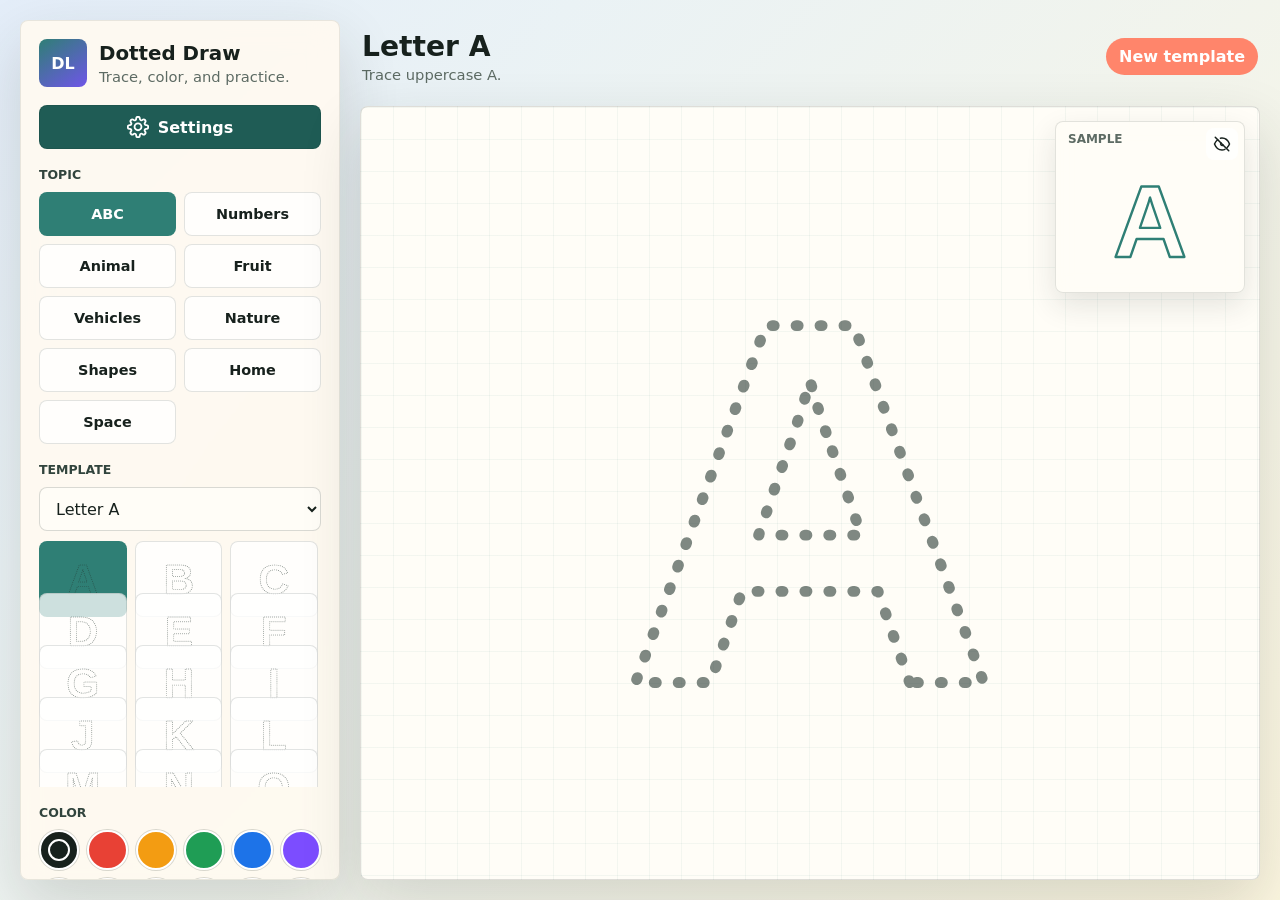
==== index.html @ 9c718592 "Build dotted drawing web app" ====
<!doctype html>
<html lang="en">
  <head>
    <meta charset="utf-8">
    <meta name="viewport" content="width=device-width, initial-scale=1, viewport-fit=cover">
    <title>Dotted Line Drawing</title>
    <link rel="stylesheet" href="styles.css">
  </head>
  <body>
    <button id="sidebarToggle" class="sidebar-toggle" type="button" aria-label="Show tools" aria-expanded="false">
      <svg viewBox="0 0 24 24" aria-hidden="true"><path d="M4 6h16M4 12h16M4 18h16"/></svg>
    </button>
    <div id="sidebarScrim" class="sidebar-scrim" aria-hidden="true"></div>

    <main class="app-shell">
      <aside class="side-panel" aria-label="Drawing controls">
        <div class="brand">
          <div class="brand-mark" aria-hidden="true">DL</div>
          <div>
            <h1>Dotted Draw</h1>
            <p>Trace, color, and practice.</p>
          </div>
        </div>

        <button id="settingsOpen" class="settings-entry" type="button">
          <svg viewBox="0 0 24 24" aria-hidden="true"><path d="M12 15.5A3.5 3.5 0 1 0 12 8a3.5 3.5 0 0 0 0 7.5Z"/><path d="M19.4 15a1.7 1.7 0 0 0 .3 1.9l.1.1a2 2 0 0 1-2.8 2.8l-.1-.1a1.7 1.7 0 0 0-1.9-.3 1.7 1.7 0 0 0-1 1.6v.2a2 2 0 0 1-4 0V21a1.7 1.7 0 0 0-1-1.6 1.7 1.7 0 0 0-1.9.3l-.1.1A2 2 0 0 1 4.2 17l.1-.1a1.7 1.7 0 0 0 .3-1.9 1.7 1.7 0 0 0-1.6-1H2.8a2 2 0 0 1 0-4H3a1.7 1.7 0 0 0 1.6-1 1.7 1.7 0 0 0-.3-1.9L4.2 7A2 2 0 0 1 7 4.2l.1.1a1.7 1.7 0 0 0 1.9.3h.1a1.7 1.7 0 0 0 .9-1.6V2.8a2 2 0 0 1 4 0V3a1.7 1.7 0 0 0 1 1.6 1.7 1.7 0 0 0 1.9-.3l.1-.1A2 2 0 0 1 19.8 7l-.1.1a1.7 1.7 0 0 0-.3 1.9v.1a1.7 1.7 0 0 0 1.6.9h.2a2 2 0 0 1 0 4H21a1.7 1.7 0 0 0-1.6 1Z"/></svg>
          <span data-i18n="settings">Settings</span>
        </button>

        <section class="control-group">
          <div class="group-label" data-i18n="topic">Topic</div>
          <div class="topic-tabs" id="topicTabs" role="tablist" aria-label="Template topics"></div>
        </section>

        <section class="control-group">
          <label class="group-label" for="templateSelect" data-i18n="template">Template</label>
          <select id="templateSelect"></select>
          <div class="template-strip" id="templateStrip" aria-label="Template previews"></div>
        </section>

        <section class="control-group">
          <div class="group-label" data-i18n="color">Color</div>
          <div class="color-grid" id="colorGrid" aria-label="Drawing colors"></div>
        </section>

        <section class="control-group">
          <label class="group-label" for="brushSize" data-i18n="brush">Brush</label>
          <div class="range-row">
            <input id="brushSize" type="range" min="3" max="34" value="12">
            <output id="brushOutput" for="brushSize">12</output>
          </div>
        </section>

        <section class="tool-grid" aria-label="Drawing actions">
          <button id="drawMode" class="tool-button active" type="button" title="Draw" aria-label="Draw">
            <svg viewBox="0 0 24 24" aria-hidden="true"><path d="m4 20 4.5-1 10-10a2.8 2.8 0 0 0-4-4l-10 10L4 20Z"/><path d="m13.5 5.5 5 5"/></svg>
          </button>
          <button id="eraseMode" class="tool-button" type="button" title="Erase" aria-label="Erase">
            <svg viewBox="0 0 24 24" aria-hidden="true"><path d="m7 21-4-4 10-10a3 3 0 0 1 4 0l4 4-10 10H7Z"/><path d="m13 7 4 4"/><path d="M14 21h7"/></svg>
          </button>
          <button id="undoButton" class="tool-button" type="button" title="Undo" aria-label="Undo">
            <svg viewBox="0 0 24 24" aria-hidden="true"><path d="M9 14 4 9l5-5"/><path d="M4 9h10a6 6 0 0 1 0 12h-3"/></svg>
          </button>
          <button id="redoButton" class="tool-button" type="button" title="Redo" aria-label="Redo">
            <svg viewBox="0 0 24 24" aria-hidden="true"><path d="m15 14 5-5-5-5"/><path d="M20 9H10a6 6 0 0 0 0 12h3"/></svg>
          </button>
          <button id="clearButton" class="tool-button" type="button" title="Clear drawing" aria-label="Clear drawing">
            <svg viewBox="0 0 24 24" aria-hidden="true"><path d="M3 6h18"/><path d="M8 6V4h8v2"/><path d="m9 11 .5 7"/><path d="m15 11-.5 7"/><path d="M6 6l1 15h10l1-15"/></svg>
          </button>
          <button id="saveButton" class="tool-button" type="button" title="Save picture" aria-label="Save picture">
            <svg viewBox="0 0 24 24" aria-hidden="true"><path d="M12 3v12"/><path d="m7 10 5 5 5-5"/><path d="M5 21h14"/></svg>
          </button>
        </section>
      </aside>

      <section class="workspace" aria-label="Drawing board">
        <div class="stage-header">
          <div>
            <h2 id="templateName">Letter A</h2>
            <p id="templateHint">Follow the dotted path with your finger or pencil.</p>
          </div>
          <div class="status-pill" id="statusPill">Ready</div>
        </div>

        <div class="drawing-card">
          <svg id="templateSvg" class="template-svg" viewBox="0 0 900 700" role="img" aria-label="Selected dotted drawing template"></svg>
          <canvas id="drawingCanvas" width="900" height="700" aria-label="Drawing surface"></canvas>
          <aside id="samplePanel" class="sample-panel" aria-label="Template sample">
            <button id="sampleToggle" class="sample-toggle" type="button" aria-label="Hide sample">
              <svg viewBox="0 0 24 24" aria-hidden="true"><path d="M3 3l18 18"/><path d="M10.6 10.6A2 2 0 0 0 13.4 13.4"/><path d="M9.9 4.2A10.7 10.7 0 0 1 12 4c5 0 8.5 4.1 10 8a14.6 14.6 0 0 1-3.1 4.8"/><path d="M6.2 6.3A14.2 14.2 0 0 0 2 12c1.5 3.9 5 8 10 8 1.4 0 2.7-.3 3.9-.9"/></svg>
            </button>
            <div class="sample-label" data-i18n="sample">Sample</div>
            <svg id="sampleSvg" viewBox="0 0 900 700" aria-hidden="true"></svg>
          </aside>
        </div>
      </section>
    </main>

    <section id="settingsPanel" class="settings-panel" aria-hidden="true" aria-label="Settings">
      <div class="settings-card" role="dialog" aria-modal="true">
        <div class="settings-head">
          <h2 data-i18n="settings">Settings</h2>
          <button id="settingsClose" class="icon-button" type="button" aria-label="Close settings">
            <svg viewBox="0 0 24 24" aria-hidden="true"><path d="M6 6l12 12M18 6 6 18"/></svg>
          </button>
        </div>

        <div class="setting-row">
          <label for="backgroundSelect" data-i18n="background">Background</label>
          <select id="backgroundSelect">
            <option value="grid">Grid</option>
            <option value="plain">Plain</option>
            <option value="paper">Paper</option>
            <option value="sky">Sky</option>
          </select>
        </div>

        <div class="setting-row">
          <label for="themeSelect" data-i18n="theme">Theme</label>
          <select id="themeSelect">
            <option value="light">Light</option>
            <option value="dark">Dark</option>
          </select>
        </div>

        <div class="setting-row">
          <label for="languageSelect" data-i18n="language">Language</label>
          <select id="languageSelect">
            <option value="en">EN</option>
            <option value="vi">VI</option>
          </select>
        </div>

        <button class="login-button" type="button" disabled>
          <svg viewBox="0 0 24 24" aria-hidden="true"><path d="M15 3h4a2 2 0 0 1 2 2v14a2 2 0 0 1-2 2h-4"/><path d="M10 17l5-5-5-5"/><path d="M15 12H3"/></svg>
          <span data-i18n="loginSoon">Login coming later</span>
        </button>
      </div>
    </section>

    <script src="app.js"></script>
  </body>
</html>
---- styles.css ----
:root {
  --ink: #17211d;
  --muted: #5d6b64;
  --panel: #fffaf0;
  --paper: #fffdf7;
  --line: #d8d2c3;
  --accent: #2f7f75;
  --accent-dark: #1f5c55;
  --sky: #e2f0ff;
  --coral: #ff856b;
  --shadow: 0 24px 60px rgba(35, 45, 39, 0.16);
  --app-bg: linear-gradient(135deg, rgba(226, 240, 255, 0.88), rgba(255, 247, 222, 0.86)), radial-gradient(circle at top left, rgba(255, 133, 107, 0.22), transparent 36%), #edf4eb;
  --card-bg: rgba(255, 250, 240, 0.92);
  --control-bg: rgba(255, 255, 255, 0.76);
}

* {
  box-sizing: border-box;
}

[data-theme="dark"] {
  --ink: #eff6f2;
  --muted: #b7c8c0;
  --panel: #17211d;
  --paper: #19231f;
  --line: #40524a;
  --accent: #55b9a8;
  --accent-dark: #2f7f75;
  --coral: #ff927d;
  --shadow: 0 24px 60px rgba(0, 0, 0, 0.32);
  --app-bg: linear-gradient(135deg, #121a17, #22312c);
  --card-bg: rgba(23, 33, 29, 0.94);
  --control-bg: rgba(255, 255, 255, 0.08);
}

html,
body {
  margin: 0;
  min-height: 100%;
  color: var(--ink);
  font-family: Inter, ui-sans-serif, system-ui, -apple-system, BlinkMacSystemFont, "Segoe UI", sans-serif;
  background: var(--app-bg);
}

button,
select,
input {
  font: inherit;
}

button {
  -webkit-tap-highlight-color: transparent;
}

svg {
  display: block;
}

button svg {
  width: 22px;
  height: 22px;
  fill: none;
  stroke: currentColor;
  stroke-width: 2;
  stroke-linecap: round;
  stroke-linejoin: round;
}

.sidebar-toggle,
.sidebar-scrim {
  display: none;
}

.app-shell {
  display: grid;
  grid-template-columns: minmax(250px, 320px) minmax(0, 1fr);
  gap: 20px;
  min-height: 100vh;
  padding: 20px;
}

.side-panel {
  display: flex;
  flex-direction: column;
  gap: 18px;
  min-height: calc(100vh - 40px);
  max-height: calc(100vh - 40px);
  overflow: auto;
  padding: 18px;
  border: 1px solid rgba(40, 50, 44, 0.1);
  border-radius: 8px;
  background: var(--card-bg);
  box-shadow: var(--shadow);
  backdrop-filter: blur(14px);
}

.settings-entry {
  display: flex;
  align-items: center;
  justify-content: center;
  gap: 9px;
  min-height: 44px;
  border: 1px solid rgba(23, 33, 29, 0.12);
  border-radius: 8px;
  color: #fff;
  background: var(--accent-dark);
  cursor: pointer;
  font-weight: 800;
}

.brand {
  display: flex;
  align-items: center;
  gap: 12px;
}

.brand-mark {
  display: grid;
  place-items: center;
  width: 48px;
  height: 48px;
  border-radius: 8px;
  color: #fff;
  font-weight: 850;
  background: linear-gradient(145deg, var(--accent), #7c4dff 120%);
}

.brand h1,
.stage-header h2 {
  margin: 0;
  letter-spacing: 0;
}

.brand h1 {
  font-size: 1.24rem;
}

.brand p,
.stage-header p {
  margin: 3px 0 0;
  color: var(--muted);
  font-size: 0.92rem;
}

.control-group {
  display: grid;
  gap: 10px;
}

.group-label {
  color: #31443d;
  font-size: 0.78rem;
  font-weight: 800;
  text-transform: uppercase;
}

[data-theme="dark"] .group-label {
  color: #dcebe5;
}

.topic-tabs,
.color-grid,
.template-strip,
.tool-grid {
  display: grid;
  gap: 8px;
}

.topic-tabs {
  grid-template-columns: repeat(auto-fit, minmax(92px, 1fr));
}

.topic-button,
.template-chip,
.tool-button {
  min-height: 44px;
  border: 1px solid rgba(23, 33, 29, 0.12);
  border-radius: 8px;
  color: var(--ink);
  background: var(--control-bg);
  cursor: pointer;
}

.topic-button {
  padding: 0 10px;
  font-size: 0.9rem;
  font-weight: 750;
}

.topic-button.active,
.template-chip.active,
.tool-button.active {
  color: #fff;
  border-color: transparent;
  background: var(--accent);
}

select {
  width: 100%;
  min-height: 44px;
  padding: 0 12px;
  border: 1px solid rgba(23, 33, 29, 0.16);
  border-radius: 8px;
  color: var(--ink);
  background: var(--paper);
}

.template-strip {
  grid-template-columns: repeat(3, minmax(0, 1fr));
  max-height: 246px;
  overflow: auto;
  padding-right: 3px;
}

.template-chip {
  display: grid;
  place-items: center;
  aspect-ratio: 1.16;
  padding: 6px;
}

.template-chip svg {
  width: 100%;
  height: 100%;
}

.color-grid {
  grid-template-columns: repeat(6, 1fr);
}

.color-swatch {
  position: relative;
  width: 100%;
  aspect-ratio: 1;
  min-height: 34px;
  border: 2px solid #fff;
  border-radius: 50%;
  box-shadow: 0 0 0 1px rgba(23, 33, 29, 0.16);
  cursor: pointer;
}

.color-swatch.active::after {
  position: absolute;
  inset: 7px;
  border: 2px solid #fff;
  border-radius: 50%;
  content: "";
}

.range-row {
  display: grid;
  grid-template-columns: 1fr 44px;
  align-items: center;
  gap: 10px;
}

input[type="range"] {
  accent-color: var(--accent);
}

output {
  display: grid;
  place-items: center;
  min-height: 36px;
  border-radius: 8px;
  color: #fff;
  font-weight: 800;
  background: var(--accent-dark);
}

.tool-grid {
  grid-template-columns: repeat(3, minmax(0, 1fr));
  margin-top: auto;
}

.tool-button {
  display: grid;
  place-items: center;
  font-weight: 850;
}

.tool-button svg {
  width: 24px;
  height: 24px;
}

.tool-button:disabled {
  opacity: 0.38;
  cursor: not-allowed;
}

.workspace {
  display: grid;
  grid-template-rows: auto minmax(0, 1fr);
  gap: 14px;
  min-width: 0;
}

.stage-header {
  display: flex;
  align-items: center;
  justify-content: space-between;
  gap: 12px;
  min-height: 72px;
  padding: 8px 2px;
}

.stage-header h2 {
  font-size: clamp(1.45rem, 2.2vw, 2.35rem);
}

.status-pill {
  flex: 0 0 auto;
  padding: 9px 13px;
  border-radius: 999px;
  color: #fff;
  font-weight: 800;
  background: var(--coral);
}

.drawing-card {
  position: relative;
  min-height: 360px;
  overflow: hidden;
  border: 1px solid rgba(23, 33, 29, 0.14);
  border-radius: 8px;
  background: var(--paper);
  background-size: 32px 32px;
  box-shadow: var(--shadow);
  touch-action: none;
}

[data-background="grid"] .drawing-card {
  background:
    linear-gradient(90deg, rgba(47, 127, 117, 0.055) 1px, transparent 1px),
    linear-gradient(rgba(47, 127, 117, 0.055) 1px, transparent 1px),
    var(--paper);
  background-size: 32px 32px;
}

[data-background="paper"] .drawing-card {
  background:
    repeating-linear-gradient(0deg, rgba(47, 127, 117, 0.08) 0 1px, transparent 1px 34px),
    var(--paper);
}

[data-background="sky"] .drawing-card {
  background: linear-gradient(180deg, #e3f3ff 0%, #fffdf7 62%, #e3f4df 100%);
}

[data-theme="dark"][data-background="sky"] .drawing-card {
  background: linear-gradient(180deg, #1c3442 0%, #18221f 65%, #1d3429 100%);
}

.template-svg,
#drawingCanvas {
  position: absolute;
  inset: 0;
  width: 100%;
  height: 100%;
}

.template-svg {
  pointer-events: none;
}

#drawingCanvas {
  cursor: crosshair;
  touch-action: none;
}

.template-line {
  fill: none;
  stroke: #28362f;
  stroke-width: 12;
  stroke-linecap: round;
  stroke-linejoin: round;
  stroke-dasharray: 2 22;
  opacity: 0.58;
}

.template-shape {
  fill: rgba(255, 213, 91, 0.12);
  stroke: #28362f;
  stroke-width: 10;
  stroke-linecap: round;
  stroke-linejoin: round;
  stroke-dasharray: 2 21;
  opacity: 0.6;
}

.guide-fill {
  fill: rgba(47, 127, 117, 0.06);
  stroke: none;
}

.template-text {
  fill: none;
  stroke: #28362f;
  stroke-width: 11;
  stroke-linecap: round;
  stroke-linejoin: round;
  stroke-dasharray: 2 22;
  opacity: 0.58;
  font-family: Arial, Helvetica, sans-serif;
  font-size: 520px;
  font-weight: 800;
}

[data-theme="dark"] .template-line,
[data-theme="dark"] .template-shape,
[data-theme="dark"] .template-text {
  stroke: #d9e8e1;
}

.sample-panel {
  position: absolute;
  top: 14px;
  right: 14px;
  z-index: 3;
  width: min(190px, 30vw);
  border: 1px solid rgba(23, 33, 29, 0.12);
  border-radius: 8px;
  background: rgba(255, 253, 247, 0.9);
  box-shadow: 0 12px 30px rgba(35, 45, 39, 0.12);
  backdrop-filter: blur(8px);
}

[data-theme="dark"] .sample-panel {
  background: rgba(23, 33, 29, 0.88);
}

.sample-panel.hidden {
  width: 44px;
  min-height: 44px;
}

.sample-panel.hidden .sample-label,
.sample-panel.hidden #sampleSvg {
  display: none;
}

.sample-toggle {
  position: absolute;
  top: 6px;
  right: 6px;
  display: grid;
  place-items: center;
  width: 32px;
  height: 32px;
  border: 0;
  border-radius: 8px;
  color: var(--ink);
  background: var(--control-bg);
  cursor: pointer;
}

.sample-toggle svg {
  width: 18px;
  height: 18px;
}

.sample-label {
  padding: 10px 42px 0 12px;
  color: var(--muted);
  font-size: 0.75rem;
  font-weight: 850;
  text-transform: uppercase;
}

#sampleSvg {
  width: 100%;
  height: auto;
  aspect-ratio: 9 / 7;
  padding: 4px;
}

.settings-panel {
  position: fixed;
  inset: 0;
  z-index: 20;
  display: none;
  place-items: center;
  padding: 20px;
  background: rgba(8, 12, 10, 0.42);
}

.settings-panel.open {
  display: grid;
}

.settings-card {
  display: grid;
  gap: 16px;
  width: min(440px, 100%);
  padding: 18px;
  border: 1px solid rgba(23, 33, 29, 0.12);
  border-radius: 8px;
  background: var(--card-bg);
  box-shadow: var(--shadow);
}

.settings-head {
  display: flex;
  align-items: center;
  justify-content: space-between;
  gap: 12px;
}

.settings-head h2 {
  margin: 0;
}

.icon-button {
  display: grid;
  place-items: center;
  width: 40px;
  height: 40px;
  border: 1px solid rgba(23, 33, 29, 0.12);
  border-radius: 8px;
  color: var(--ink);
  background: var(--control-bg);
  cursor: pointer;
}

.setting-row {
  display: grid;
  gap: 8px;
}

.setting-row label {
  color: var(--muted);
  font-size: 0.82rem;
  font-weight: 850;
  text-transform: uppercase;
}

.login-button {
  display: flex;
  align-items: center;
  justify-content: center;
  gap: 9px;
  min-height: 46px;
  border: 1px dashed rgba(23, 33, 29, 0.24);
  border-radius: 8px;
  color: var(--muted);
  background: transparent;
}

@media (max-width: 860px) {
  .sidebar-toggle {
    position: fixed;
    top: 12px;
    left: 12px;
    z-index: 15;
    display: grid;
    place-items: center;
    width: 46px;
    height: 46px;
    border: 1px solid rgba(23, 33, 29, 0.12);
    border-radius: 8px;
    color: #fff;
    background: var(--accent-dark);
    box-shadow: 0 10px 24px rgba(35, 45, 39, 0.18);
    cursor: pointer;
  }

  .sidebar-scrim {
    position: fixed;
    inset: 0;
    z-index: 11;
    background: rgba(8, 12, 10, 0.36);
  }

  .sidebar-open .sidebar-scrim {
    display: block;
  }

  .app-shell {
    grid-template-columns: 1fr;
    padding: 12px;
  }

  .side-panel {
    position: fixed;
    inset: 0 auto 0 0;
    z-index: 12;
    width: min(360px, 88vw);
    min-height: 100vh;
    max-height: 100vh;
    border-radius: 0 8px 8px 0;
    transform: translateX(-105%);
    transition: transform 180ms ease;
  }

  .sidebar-open .side-panel {
    transform: translateX(0);
  }

  .topic-tabs {
    grid-template-columns: repeat(auto-fit, minmax(96px, 1fr));
  }

  .tool-grid {
    grid-template-columns: repeat(6, minmax(0, 1fr));
  }

  .drawing-card {
    height: min(72vh, 720px);
  }

  .stage-header {
    padding-left: 58px;
  }
}

@media (max-width: 560px) {
  .app-shell {
    gap: 12px;
  }

  .side-panel {
    gap: 14px;
    padding: 14px;
  }

  .topic-tabs {
    grid-template-columns: repeat(2, minmax(0, 1fr));
  }

  .template-strip {
    grid-template-columns: repeat(2, minmax(0, 1fr));
  }

  .stage-header {
    align-items: flex-start;
    flex-direction: column;
  }

  .tool-grid {
    grid-template-columns: repeat(3, minmax(0, 1fr));
  }

  .sample-panel {
    width: 132px;
  }
}
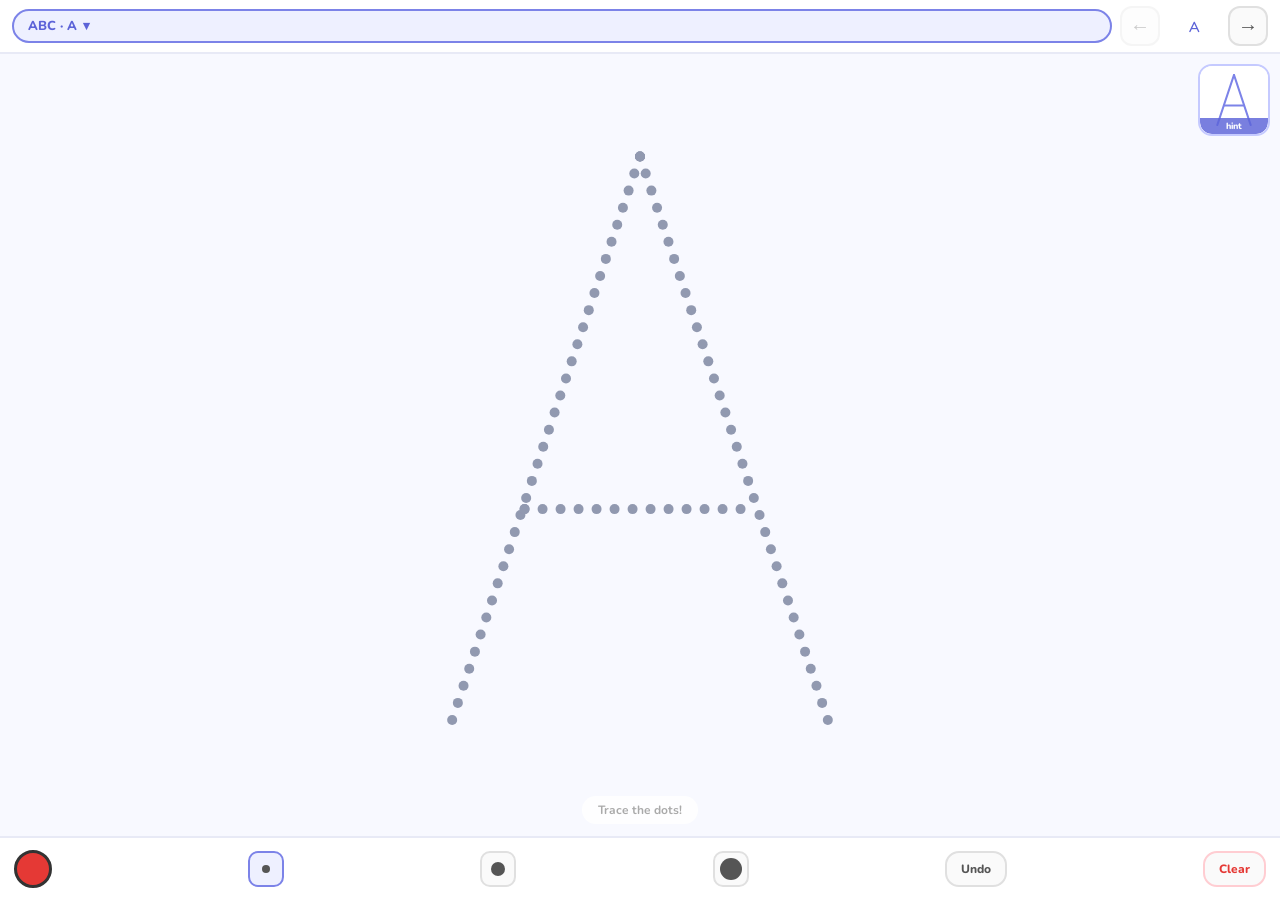
==== commit 14360ff4: "Update print statement from 'Hello' to 'Goodbye'" ====
--- a/index.html
+++ b/index.html
@@ -1,143 +1,600 @@
-<!doctype html>
+<!DOCTYPE html>
 <html lang="en">
-  <head>
-    <meta charset="utf-8">
-    <meta name="viewport" content="width=device-width, initial-scale=1, viewport-fit=cover">
-    <title>Dotted Line Drawing</title>
-    <link rel="stylesheet" href="styles.css">
-  </head>
-  <body>
-    <button id="sidebarToggle" class="sidebar-toggle" type="button" aria-label="Show tools" aria-expanded="false">
-      <svg viewBox="0 0 24 24" aria-hidden="true"><path d="M4 6h16M4 12h16M4 18h16"/></svg>
-    </button>
-    <div id="sidebarScrim" class="sidebar-scrim" aria-hidden="true"></div>
-
-    <main class="app-shell">
-      <aside class="side-panel" aria-label="Drawing controls">
-        <div class="brand">
-          <div class="brand-mark" aria-hidden="true">DL</div>
-          <div>
-            <h1>Dotted Draw</h1>
-            <p>Trace, color, and practice.</p>
-          </div>
-        </div>
-
-        <button id="settingsOpen" class="settings-entry" type="button">
-          <svg viewBox="0 0 24 24" aria-hidden="true"><path d="M12 15.5A3.5 3.5 0 1 0 12 8a3.5 3.5 0 0 0 0 7.5Z"/><path d="M19.4 15a1.7 1.7 0 0 0 .3 1.9l.1.1a2 2 0 0 1-2.8 2.8l-.1-.1a1.7 1.7 0 0 0-1.9-.3 1.7 1.7 0 0 0-1 1.6v.2a2 2 0 0 1-4 0V21a1.7 1.7 0 0 0-1-1.6 1.7 1.7 0 0 0-1.9.3l-.1.1A2 2 0 0 1 4.2 17l.1-.1a1.7 1.7 0 0 0 .3-1.9 1.7 1.7 0 0 0-1.6-1H2.8a2 2 0 0 1 0-4H3a1.7 1.7 0 0 0 1.6-1 1.7 1.7 0 0 0-.3-1.9L4.2 7A2 2 0 0 1 7 4.2l.1.1a1.7 1.7 0 0 0 1.9.3h.1a1.7 1.7 0 0 0 .9-1.6V2.8a2 2 0 0 1 4 0V3a1.7 1.7 0 0 0 1 1.6 1.7 1.7 0 0 0 1.9-.3l.1-.1A2 2 0 0 1 19.8 7l-.1.1a1.7 1.7 0 0 0-.3 1.9v.1a1.7 1.7 0 0 0 1.6.9h.2a2 2 0 0 1 0 4H21a1.7 1.7 0 0 0-1.6 1Z"/></svg>
-          <span data-i18n="settings">Settings</span>
-        </button>
-
-        <section class="control-group">
-          <div class="group-label" data-i18n="topic">Topic</div>
-          <div class="topic-tabs" id="topicTabs" role="tablist" aria-label="Template topics"></div>
-        </section>
-
-        <section class="control-group">
-          <label class="group-label" for="templateSelect" data-i18n="template">Template</label>
-          <select id="templateSelect"></select>
-          <div class="template-strip" id="templateStrip" aria-label="Template previews"></div>
-        </section>
-
-        <section class="control-group">
-          <div class="group-label" data-i18n="color">Color</div>
-          <div class="color-grid" id="colorGrid" aria-label="Drawing colors"></div>
-        </section>
-
-        <section class="control-group">
-          <label class="group-label" for="brushSize" data-i18n="brush">Brush</label>
-          <div class="range-row">
-            <input id="brushSize" type="range" min="3" max="34" value="12">
-            <output id="brushOutput" for="brushSize">12</output>
-          </div>
-        </section>
-
-        <section class="tool-grid" aria-label="Drawing actions">
-          <button id="drawMode" class="tool-button active" type="button" title="Draw" aria-label="Draw">
-            <svg viewBox="0 0 24 24" aria-hidden="true"><path d="m4 20 4.5-1 10-10a2.8 2.8 0 0 0-4-4l-10 10L4 20Z"/><path d="m13.5 5.5 5 5"/></svg>
-          </button>
-          <button id="eraseMode" class="tool-button" type="button" title="Erase" aria-label="Erase">
-            <svg viewBox="0 0 24 24" aria-hidden="true"><path d="m7 21-4-4 10-10a3 3 0 0 1 4 0l4 4-10 10H7Z"/><path d="m13 7 4 4"/><path d="M14 21h7"/></svg>
-          </button>
-          <button id="undoButton" class="tool-button" type="button" title="Undo" aria-label="Undo">
-            <svg viewBox="0 0 24 24" aria-hidden="true"><path d="M9 14 4 9l5-5"/><path d="M4 9h10a6 6 0 0 1 0 12h-3"/></svg>
-          </button>
-          <button id="redoButton" class="tool-button" type="button" title="Redo" aria-label="Redo">
-            <svg viewBox="0 0 24 24" aria-hidden="true"><path d="m15 14 5-5-5-5"/><path d="M20 9H10a6 6 0 0 0 0 12h3"/></svg>
-          </button>
-          <button id="clearButton" class="tool-button" type="button" title="Clear drawing" aria-label="Clear drawing">
-            <svg viewBox="0 0 24 24" aria-hidden="true"><path d="M3 6h18"/><path d="M8 6V4h8v2"/><path d="m9 11 .5 7"/><path d="m15 11-.5 7"/><path d="M6 6l1 15h10l1-15"/></svg>
-          </button>
-          <button id="saveButton" class="tool-button" type="button" title="Save picture" aria-label="Save picture">
-            <svg viewBox="0 0 24 24" aria-hidden="true"><path d="M12 3v12"/><path d="m7 10 5 5 5-5"/><path d="M5 21h14"/></svg>
-          </button>
-        </section>
-      </aside>
-
-      <section class="workspace" aria-label="Drawing board">
-        <div class="stage-header">
-          <div>
-            <h2 id="templateName">Letter A</h2>
-            <p id="templateHint">Follow the dotted path with your finger or pencil.</p>
-          </div>
-          <div class="status-pill" id="statusPill">Ready</div>
-        </div>
-
-        <div class="drawing-card">
-          <svg id="templateSvg" class="template-svg" viewBox="0 0 900 700" role="img" aria-label="Selected dotted drawing template"></svg>
-          <canvas id="drawingCanvas" width="900" height="700" aria-label="Drawing surface"></canvas>
-          <aside id="samplePanel" class="sample-panel" aria-label="Template sample">
-            <button id="sampleToggle" class="sample-toggle" type="button" aria-label="Hide sample">
-              <svg viewBox="0 0 24 24" aria-hidden="true"><path d="M3 3l18 18"/><path d="M10.6 10.6A2 2 0 0 0 13.4 13.4"/><path d="M9.9 4.2A10.7 10.7 0 0 1 12 4c5 0 8.5 4.1 10 8a14.6 14.6 0 0 1-3.1 4.8"/><path d="M6.2 6.3A14.2 14.2 0 0 0 2 12c1.5 3.9 5 8 10 8 1.4 0 2.7-.3 3.9-.9"/></svg>
-            </button>
-            <div class="sample-label" data-i18n="sample">Sample</div>
-            <svg id="sampleSvg" viewBox="0 0 900 700" aria-hidden="true"></svg>
-          </aside>
-        </div>
-      </section>
-    </main>
-
-    <section id="settingsPanel" class="settings-panel" aria-hidden="true" aria-label="Settings">
-      <div class="settings-card" role="dialog" aria-modal="true">
-        <div class="settings-head">
-          <h2 data-i18n="settings">Settings</h2>
-          <button id="settingsClose" class="icon-button" type="button" aria-label="Close settings">
-            <svg viewBox="0 0 24 24" aria-hidden="true"><path d="M6 6l12 12M18 6 6 18"/></svg>
-          </button>
-        </div>
-
-        <div class="setting-row">
-          <label for="backgroundSelect" data-i18n="background">Background</label>
-          <select id="backgroundSelect">
-            <option value="grid">Grid</option>
-            <option value="plain">Plain</option>
-            <option value="paper">Paper</option>
-            <option value="sky">Sky</option>
-          </select>
-        </div>
-
-        <div class="setting-row">
-          <label for="themeSelect" data-i18n="theme">Theme</label>
-          <select id="themeSelect">
-            <option value="light">Light</option>
-            <option value="dark">Dark</option>
-          </select>
-        </div>
-
-        <div class="setting-row">
-          <label for="languageSelect" data-i18n="language">Language</label>
-          <select id="languageSelect">
-            <option value="en">EN</option>
-            <option value="vi">VI</option>
-          </select>
-        </div>
-
-        <button class="login-button" type="button" disabled>
-          <svg viewBox="0 0 24 24" aria-hidden="true"><path d="M15 3h4a2 2 0 0 1 2 2v14a2 2 0 0 1-2 2h-4"/><path d="M10 17l5-5-5-5"/><path d="M15 12H3"/></svg>
-          <span data-i18n="loginSoon">Login coming later</span>
-        </button>
+<head>
+<meta charset="UTF-8">
+<meta name="viewport" content="width=device-width, initial-scale=1.0, maximum-scale=1.0, user-scalable=no">
+<meta name="apple-mobile-web-app-capable" content="yes">
+<meta name="apple-mobile-web-app-status-bar-style" content="black-translucent">
+<title>Baby Drawing</title>
+<link href="https://fonts.googleapis.com/css2?family=Fredoka+One&family=Nunito:wght@700;800&display=swap" rel="stylesheet">
+<style>
+*{margin:0;padding:0;box-sizing:border-box;-webkit-tap-highlight-color:transparent;user-select:none;-webkit-user-select:none;}
+body{background:#f0f4ff;font-family:'Nunito',sans-serif;overflow:hidden;width:100vw;height:100vh;display:flex;flex-direction:column;}
+
+/* ── TOP BAR ── */
+#topbar{
+  display:flex;align-items:center;gap:8px;
+  padding:8px 12px;background:#fff;
+  border-bottom:2px solid #e8eaf6;flex-shrink:0;
+  height:54px;
+}
+#picker-btn{
+  display:flex;align-items:center;gap:6px;
+  padding:6px 14px;border-radius:20px;
+  border:2px solid #7c83e8;background:#eef0ff;
+  font-family:'Nunito',sans-serif;font-weight:800;font-size:13px;color:#5c63d8;
+  cursor:pointer;white-space:nowrap;flex:1;min-width:0;
+  touch-action:manipulation;
+}
+#picker-btn span{overflow:hidden;text-overflow:ellipsis;white-space:nowrap;}
+.nav-btn{
+  width:40px;height:40px;border-radius:12px;
+  border:2px solid #e0e0e0;background:#fafafa;
+  font-size:20px;cursor:pointer;flex-shrink:0;
+  display:flex;align-items:center;justify-content:center;
+  touch-action:manipulation;color:#555;transition:transform 0.1s;
+}
+.nav-btn:active{transform:scale(0.9);background:#eef0ff;}
+.nav-btn:disabled{opacity:0.3;pointer-events:none;}
+#tpl-label{font-family:'Fredoka One',cursive;font-size:15px;color:#5c63d8;min-width:52px;text-align:center;flex-shrink:0;}
+
+/* ── CANVAS ── */
+#canvas-area{flex:1;position:relative;overflow:hidden;touch-action:none;}
+#template-canvas,#draw-canvas{position:absolute;top:0;left:0;}
+#template-canvas{pointer-events:none;}
+#draw-canvas{cursor:crosshair;touch-action:none;}
+
+/* ── HINT THUMBNAIL ── */
+#hint-thumb{
+  position:absolute;top:10px;right:10px;
+  width:72px;height:72px;border-radius:14px;
+  background:#fff;border:2px solid #c5caff;
+  overflow:hidden;cursor:pointer;
+  display:flex;align-items:center;justify-content:center;
+  transition:transform 0.15s;z-index:10;
+}
+#hint-thumb:active{transform:scale(0.93);}
+#hint-thumb canvas{width:100%;height:100%;}
+#hint-label{position:absolute;bottom:0;left:0;right:0;background:rgba(92,99,216,0.82);color:#fff;font-size:9px;font-weight:800;text-align:center;padding:2px 0;border-radius:0 0 12px 12px;}
+
+/* ── HINT OVERLAY ── */
+#hint-overlay{
+  position:absolute;inset:0;background:rgba(30,30,60,0.55);
+  display:flex;align-items:center;justify-content:center;
+  z-index:20;opacity:0;pointer-events:none;transition:opacity 0.2s;
+}
+#hint-overlay.open{opacity:1;pointer-events:all;}
+#hint-big{
+  width:min(80vw,80vh);height:min(80vw,80vh);
+  background:#fff;border-radius:20px;border:3px solid #c5caff;
+  display:flex;align-items:center;justify-content:center;overflow:hidden;
+  transform:scale(0.9);transition:transform 0.2s;
+}
+#hint-overlay.open #hint-big{transform:scale(1);}
+#hint-big canvas{width:100%;height:100%;}
+#hint-close{position:absolute;top:16px;right:16px;width:36px;height:36px;border-radius:50%;background:#fff;border:none;font-size:20px;cursor:pointer;display:flex;align-items:center;justify-content:center;color:#888;}
+
+/* ── TRACE HINT ── */
+#trace-hint{
+  position:absolute;bottom:12px;left:50%;transform:translateX(-50%);
+  background:rgba(255,255,255,0.92);border-radius:20px;
+  padding:6px 16px;font-size:12px;font-weight:700;color:#aaa;
+  pointer-events:none;transition:opacity 0.5s;white-space:nowrap;
+}
+
+/* ── BOTTOM BAR ── */
+#bottombar{
+  display:flex;align-items:center;justify-content:space-between;
+  padding:10px 14px;background:#fff;
+  border-top:2px solid #e8eaf6;flex-shrink:0;
+  height:64px;gap:10px;
+}
+
+/* current color dot (opens picker) */
+#color-trigger{
+  width:38px;height:38px;border-radius:50%;
+  border:3px solid #333;cursor:pointer;flex-shrink:0;
+  transition:transform 0.1s;touch-action:manipulation;
+  position:relative;
+}
+#color-trigger:active{transform:scale(0.9);}
+
+/* brush size row */
+.brush-btn{
+  width:36px;height:36px;border-radius:10px;
+  border:2px solid #e0e0e0;background:#fafafa;cursor:pointer;
+  display:flex;align-items:center;justify-content:center;
+  flex-shrink:0;transition:transform 0.1s;touch-action:manipulation;
+}
+.brush-btn:active{transform:scale(0.9);}
+.brush-btn.active{background:#eef0ff;border-color:#7c83e8;}
+
+.action-btn{
+  padding:8px 14px;border-radius:14px;
+  border:2px solid #e0e0e0;background:#fafafa;
+  font-family:'Nunito',sans-serif;font-weight:800;font-size:12px;color:#555;
+  cursor:pointer;flex-shrink:0;white-space:nowrap;
+  touch-action:manipulation;transition:transform 0.1s;
+}
+.action-btn:active{transform:scale(0.93);}
+.action-btn.danger{color:#e53935;border-color:#ffcdd2;}
+.action-btn.danger:active{background:#ffebee;}
+
+/* ── COLOR POPUP ── */
+#color-popup{
+  position:absolute;bottom:74px;left:12px;
+  background:#fff;border-radius:18px;
+  border:2px solid #e8eaf6;
+  padding:12px;z-index:30;
+  display:none;
+  box-shadow:0 4px 24px rgba(92,99,216,0.18);
+}
+#color-popup.open{display:block;}
+#color-grid{display:grid;grid-template-columns:repeat(6,36px);gap:8px;}
+.cpick{
+  width:36px;height:36px;border-radius:50%;
+  border:3px solid transparent;cursor:pointer;
+  transition:transform 0.1s;touch-action:manipulation;
+}
+.cpick:active{transform:scale(0.88);}
+.cpick.active{border-color:#333;transform:scale(1.15);}
+#popup-close-area{position:fixed;inset:0;z-index:29;display:none;}
+#popup-close-area.open{display:block;}
+
+/* ── MODAL ── */
+#overlay{position:fixed;inset:0;background:rgba(60,60,100,0.45);display:flex;align-items:center;justify-content:center;z-index:100;opacity:0;pointer-events:none;transition:opacity 0.2s;}
+#overlay.open{opacity:1;pointer-events:all;}
+#modal{background:#fff;border-radius:24px;width:min(94vw,520px);max-height:82vh;display:flex;flex-direction:column;overflow:hidden;transform:scale(0.94);transition:transform 0.2s;}
+#overlay.open #modal{transform:scale(1);}
+#modal-header{padding:14px 16px 0;display:flex;flex-direction:column;gap:8px;flex-shrink:0;}
+#modal-title{font-family:'Fredoka One',cursive;font-size:18px;color:#5c63d8;}
+#topic-tabs{display:flex;gap:6px;flex-wrap:wrap;}
+.tab-btn{padding:5px 12px;border-radius:16px;border:2px solid #e0e0e0;background:#fafafa;font-family:'Nunito',sans-serif;font-weight:800;font-size:12px;color:#777;cursor:pointer;touch-action:manipulation;}
+.tab-btn.active{background:#eef0ff;border-color:#7c83e8;color:#5c63d8;}
+#modal-grid-wrap{flex:1;overflow-y:auto;padding:12px 16px 16px;}
+#modal-grid{display:grid;grid-template-columns:repeat(auto-fill,minmax(76px,1fr));gap:10px;}
+.grid-item{aspect-ratio:1;border-radius:14px;border:2px solid #e8eaf6;background:#f8f9ff;display:flex;flex-direction:column;align-items:center;justify-content:center;gap:4px;cursor:pointer;touch-action:manipulation;transition:transform 0.1s;}
+.grid-item:active{transform:scale(0.92);}
+.grid-item.active{border-color:#7c83e8;background:#eef0ff;}
+.grid-item canvas{pointer-events:none;}
+.grid-item-label{font-size:11px;font-weight:800;color:#aaa;font-family:'Nunito',sans-serif;text-align:center;}
+</style>
+</head>
+<body>
+
+<!-- TOP BAR -->
+<div id="topbar">
+  <button id="picker-btn"><span id="picker-label">ABC · A</span> ▾</button>
+  <button class="nav-btn" id="prevBtn">←</button>
+  <span id="tpl-label">A</span>
+  <button class="nav-btn" id="nextBtn">→</button>
+</div>
+
+<!-- CANVAS -->
+<div id="canvas-area">
+  <canvas id="template-canvas"></canvas>
+  <canvas id="draw-canvas"></canvas>
+
+  <!-- hint thumbnail -->
+  <div id="hint-thumb">
+    <canvas id="hint-small-canvas" width="68" height="68"></canvas>
+    <div id="hint-label">hint</div>
+  </div>
+
+  <!-- hint overlay -->
+  <div id="hint-overlay">
+    <div id="hint-big">
+      <canvas id="hint-big-canvas" width="500" height="500"></canvas>
+    </div>
+    <button id="hint-close">×</button>
+  </div>
+
+  <div id="trace-hint">Trace the dots!</div>
+</div>
+
+<!-- COLOR POPUP -->
+<div id="popup-close-area"></div>
+<div id="color-popup">
+  <div id="color-grid"></div>
+</div>
+
+<!-- BOTTOM BAR -->
+<div id="bottombar">
+  <div id="color-trigger"></div>
+
+  <button class="brush-btn active" data-size="8"><svg width="14" height="14"><circle cx="7" cy="7" r="4" fill="#555"/></svg></button>
+  <button class="brush-btn" data-size="18"><svg width="20" height="20"><circle cx="10" cy="10" r="7" fill="#555"/></svg></button>
+  <button class="brush-btn" data-size="30"><svg width="26" height="26"><circle cx="13" cy="13" r="11" fill="#555"/></svg></button>
+
+  <button class="action-btn" id="undoBtn">Undo</button>
+  <button class="action-btn danger" id="clearBtn">Clear</button>
+</div>
+
+<!-- MODAL -->
+<div id="overlay">
+  <div id="modal">
+    <div id="modal-header">
+      <div style="display:flex;align-items:center;justify-content:space-between;">
+        <span id="modal-title">Choose a template</span>
+        <button id="modal-close" style="background:none;border:none;font-size:22px;cursor:pointer;color:#aaa;padding:0 4px;">×</button>
       </div>
-    </section>
-
-    <script src="app.js"></script>
-  </body>
+      <div id="topic-tabs"></div>
+    </div>
+    <div id="modal-grid-wrap"><div id="modal-grid"></div></div>
+  </div>
+</div>
+
+<script>
+const COLORS = [
+  '#e53935','#e91e63','#9c27b0','#673ab7',
+  '#3f51b5','#1e88e5','#039be5','#00acc1',
+  '#00897b','#43a047','#7cb342','#c0ca33',
+  '#fdd835','#fb8c00','#f4511e','#795548',
+  '#546e7a','#333333','#ffffff','#f8bbd0',
+  '#b3e5fc','#c8e6c9','#fff9c4','#ffe0b2',
+];
+
+const SKELETONS = {
+  'A':[[[50,5],[20,95]],[[50,5],[80,95]],[[32,60],[68,60]]],
+  'B':[[[25,5],[25,95]],[[25,5],[55,5],[68,15],[68,28],[55,50],[25,50]],[[25,50],[58,50],[72,62],[72,78],[58,95],[25,95]]],
+  'C':[[[75,18],[62,8],[48,5],[34,8],[22,20],[18,35],[18,65],[22,80],[34,92],[48,95],[62,92],[75,82]]],
+  'D':[[[25,5],[25,95]],[[25,5],[52,5],[68,18],[75,35],[75,65],[68,82],[52,95],[25,95]]],
+  'E':[[[25,5],[25,95]],[[25,5],[75,5]],[[25,50],[62,50]],[[25,95],[75,95]]],
+  'F':[[[25,5],[25,95]],[[25,5],[75,5]],[[25,50],[62,50]]],
+  'G':[[[75,18],[62,8],[48,5],[34,8],[22,20],[18,35],[18,65],[22,80],[34,92],[48,95],[62,92],[75,82],[75,60],[55,60]]],
+  'H':[[[25,5],[25,95]],[[75,5],[75,95]],[[25,50],[75,50]]],
+  'I':[[[40,5],[60,5]],[[50,5],[50,95]],[[40,95],[60,95]]],
+  'J':[[[35,5],[65,5]],[[55,5],[55,75],[48,88],[38,92],[28,88],[22,78]]],
+  'K':[[[25,5],[25,95]],[[75,5],[25,55]],[[40,42],[75,95]]],
+  'L':[[[25,5],[25,95]],[[25,95],[72,95]]],
+  'M':[[[20,95],[20,5],[50,50],[80,5],[80,95]]],
+  'N':[[[22,95],[22,5],[78,95],[78,5]]],
+  'O':[[[50,5],[35,8],[22,20],[18,35],[18,65],[22,80],[35,92],[50,95],[65,92],[78,80],[82,65],[82,35],[78,20],[65,8],[50,5]]],
+  'P':[[[25,5],[25,95]],[[25,5],[55,5],[70,15],[70,35],[55,50],[25,50]]],
+  'Q':[[[50,5],[35,8],[22,20],[18,35],[18,65],[22,80],[35,92],[50,95],[65,92],[78,80],[82,65],[82,35],[78,20],[65,8],[50,5]],[[58,72],[80,95]]],
+  'R':[[[25,5],[25,95]],[[25,5],[55,5],[70,15],[70,35],[55,50],[25,50]],[[45,50],[78,95]]],
+  'S':[[[75,15],[62,5],[45,5],[30,15],[30,30],[45,45],[60,55],[72,65],[72,80],[60,92],[42,95],[25,85]]],
+  'T':[[[20,5],[80,5]],[[50,5],[50,95]]],
+  'U':[[[22,5],[22,70],[28,85],[40,93],[50,95],[60,93],[72,85],[78,70],[78,5]]],
+  'V':[[[20,5],[50,95],[80,5]]],
+  'W':[[[15,5],[30,95],[50,55],[70,95],[85,5]]],
+  'X':[[[22,5],[78,95]],[[78,5],[22,95]]],
+  'Y':[[[22,5],[50,52],[78,5]],[[50,52],[50,95]]],
+  'Z':[[[22,5],[78,5],[22,95],[78,95]]],
+  '0':[[[50,5],[35,8],[22,20],[18,35],[18,65],[22,80],[35,92],[50,95],[65,92],[78,80],[82,65],[82,35],[78,20],[65,8],[50,5]],[[30,25],[70,75]]],
+  '1':[[[35,20],[50,5],[50,95]],[[35,95],[65,95]]],
+  '2':[[[22,22],[28,12],[38,5],[55,5],[68,12],[72,25],[72,38],[65,52],[22,85],[22,95],[78,95]]],
+  '3':[[[22,8],[65,8],[42,45],[58,45],[70,55],[72,70],[65,85],[52,95],[35,95],[22,85]]],
+  '4':[[[62,95],[62,5],[18,65],[82,65]]],
+  '5':[[[75,5],[25,5],[22,45],[35,38],[52,35],[68,42],[78,58],[75,75],[62,90],[45,95],[28,90],[22,78]]],
+  '6':[[[72,18],[58,8],[45,5],[30,12],[20,28],[18,50],[18,68],[22,82],[35,93],[50,95],[65,92],[75,80],[78,65],[72,52],[58,45],[35,45],[22,52],[18,68]]],
+  '7':[[[20,5],[80,5],[38,95]]],
+  '8':[[[50,50],[35,42],[25,28],[28,14],[40,5],[60,5],[72,14],[75,28],[65,42],[50,50],[32,60],[22,75],[25,88],[38,95],[62,95],[75,88],[78,75],[68,60],[50,50]]],
+  '9':[[[28,82],[42,92],[58,95],[72,88],[80,72],[82,52],[78,35],[65,22],[50,18],[35,22],[22,35],[20,50],[25,65],[38,75],[55,78],[72,72],[80,52]]],
+};
+
+const ANIMAL_PATHS = {
+  'Cat': [[[241.1,15.0],[236.6,18.6],[235.2,25.3],[227.8,24.3],[229.9,34.0],[216.6,55.1],[202.7,48.8],[198.4,40.9],[177.8,37.5],[167.2,38.6],[152.4,43.0],[156.6,47.3],[146.1,54.2],[149.5,59.4],[141.8,48.8],[125.4,28.6],[127.3,24.9],[121.6,21.1],[119.4,37.8],[119.2,47.2],[119.6,56.4],[120.9,67.4],[123.1,79.1],[124.5,90.0],[126.4,103.2],[128.8,115.6],[131.0,126.6],[134.2,140.0],[137.1,151.8],[140.0,163.2],[143.4,175.7],[146.9,187.1],[149.8,198.7],[152.8,210.0],[155.0,222.1],[155.3,234.1],[153.7,244.8],[151.4,254.9],[150.4,265.1],[151.2,276.0],[153.4,286.9],[156.5,297.0],[159.9,307.4],[163.4,316.9],[167.0,327.7],[170.3,337.1],[172.8,346.5],[174.5,353.5],[175.2,360.0],[175.1,365.2],[173.6,369.4],[171.5,372.8],[168.7,374.5],[163.8,374.4],[158.7,372.2],[155.0,368.0],[154.1,362.0],[154.1,354.5],[155.0,346.4],[154.9,337.5],[153.7,329.8],[151.9,320.3],[147.4,309.8],[143.1,302.5],[139.1,295.5],[133.9,287.0],[128.0,278.5],[122.1,270.0],[116.5,261.4],[110.5,252.8],[104.4,244.7],[98.2,236.2],[92.5,227.8],[87.5,220.0],[82.6,212.0],[77.9,203.7],[73.5,196.0],[69.5,188.2],[66.0,181.2],[62.8,173.8],[60.1,166.4],[57.7,158.8],[56.0,151.9],[55.3,144.9],[55.1,137.8],[55.8,131.2],[57.5,124.6],[59.5,117.8],[63.0,111.2],[67.3,105.4],[72.8,100.2],[79.0,95.9],[86.1,92.6],[93.9,90.2],[101.8,88.8],[110.2,88.1],[118.7,88.2]],[[119.4,37.8],[119.6,25.4],[120.1,17.9],[121.8,12.1],[123.8,8.2],[126.7,6.1],[130.5,5.3],[135.3,6.0],[139.9,8.6],[143.5,13.4],[145.5,19.2],[146.1,26.6],[145.6,34.4],[144.0,43.0]],[[118.7,88.2],[127.5,88.7],[136.5,90.1],[145.2,92.5],[153.6,96.0],[160.6,100.9],[167.4,106.6],[173.4,113.1],[178.6,120.3],[182.8,128.3],[185.6,136.7],[187.3,145.9],[188.0,155.4],[187.6,164.6],[186.0,173.2],[183.2,181.3],[179.5,189.1],[175.3,196.2],[170.6,203.0],[165.9,209.8],[160.9,216.1],[155.2,222.1]],[[303.7,165.4],[299.5,163.6],[294.5,162.6],[289.1,162.9],[284.0,163.5],[278.5,164.5],[272.9,166.7],[267.9,169.5],[263.1,172.8],[258.1,176.4],[253.6,180.8],[249.3,185.4],[245.6,190.7],[242.0,196.3],[239.2,202.3],[237.2,208.5],[235.6,215.0],[234.8,222.0],[234.7,228.5],[235.1,235.1],[236.0,241.1],[237.8,247.0],[240.4,252.8],[244.4,258.5],[248.9,263.3],[253.7,268.0],[258.8,272.6],[264.0,277.1],[269.2,281.6],[274.0,286.0],[277.9,290.6],[281.5,295.7],[284.2,300.9],[285.9,306.2],[286.5,311.6],[286.3,317.3],[285.2,323.2],[283.5,328.7],[281.2,333.6],[278.4,338.1],[274.8,342.2],[270.8,345.7],[266.1,348.8],[261.1,351.2],[255.7,353.2],[249.8,354.3],[244.2,354.5],[238.3,353.8],[232.2,351.8],[226.9,349.2],[222.3,346.0],[218.5,341.8],[215.8,337.0],[214.5,331.6],[214.2,325.7],[214.6,319.7],[215.2,313.5],[215.8,307.4]],[[215.8,307.4],[218.2,300.4],[220.7,293.1],[222.6,285.7],[224.4,277.7],[226.0,270.0],[227.7,261.4],[229.1,252.6],[229.3,244.0],[228.3,235.5],[226.1,227.0],[223.7,220.0],[220.6,213.3],[216.8,207.3],[213.1,201.0],[209.0,194.5],[204.4,188.2],[199.9,181.6],[196.0,175.3],[192.6,168.5],[189.6,161.5],[187.0,154.3],[185.0,147.1],[183.3,139.6],[181.8,131.8],[180.7,123.9],[180.0,115.9],[180.2,108.1],[181.1,100.4],[182.9,93.6],[185.3,87.2],[188.5,81.2],[192.3,75.9],[196.9,71.2],[202.1,67.5],[207.6,64.3],[213.3,61.9],[219.7,60.5],[226.3,60.2],[233.0,60.8],[239.6,62.2],[245.7,64.9],[251.1,68.2],[256.3,72.1],[260.6,76.8],[264.1,82.0],[266.8,87.6],[268.4,93.6],[269.2,99.8],[269.0,106.1],[268.1,112.5],[266.8,118.7],[264.9,124.5],[262.6,130.2],[259.8,135.8],[257.0,141.1],[254.4,146.1],[252.0,151.2],[250.1,156.5],[249.0,161.8],[248.4,167.4],[248.3,172.8],[249.2,178.3],[251.5,183.6],[254.2,188.2],[257.3,192.7],[260.7,196.8],[264.4,200.8],[268.2,204.5],[272.4,208.3],[276.7,211.6],[281.0,215.0],[285.4,218.4],[289.9,221.5],[294.1,224.8],[298.1,228.2],[301.4,231.7],[304.0,235.6],[305.8,240.2],[306.7,245.1],[306.8,250.4],[306.0,255.8],[304.4,260.9],[302.0,265.7],[298.9,270.0],[295.3,274.2],[291.3,277.8],[286.9,281.1],[282.3,284.0],[277.4,286.5],[272.4,288.6],[267.2,290.3],[261.8,291.6],[256.5,292.7],[251.1,293.5],[245.5,294.1],[240.0,294.7],[234.6,295.1],[229.2,295.3],[224.0,295.4],[218.7,295.5],[213.5,295.7],[208.7,295.7],[204.0,295.5],[199.6,295.1],[195.1,294.5],[190.8,293.4],[186.6,292.2],[182.9,290.4],[179.5,288.2],[176.2,285.5],[173.5,282.5],[171.4,278.9],[170.2,275.0],[170.0,270.9],[170.7,266.7],[172.0,262.3],[173.7,258.0],[175.8,254.1],[178.3,250.2],[180.9,246.2],[183.1,242.2],[184.9,237.9],[186.4,233.6],[187.0,229.1],[187.1,224.5],[186.7,219.8],[185.8,215.3],[184.3,211.0],[182.4,206.7],[180.1,202.4],[177.6,198.1],[175.0,193.9],[172.2,189.5],[169.2,185.2],[166.5,181.1],[163.7,176.9],[161.0,172.8],[158.3,168.7],[155.8,164.5],[153.4,160.3],[151.2,156.2],[149.1,151.8],[147.1,147.4],[145.5,143.1],[144.2,138.9],[143.4,134.6],[143.2,130.3],[143.8,126.0],[145.3,121.8],[147.2,117.9],[149.9,114.1],[153.1,110.8],[156.9,107.6],[161.3,104.8],[166.2,102.4],[171.7,100.3],[177.4,98.7],[183.4,97.3],[189.6,96.2],[196.1,95.3],[202.8,94.8],[209.6,94.4],[216.4,94.3],[223.0,94.5],[229.4,95.0],[235.5,96.0],[241.2,97.4],[246.7,99.6],[251.7,102.1],[256.2,105.4],[260.1,109.3],[263.2,113.7],[265.4,118.6],[266.8,124.0],[267.3,129.7],[266.9,135.7],[265.7,141.6],[263.7,147.2],[261.2,152.5],[258.1,157.7],[254.7,162.5],[251.0,167.4],[247.3,172.0],[243.5,176.5],[239.7,181.1],[236.3,185.7],[233.3,190.4],[230.8,195.3],[229.1,200.4],[228.3,205.6],[228.3,210.8],[229.0,216.2],[230.5,221.3],[232.9,226.2],[235.8,230.6],[239.3,234.7],[243.3,238.7],[247.6,242.5],[252.3,246.1],[257.3,249.4],[262.4,252.5],[267.5,255.3],[272.7,257.8],[277.7,260.1],[282.6,262.0],[287.1,263.9],[291.2,265.6],[295.0,267.4],[298.4,269.3],[301.5,271.5],[303.7,273.8]],[[174.5,353.5],[180.0,349.9],[185.8,347.3],[191.6,345.6],[197.8,344.8],[204.2,345.3],[210.3,347.3],[215.8,350.4],[220.2,354.3],[223.4,359.3],[225.2,365.3],[225.4,371.7],[224.0,377.9],[221.0,383.1],[216.8,387.5],[211.3,390.6],[205.2,392.0],[198.7,391.6],[192.8,389.5],[187.8,385.8],[184.0,380.8],[181.7,374.7],[181.0,368.0],[182.2,361.3],[184.8,355.5]],[[57.7,158.8],[56.2,157.3],[55.2,157.7],[55.1,159.5],[55.5,161.4],[56.9,162.2],[58.4,162.0],[59.9,160.5],[60.5,158.3],[60.1,156.4],[58.8,155.2],[57.4,155.5],[56.2,157.3]],[[167.2,38.6],[160.8,36.2],[156.3,36.8],[153.4,39.7],[152.4,43.0]],[[229.9,34.0],[235.4,35.0],[239.5,37.8],[241.4,42.2],[241.1,47.1],[238.5,52.4],[234.9,55.1]],[[62.8,173.8],[60.1,180.1],[59.2,186.4],[60.9,191.7],[64.9,194.6],[69.6,195.2],[74.8,193.5],[79.5,189.6],[82.6,184.6]]],
+  'Hedgehog': [[[252.5,53.0],[254.0,58.5],[249.1,58.1],[239.4,73.1],[235.0,76.6],[229.5,57.7],[227.6,53.6],[208.8,77.0],[202.9,78.2],[205.0,81.9],[201.6,72.5],[198.4,60.8],[193.7,58.5],[196.9,55.0],[190.1,63.6],[177.0,83.6],[174.3,79.5],[169.3,68.3],[164.9,66.7],[167.1,62.8],[156.6,89.5],[152.8,88.4],[147.2,74.9],[143.8,74.0],[145.4,82.3],[134.5,99.8],[130.9,99.2],[129.2,88.3],[125.8,88.2],[123.3,87.4],[122.4,97.6],[112.4,108.4],[108.9,107.8],[110.1,96.3],[107.4,96.7],[102.1,97.4],[97.5,108.5],[93.8,108.0],[97.5,96.7],[94.1,95.8],[89.7,96.4],[89.3,108.6],[84.5,109.7],[87.5,97.1],[84.3,97.0],[80.2,98.6],[76.0,111.1],[72.6,110.3],[74.6,99.0],[71.5,100.3],[68.8,102.8],[65.9,117.7],[63.3,117.9],[63.8,104.9],[63.2,107.5],[62.0,109.6],[57.3,124.5],[55.3,122.9],[58.0,111.1],[56.3,113.4],[55.1,116.8],[53.3,132.2],[50.4,130.3],[52.3,119.7],[51.0,122.3],[50.7,125.5],[51.6,140.5],[48.2,137.7],[48.3,128.4],[47.8,131.7],[48.4,135.8],[51.8,151.7],[48.1,149.4],[46.4,138.4],[46.4,143.1],[47.4,147.5],[51.4,161.3],[48.3,160.0],[46.2,150.4],[46.1,154.6],[47.1,158.9],[51.7,173.1],[48.6,172.6],[46.3,162.9],[46.4,167.7],[47.5,172.2],[52.3,184.8],[49.1,185.2],[47.0,175.9],[47.3,181.0],[48.7,186.3],[54.1,197.4],[50.8,198.4],[48.3,189.8],[49.0,194.8],[51.0,200.4],[57.3,210.4],[54.4,212.2],[51.3,203.1],[52.3,208.5],[54.6,214.3],[61.5,222.0],[59.1,224.5],[55.5,215.5],[56.8,220.5],[59.6,226.4],[66.8,232.9],[64.8,235.9],[60.4,227.1],[62.1,232.1],[65.2,237.5],[72.9,242.9],[71.3,246.4],[66.1,238.5],[68.0,243.0],[71.5,248.7],[79.6,253.6],[77.3,257.1],[72.6,249.6],[74.9,254.0],[78.4,259.5],[86.2,264.4],[84.7,267.5],[79.1,260.4],[81.5,264.7],[85.4,269.5],[92.9,273.4],[91.8,277.0],[86.1,270.3],[88.5,274.5],[92.2,278.6],[99.7,282.4],[99.2,285.6],[93.3,279.7],[95.7,283.5],[99.8,287.1],[107.3,290.8],[107.0,293.6],[101.0,288.4],[103.5,291.9],[107.3,295.4],[115.5,298.1],[115.2,300.4],[109.4,296.1],[111.3,299.2],[115.1,302.4],[123.5,305.1],[123.2,306.6],[117.8,303.9],[120.4,306.5],[124.0,308.7],[131.2,311.5],[130.5,311.5]],[[130.5,311.5],[133.7,314.1],[137.8,316.5],[142.1,318.8],[146.8,320.9],[151.6,322.4],[156.8,323.8],[162.5,324.6],[168.4,325.5],[174.5,326.0],[181.0,326.3],[187.6,326.1],[194.4,325.3],[200.9,324.3],[207.1,322.5],[212.9,320.5],[218.6,317.6],[224.0,314.0],[228.9,309.9],[233.7,305.3],[238.3,300.1],[242.0,294.8],[245.5,289.3],[248.4,283.3],[250.9,277.1],[253.0,270.8],[254.7,264.0],[255.6,257.0],[256.1,249.8],[256.0,242.5],[255.3,235.1],[254.0,227.6],[252.1,220.2],[249.7,213.1],[246.8,206.1],[243.3,199.3],[239.4,192.8],[235.2,186.5],[230.3,180.6],[225.1,175.0],[219.6,169.7],[213.8,164.7],[207.8,160.0],[201.5,155.7],[195.0,151.7],[188.5,148.1],[181.5,144.7],[174.6,141.8],[167.5,139.3],[160.2,137.1],[152.9,135.2],[145.7,133.8],[138.4,132.7],[131.2,131.9],[124.1,131.7],[117.4,131.8],[110.9,132.3],[104.5,133.4],[98.8,134.8],[93.3,136.8],[88.1,139.3],[83.2,142.4],[78.9,146.0],[74.8,150.1],[71.2,154.7],[68.2,159.8],[65.7,165.1],[63.8,170.7],[62.5,176.7],[61.7,183.0],[61.3,189.4],[61.5,195.9],[62.1,202.4],[63.5,208.9],[65.3,215.2],[67.8,221.5],[70.9,227.6],[74.6,233.5],[78.7,239.2],[83.5,244.4],[88.8,249.3],[94.4,253.7],[100.5,257.9],[107.0,261.7],[113.8,265.2],[120.9,268.3],[128.0,271.1],[135.2,273.6],[142.4,275.9],[149.8,277.8],[157.1,279.4],[164.4,280.7],[171.6,281.9],[178.7,282.6],[185.7,283.2],[192.4,283.5],[199.0,283.7],[205.2,283.5],[211.3,283.1],[217.0,282.3],[222.4,281.4],[227.4,280.2],[232.0,278.7],[236.1,276.8]],[[236.1,276.8],[239.5,278.4],[242.5,280.0],[244.3,282.4],[244.1,285.3],[242.1,288.2],[239.2,290.9],[236.4,293.4],[234.0,296.5],[232.5,300.0],[231.7,304.0],[231.8,308.2],[232.9,312.3],[234.5,316.0],[236.7,319.9],[239.5,323.0],[242.7,325.9],[246.3,327.9],[250.3,329.2],[254.6,329.3],[258.7,328.3],[262.1,326.1],[265.0,323.3],[267.1,319.7],[268.0,315.5],[267.5,311.2],[265.9,307.2],[263.6,303.7],[261.2,300.1],[258.8,296.2],[257.2,292.1],[256.4,287.5],[256.3,282.7],[257.2,278.1],[259.6,274.0],[263.1,270.9],[267.3,268.9],[272.1,268.5],[276.9,269.0],[281.5,270.6],[285.8,273.1],[289.7,276.4],[293.0,280.4],[295.6,284.9],[297.1,289.9],[297.5,295.1],[296.5,300.3],[294.0,305.4],[290.6,309.9],[286.3,313.7],[281.4,316.7],[276.2,318.4],[271.0,318.4],[266.0,316.9],[261.5,314.2],[257.7,310.5],[254.6,306.1]],[[130.5,311.5],[127.3,309.3],[124.0,308.7]],[[130.5,311.5],[135.2,310.0],[138.1,307.4],[139.5,303.4],[139.6,299.0],[138.1,294.4],[135.8,290.3],[133.2,286.5],[131.5,282.3],[130.8,277.8],[131.1,273.1],[132.4,268.5],[134.5,264.3],[137.8,261.0],[142.1,258.7],[147.0,257.8],[152.3,258.2],[157.2,260.1],[161.4,263.2],[164.5,267.4],[165.9,272.2],[165.7,277.3],[163.7,282.2]],[[254.6,306.1],[251.8,302.3],[249.3,298.3],[247.7,294.0],[247.1,289.5],[247.2,284.8],[248.2,280.5],[250.2,276.8],[252.8,274.0],[256.2,272.1],[259.8,271.5],[263.7,272.1],[267.3,274.1],[270.3,277.2],[272.4,281.3],[273.6,285.8],[273.7,290.5],[272.5,295.2],[270.4,299.4],[267.5,303.3],[264.1,306.5],[260.3,308.7],[256.2,309.9],[252.0,309.9],[248.0,308.8]]],
+  'Fish': [[[280,200],[260,170],[220,155],[180,160],[150,163],[125,175],[110,200],[125,225],[150,237],[180,240],[220,245],[260,230],[280,200]],[[280,200],[320,175],[310,200],[320,225],[280,200]]],
+  'Bird': [[[200,180],[185,165],[165,160],[150,170],[135,180],[130,200],[140,215],[125,212],[115,220],[120,235],[125,250],[145,250],[160,242],[170,258],[190,265],[210,260],[230,255],[245,240],[245,220],[265,215],[275,200],[268,185],[260,170],[242,168],[230,178],[220,168],[208,168],[200,180]]],
+};
+
+const FRUIT_PATHS = {
+  'Apple': [[[200,308],[175,302],[152,288],[135,268],[122,244],[115,218],[116,190],[124,164],[118,151],[120,134],[130,126],[142,124],[150,130],[158,134],[168,129],[184,126],[200,126],[216,126],[232,129],[242,134],[250,130],[258,124],[270,126],[280,134],[282,151],[272,164],[280,190],[285,218],[278,244],[265,268],[248,288],[225,302],[200,308]],[[200,126],[202,112],[210,98],[220,88]]],
+  'Banana': [[[148,286],[136,270],[128,250],[126,228],[130,206],[138,185],[150,166],[164,150],[180,136],[196,126],[214,118],[232,114],[248,115],[262,122],[272,133],[276,149],[266,142],[252,139],[236,143],[220,152],[206,167],[196,185],[190,205],[188,228],[192,254],[200,272],[196,280],[180,285],[165,283],[148,286]]],
+  'Orange': [[[200,298],[178,295],[158,285],[142,268],[130,248],[122,225],[120,200],[122,175],[130,152],[142,135],[158,122],[178,115],[200,112],[222,115],[242,122],[258,135],[270,152],[278,175],[280,200],[278,225],[270,248],[258,268],[242,285],[222,295],[200,298]],[[200,112],[200,100],[203,90],[200,82]],[[176,114],[168,100],[160,92],[152,92]]],
+  'Grapes': [[[165,163],[156,150],[156,134],[166,124],[176,114],[193,114],[200,124],[207,114],[224,114],[234,124],[244,134],[244,150],[234,163]],[[148,198],[139,185],[139,169],[149,159],[159,149],[176,149],[183,159],[217,159],[225,149],[242,149],[252,159],[262,169],[262,185],[252,198]],[[165,232],[156,219],[156,203],[166,193],[176,183],[193,183],[200,193],[207,183],[224,183],[234,193],[244,203],[244,219],[234,232]],[[183,265],[174,252],[174,236],[184,226],[194,216],[206,216],[216,226],[226,236],[226,252],[217,265]],[[200,124],[200,105],[204,90],[200,78]]],
+};
+const CAR_PATHS = {
+  'Car':   [[[90,235],[90,210],[128,210],[154,175],[246,175],[272,210],[310,210],[310,235],[90,235]],[[154,186],[246,186]],[[113,235],[101,235]],[[299,235],[287,235]]],
+  'Bus':   [[[88,258],[88,163],[99,152],[301,152],[312,163],[312,258],[88,258]],[[88,198],[312,198]],[[108,170],[180,170],[180,196],[108,196],[108,170]],[[208,170],[280,170],[280,196],[208,196],[208,170]]],
+  'Truck': [[[82,250],[82,185],[195,185],[195,158],[308,158],[308,250],[82,250]],[[195,185],[195,250]],[[100,205],[178,205],[178,246],[100,246],[100,205]],[[212,175],[290,175],[290,205],[212,205],[212,175]]],
+};
+
+const TOPICS = {
+  letters:{ label:'ABC', type:'skeleton', items:'ABCDEFGHIJKLMNOPQRSTUVWXYZ'.split('').map(c=>({name:c,key:c})) },
+  numbers:{ label:'123', type:'skeleton', items:'0123456789'.split('').map(c=>({name:c,key:c})) },
+  animals:{ label:'Animals', type:'polypath', items:Object.keys(ANIMAL_PATHS).map(k=>({name:k,key:k})) },
+  fruits: { label:'Fruits',  type:'polypath', items:Object.keys(FRUIT_PATHS).map(k=>({name:k,key:k})) },
+  cars:   { label:'Cars',    type:'polypath', items:Object.keys(CAR_PATHS).map(k=>({name:k,key:k})) },
+};
+
+const DOT_R=5, DOT_COLOR='#9199b0', DOT_SPACING=18;
+
+function samplePolyline(pts,spacing){
+  const dots=[];let carry=0;
+  for(let i=0;i<pts.length-1;i++){
+    const ax=pts[i][0],ay=pts[i][1],bx=pts[i+1][0],by=pts[i+1][1];
+    const dx=bx-ax,dy=by-ay,seg=Math.hypot(dx,dy);
+    if(seg<0.001)continue;
+    let t=(carry>0)?(spacing-carry)/seg:0;
+    if(carry===0)dots.push([ax,ay]);
+    while(t<=1){dots.push([ax+dx*t,ay+dy*t]);t+=spacing/seg;}
+    carry=seg-(t-spacing/seg)*seg;
+    if(carry>=seg)carry=0;
+  }
+  return dots;
+}
+
+function drawDots(ctx,dots,r,color){
+  ctx.fillStyle=color;
+  dots.forEach(([x,y])=>{ctx.beginPath();ctx.arc(x,y,r,0,Math.PI*2);ctx.fill();});
+}
+
+function drawLines(ctx,strokes,ox,oy,sc,color,lw){
+  ctx.strokeStyle=color;ctx.lineWidth=lw;ctx.lineCap='round';ctx.lineJoin='round';
+  strokes.forEach(stroke=>{
+    if(stroke.length<2)return;
+    ctx.beginPath();
+    stroke.forEach(([x,y],i)=>{
+      const px=ox+x*sc,py=oy+y*sc;
+      i===0?ctx.moveTo(px,py):ctx.lineTo(px,py);
+    });
+    ctx.stroke();
+  });
+}
+
+function getStrokesForItem(topic,item){
+  if(topic.type==='skeleton') return SKELETONS[item.key];
+  const map=topic.label==='Animals'?ANIMAL_PATHS:topic.label==='Fruits'?FRUIT_PATHS:CAR_PATHS;
+  return map[item.key];
+}
+
+function computeTransform(strokes,w,h,padFrac){
+  if(!strokes||!strokes.length)return{ox:0,oy:0,sc:1};
+  let minX=Infinity,minY=Infinity,maxX=-Infinity,maxY=-Infinity;
+  strokes.forEach(s=>s.forEach(([x,y])=>{
+    if(x<minX)minX=x;if(x>maxX)maxX=x;if(y<minY)minY=y;if(y>maxY)maxY=y;
+  }));
+  const pw=maxX-minX,ph=maxY-minY;
+  const pad=padFrac||0.82;
+  const sc=Math.min(w/pw,h/ph)*pad;
+  return{ox:(w-pw*sc)/2-minX*sc,oy:(h-ph*sc)/2-minY*sc,sc,minX,minY,maxX,maxY};
+}
+
+function renderSkeletonDots(ctx,key,w,h,dotR,spacing){
+  const strokes=SKELETONS[key];if(!strokes)return;
+  const scale=Math.min(w,h)*0.0082;
+  const ox=w*0.5-50*scale,oy=h*0.5-50*scale;
+  strokes.forEach(stroke=>{
+    const mapped=stroke.map(([x,y])=>[ox+x*scale,oy+y*scale]);
+    drawDots(ctx,samplePolyline(mapped,spacing),dotR,DOT_COLOR);
+  });
+}
+
+function renderPolypathDots(ctx,strokes,w,h,dotR,spacing){
+  if(!strokes)return;
+  const{ox,oy,sc}=computeTransform(strokes,w,h);
+  strokes.forEach(stroke=>{
+    const mapped=stroke.map(([x,y])=>[ox+x*sc,oy+y*sc]);
+    drawDots(ctx,samplePolyline(mapped,spacing),dotR,DOT_COLOR);
+  });
+}
+
+function renderHintLines(ctx,topic,item,w,h){
+  const strokes=getStrokesForItem(topic,item);
+  if(!strokes)return;
+  ctx.clearRect(0,0,w,h);
+  ctx.fillStyle='#fff';ctx.fillRect(0,0,w,h);
+  let ox,oy,sc;
+  if(topic.type==='skeleton'){
+    sc=Math.min(w,h)*0.0082;ox=w*0.5-50*sc;oy=h*0.5-50*sc;
+  } else {
+    const t=computeTransform(strokes,w,h,0.8);ox=t.ox;oy=t.oy;sc=t.sc;
+  }
+  const lw=Math.max(2,Math.min(w,h)*0.025);
+  drawLines(ctx,strokes,ox,oy,sc,'#7c83e8',lw);
+}
+
+// ── DOM refs
+const tCanvas=document.getElementById('template-canvas');
+const dCanvas=document.getElementById('draw-canvas');
+const tCtx=tCanvas.getContext('2d');
+const dCtx=dCanvas.getContext('2d');
+const canvasArea=document.getElementById('canvas-area');
+const traceHint=document.getElementById('trace-hint');
+const tplLabel=document.getElementById('tpl-label');
+const pickerLabel=document.getElementById('picker-label');
+const prevBtn=document.getElementById('prevBtn');
+const nextBtn=document.getElementById('nextBtn');
+const overlay=document.getElementById('overlay');
+const modalGrid=document.getElementById('modal-grid');
+const topicTabsEl=document.getElementById('topic-tabs');
+const colorTrigger=document.getElementById('color-trigger');
+const colorPopup=document.getElementById('color-popup');
+const colorGrid=document.getElementById('color-grid');
+const popupCloseArea=document.getElementById('popup-close-area');
+const hintThumb=document.getElementById('hint-thumb');
+const hintSmall=document.getElementById('hint-small-canvas');
+const hintOverlay=document.getElementById('hint-overlay');
+const hintBig=document.getElementById('hint-big-canvas');
+
+let currentTopic='letters',currentIndex=0;
+let color=COLORS[0],brushSize=8;
+let isDrawing=false,lastX=0,lastY=0;
+let history=[];
+let hintTimer;
+
+// build color popup grid
+function buildColorGrid(){
+  colorGrid.innerHTML='';
+  COLORS.forEach(c=>{
+    const btn=document.createElement('div');
+    btn.className='cpick'+(c===color?' active':'');
+    btn.style.background=c;
+    if(c==='#ffffff')btn.style.border='3px solid #ccc';
+    btn.addEventListener('click',()=>{
+      color=c;
+      colorTrigger.style.background=c;
+      document.querySelectorAll('.cpick').forEach(b=>b.classList.toggle('active',b.style.background===c||b.style.backgroundColor===c));
+      closeColorPopup();
+    });
+    colorGrid.appendChild(btn);
+  });
+}
+
+function openColorPopup(){
+  buildColorGrid();
+  colorPopup.classList.add('open');
+  popupCloseArea.classList.add('open');
+}
+function closeColorPopup(){
+  colorPopup.classList.remove('open');
+  popupCloseArea.classList.remove('open');
+}
+
+colorTrigger.addEventListener('click',()=>{
+  colorPopup.classList.contains('open')?closeColorPopup():openColorPopup();
+});
+popupCloseArea.addEventListener('click',closeColorPopup);
+
+// init color trigger
+colorTrigger.style.background=color;
+
+// hint thumb
+function updateHint(){
+  const topic=TOPICS[currentTopic];
+  const item=topic.items[currentIndex];
+  renderHintLines(hintSmall.getContext('2d'),topic,item,68,68);
+  renderHintLines(hintBig.getContext('2d'),topic,item,500,500);
+}
+
+hintThumb.addEventListener('click',()=>hintOverlay.classList.add('open'));
+document.getElementById('hint-close').addEventListener('click',()=>hintOverlay.classList.remove('open'));
+hintOverlay.addEventListener('click',e=>{if(e.target===hintOverlay)hintOverlay.classList.remove('open');});
+
+// template rendering
+function doRender(){
+  const w=tCanvas.width,h=tCanvas.height;
+  tCtx.clearRect(0,0,w,h);
+  tCtx.fillStyle='#f8f9ff';tCtx.fillRect(0,0,w,h);
+  const topic=TOPICS[currentTopic];
+  const item=topic.items[currentIndex];
+  if(topic.type==='skeleton') renderSkeletonDots(tCtx,item.key,w,h,DOT_R,DOT_SPACING);
+  else renderPolypathDots(tCtx,getStrokesForItem(topic,item),w,h,DOT_R,DOT_SPACING);
+  prevBtn.disabled=currentIndex===0;
+  nextBtn.disabled=currentIndex===topic.items.length-1;
+  tplLabel.textContent=item.name;
+  pickerLabel.textContent=topic.label+' · '+item.name;
+  updateHint();
+}
+
+function resize(){
+  const w=canvasArea.offsetWidth,h=canvasArea.offsetHeight;
+  tCanvas.width=dCanvas.width=w;tCanvas.height=dCanvas.height=h;
+  doRender();
+  if(history.length)dCtx.putImageData(history[history.length-1],0,0);
+}
+
+function showTraceHint(){
+  traceHint.style.opacity='1';
+  clearTimeout(hintTimer);
+  hintTimer=setTimeout(()=>traceHint.style.opacity='0',2500);
+}
+
+function changeTemplate(topic,index){
+  currentTopic=topic;currentIndex=index;
+  history=[];dCtx.clearRect(0,0,dCanvas.width,dCanvas.height);
+  doRender();showTraceHint();
+}
+
+// modal
+function buildModalGrid(topic){
+  document.querySelectorAll('.tab-btn').forEach(b=>b.classList.toggle('active',b.dataset.topic===topic));
+  modalGrid.innerHTML='';
+  const t=TOPICS[topic];
+  t.items.forEach((item,i)=>{
+    const cell=document.createElement('div');
+    cell.className='grid-item'+(topic===currentTopic&&i===currentIndex?' active':'');
+    const cvs=document.createElement('canvas');
+    cvs.width=cvs.height=60;
+    const ctx=cvs.getContext('2d');
+    ctx.fillStyle='#f8f9ff';ctx.fillRect(0,0,60,60);
+    if(t.type==='skeleton') renderSkeletonDots(ctx,item.key,60,60,2,7);
+    else renderPolypathDots(ctx,getStrokesForItem(t,item),60,60,2,7);
+    cell.appendChild(cvs);
+    const lbl=document.createElement('div');lbl.className='grid-item-label';lbl.textContent=item.name;
+    cell.appendChild(lbl);
+    cell.addEventListener('click',()=>{changeTemplate(topic,i);closeModal();});
+    modalGrid.appendChild(cell);
+  });
+}
+
+function openModal(){
+  topicTabsEl.innerHTML='';
+  Object.entries(TOPICS).forEach(([key,val])=>{
+    const btn=document.createElement('button');
+    btn.className='tab-btn'+(key===currentTopic?' active':'');
+    btn.textContent=val.label;btn.dataset.topic=key;
+    btn.addEventListener('click',()=>buildModalGrid(key));
+    topicTabsEl.appendChild(btn);
+  });
+  buildModalGrid(currentTopic);
+  overlay.classList.add('open');
+  const active=modalGrid.querySelector('.grid-item.active');
+  if(active)active.scrollIntoView({block:'center',behavior:'instant'});
+}
+function closeModal(){overlay.classList.remove('open');}
+
+document.getElementById('picker-btn').addEventListener('click',openModal);
+document.getElementById('modal-close').addEventListener('click',closeModal);
+overlay.addEventListener('click',e=>{if(e.target===overlay)closeModal();});
+
+prevBtn.addEventListener('click',()=>{if(currentIndex>0)changeTemplate(currentTopic,currentIndex-1);});
+nextBtn.addEventListener('click',()=>{if(currentIndex<TOPICS[currentTopic].items.length-1)changeTemplate(currentTopic,currentIndex+1);});
+
+// drawing
+function getPos(e){
+  const rect=dCanvas.getBoundingClientRect();
+  const src=e.touches?e.touches[0]:e;
+  return{x:src.clientX-rect.left,y:src.clientY-rect.top};
+}
+function saveHistory(){
+  history.push(dCtx.getImageData(0,0,dCanvas.width,dCanvas.height));
+  if(history.length>30)history.shift();
+}
+function startDraw(e){
+  e.preventDefault();saveHistory();isDrawing=true;
+  const p=getPos(e);lastX=p.x;lastY=p.y;
+  dCtx.beginPath();dCtx.arc(lastX,lastY,brushSize/2,0,Math.PI*2);
+  dCtx.fillStyle=color;dCtx.fill();
+  traceHint.style.opacity='0';
+}
+function draw(e){
+  if(!isDrawing)return;e.preventDefault();
+  const p=getPos(e);
+  dCtx.beginPath();dCtx.moveTo(lastX,lastY);dCtx.lineTo(p.x,p.y);
+  dCtx.strokeStyle=color;dCtx.lineWidth=brushSize;
+  dCtx.lineCap='round';dCtx.lineJoin='round';dCtx.stroke();
+  lastX=p.x;lastY=p.y;
+}
+function endDraw(e){if(isDrawing){e.preventDefault();isDrawing=false;}}
+
+dCanvas.addEventListener('mousedown',startDraw);
+dCanvas.addEventListener('mousemove',draw);
+dCanvas.addEventListener('mouseup',endDraw);
+dCanvas.addEventListener('mouseleave',endDraw);
+dCanvas.addEventListener('touchstart',startDraw,{passive:false});
+dCanvas.addEventListener('touchmove',draw,{passive:false});
+dCanvas.addEventListener('touchend',endDraw,{passive:false});
+
+document.querySelectorAll('.brush-btn').forEach(btn=>{
+  btn.addEventListener('click',()=>{
+    document.querySelectorAll('.brush-btn').forEach(b=>b.classList.remove('active'));
+    btn.classList.add('active');brushSize=parseInt(btn.dataset.size);
+  });
+});
+document.getElementById('undoBtn').addEventListener('click',()=>{
+  history.pop();dCtx.clearRect(0,0,dCanvas.width,dCanvas.height);
+  if(history.length)dCtx.putImageData(history[history.length-1],0,0);
+});
+document.getElementById('clearBtn').addEventListener('click',()=>{
+  saveHistory();dCtx.clearRect(0,0,dCanvas.width,dCanvas.height);showTraceHint();
+});
+document.addEventListener('contextmenu',e=>e.preventDefault());
+window.addEventListener('resize',resize);
+resize();showTraceHint();
+</script>
+</body>
 </html>
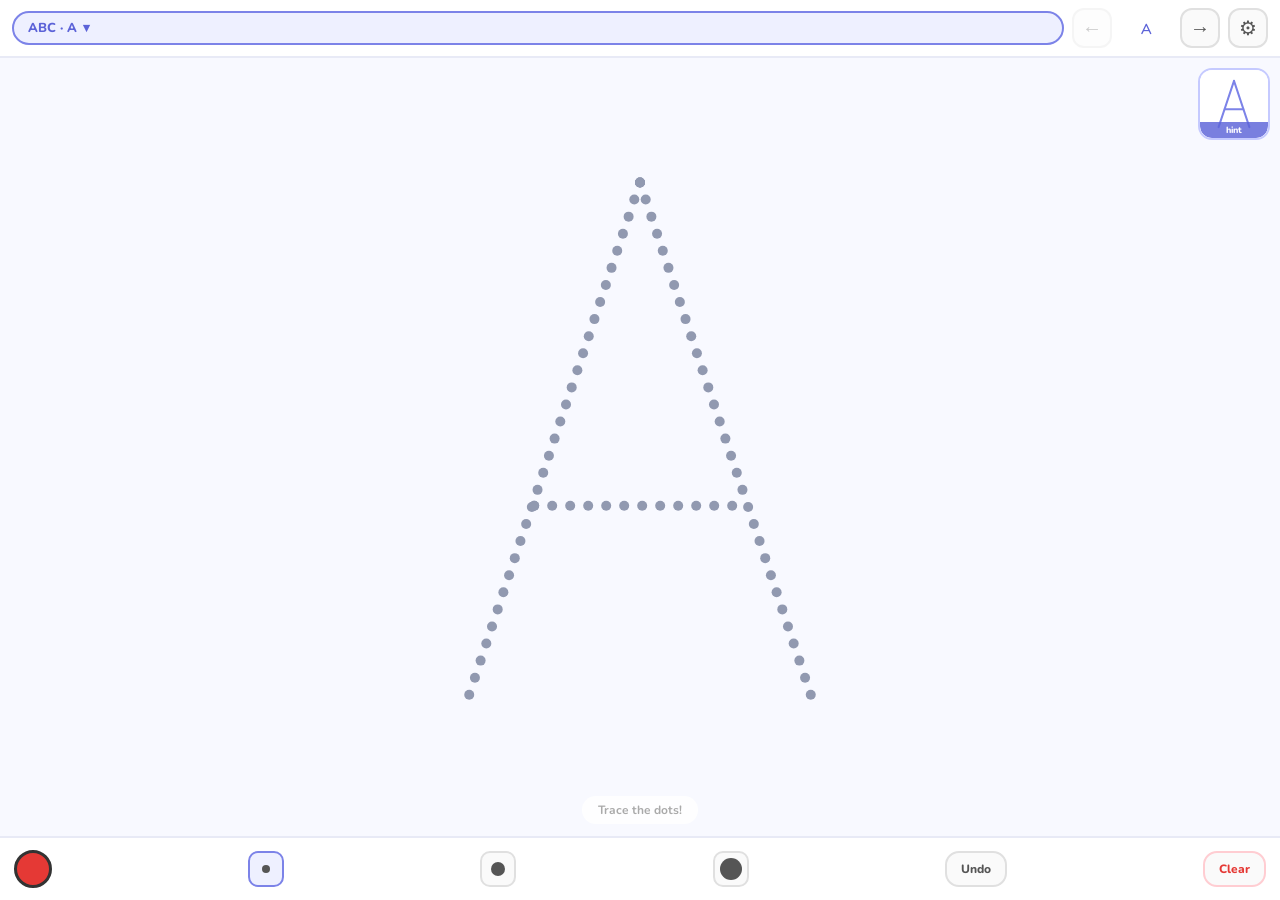
==== commit de57a0c6: "Update index.html" ====
--- a/index.html
+++ b/index.html
@@ -2,7 +2,7 @@
 <html lang="en">
 <head>
 <meta charset="UTF-8">
-<meta name="viewport" content="width=device-width, initial-scale=1.0, maximum-scale=1.0, user-scalable=no">
+<meta name="viewport" content="width=device-width, initial-scale=1.0, maximum-scale=1.0, user-scalable=no, viewport-fit=cover">
 <meta name="apple-mobile-web-app-capable" content="yes">
 <meta name="apple-mobile-web-app-status-bar-style" content="black-translucent">
 <title>Baby Drawing</title>
@@ -14,9 +14,9 @@
 /* ── TOP BAR ── */
 #topbar{
   display:flex;align-items:center;gap:8px;
-  padding:8px 12px;background:#fff;
+  padding:8px 12px;padding-top:max(8px,env(safe-area-inset-top));background:#fff;
   border-bottom:2px solid #e8eaf6;flex-shrink:0;
-  height:54px;
+  min-height:54px;
 }
 #picker-btn{
   display:flex;align-items:center;gap:6px;
@@ -85,9 +85,15 @@
 /* ── BOTTOM BAR ── */
 #bottombar{
   display:flex;align-items:center;justify-content:space-between;
-  padding:10px 14px;background:#fff;
+  padding:10px 14px;padding-bottom:max(10px,env(safe-area-inset-bottom));background:#fff;
   border-top:2px solid #e8eaf6;flex-shrink:0;
-  height:64px;gap:10px;
+  min-height:64px;gap:8px;flex-wrap:wrap;
+}
+@media(max-width:380px){
+  #bottombar{padding:8px 10px;padding-bottom:max(8px,env(safe-area-inset-bottom));gap:6px;}
+  .action-btn{padding:8px 10px;}
+  .brush-btn{width:32px;height:32px;}
+  #color-trigger{width:34px;height:34px;}
 }
 
 /* current color dot (opens picker) */
@@ -122,7 +128,7 @@
 
 /* ── COLOR POPUP ── */
 #color-popup{
-  position:absolute;bottom:74px;left:12px;
+  position:absolute;bottom:calc(74px + env(safe-area-inset-bottom));left:12px;
   background:#fff;border-radius:18px;
   border:2px solid #e8eaf6;
   padding:12px;z-index:30;
@@ -158,6 +164,31 @@
 .grid-item.active{border-color:#7c83e8;background:#eef0ff;}
 .grid-item canvas{pointer-events:none;}
 .grid-item-label{font-size:11px;font-weight:800;color:#aaa;font-family:'Nunito',sans-serif;text-align:center;}
+
+/* ── SETTINGS ── */
+#settings-overlay{position:fixed;inset:0;background:rgba(60,60,100,0.45);display:flex;align-items:center;justify-content:center;z-index:110;opacity:0;pointer-events:none;transition:opacity 0.2s;}
+#settings-overlay.open{opacity:1;pointer-events:all;}
+#settings-modal{background:#fff;border-radius:24px;width:min(92vw,380px);max-height:82vh;display:flex;flex-direction:column;overflow:hidden;transform:scale(0.94);transition:transform 0.2s;}
+#settings-overlay.open #settings-modal{transform:scale(1);}
+#settings-header{padding:16px 16px 12px;display:flex;align-items:center;justify-content:space-between;border-bottom:2px solid #e8eaf6;flex-shrink:0;}
+#settings-title{font-family:'Fredoka One',cursive;font-size:18px;color:#5c63d8;}
+#settings-body{overflow-y:auto;padding:4px 0 16px;}
+.s-section{padding:10px 16px 3px;font-size:10px;font-weight:800;color:#bbb;letter-spacing:.08em;text-transform:uppercase;}
+.s-row{display:flex;align-items:center;justify-content:space-between;padding:13px 16px;gap:12px;}
+.s-row+.s-row{border-top:1px solid #f2f3ff;}
+.s-label{font-size:14px;font-weight:800;color:#444;}
+.s-desc{font-size:11px;color:#bbb;margin-top:2px;}
+.lang-toggle{display:flex;background:#f0f2ff;border-radius:20px;padding:3px;gap:3px;}
+.lang-btn{padding:5px 14px;border-radius:16px;border:none;font-family:'Nunito',sans-serif;font-weight:800;font-size:13px;color:#999;background:transparent;cursor:pointer;transition:all 0.15s;touch-action:manipulation;}
+.lang-btn.active{background:#fff;color:#5c63d8;box-shadow:0 1px 6px rgba(92,99,216,0.18);}
+#fillSlider{width:110px;accent-color:#5c63d8;cursor:pointer;}
+#fillValue{font-size:13px;font-weight:800;color:#5c63d8;min-width:38px;text-align:right;}
+.s-btn{padding:8px 18px;border-radius:14px;border:2px solid #e8eaf6;background:#fafafa;font-family:'Nunito',sans-serif;font-weight:800;font-size:13px;color:#555;cursor:pointer;touch-action:manipulation;transition:transform 0.1s;}
+.s-btn:active{transform:scale(0.93);}
+.s-btn.accent{background:#eef0ff;border-color:#7c83e8;color:#5c63d8;}
+.plan-pill{padding:4px 12px;border-radius:20px;font-size:11px;font-weight:800;}
+.plan-pill.free{background:#f0f2ff;color:#5c63d8;}
+.plan-pill.ban{background:#fff8e1;color:#e65100;}
 </style>
 </head>
 <body>
@@ -168,6 +199,7 @@
   <button class="nav-btn" id="prevBtn">←</button>
   <span id="tpl-label">A</span>
   <button class="nav-btn" id="nextBtn">→</button>
+  <button class="nav-btn" id="settingsBtn" title="Settings">⚙</button>
 </div>
 
 <!-- CANVAS -->
@@ -206,8 +238,8 @@
   <button class="brush-btn" data-size="18"><svg width="20" height="20"><circle cx="10" cy="10" r="7" fill="#555"/></svg></button>
   <button class="brush-btn" data-size="30"><svg width="26" height="26"><circle cx="13" cy="13" r="11" fill="#555"/></svg></button>
 
-  <button class="action-btn" id="undoBtn">Undo</button>
-  <button class="action-btn danger" id="clearBtn">Clear</button>
+  <button class="action-btn" id="undoBtn" data-i18n="undo">Undo</button>
+  <button class="action-btn danger" id="clearBtn" data-i18n="clear">Clear</button>
 </div>
 
 <!-- MODAL -->
@@ -224,6 +256,65 @@
   </div>
 </div>
 
+<!-- SETTINGS -->
+<div id="settings-overlay">
+  <div id="settings-modal">
+    <div id="settings-header">
+      <span id="settings-title" data-i18n="settings">Settings</span>
+      <button id="settings-close" style="background:none;border:none;font-size:22px;cursor:pointer;color:#aaa;padding:0 4px;">×</button>
+    </div>
+    <div id="settings-body">
+
+      <div class="s-section" data-i18n="sectionGeneral">General</div>
+
+      <div class="s-row">
+        <div class="s-label" data-i18n="language">Language</div>
+        <div class="lang-toggle">
+          <button class="lang-btn active" data-lang="en">EN</button>
+          <button class="lang-btn" data-lang="vi">VI</button>
+        </div>
+      </div>
+
+      <div class="s-row">
+        <div>
+          <div class="s-label" data-i18n="templateSize">Template size</div>
+          <div class="s-desc" data-i18n="templateSizeDesc">How large the template appears</div>
+        </div>
+        <div style="display:flex;align-items:center;gap:8px;">
+          <input type="range" id="fillSlider" min="30" max="90" step="5" value="68">
+          <span id="fillValue">68%</span>
+        </div>
+      </div>
+
+      <div class="s-section" data-i18n="sectionAccount">Account</div>
+
+      <div class="s-row">
+        <div>
+          <div class="s-label" data-i18n="login">Sign in</div>
+          <div class="s-desc" data-i18n="loginDesc">Save progress across devices</div>
+        </div>
+        <button class="s-btn accent" id="loginBtn" data-i18n="login">Sign in</button>
+      </div>
+
+      <div class="s-section" data-i18n="sectionAbout">About</div>
+
+      <div class="s-row">
+        <div>
+          <div class="s-label">Baby Drawing</div>
+          <div class="s-desc">v1.0</div>
+        </div>
+        <span class="plan-pill free" id="planPill">Free</span>
+      </div>
+
+      <div class="s-row" style="border-top:1px solid #f2f3ff;">
+        <div class="s-desc" data-i18n="upgradeDesc">Unlock all templates and themes</div>
+        <button class="s-btn accent" data-i18n="upgrade">Upgrade</button>
+      </div>
+
+    </div>
+  </div>
+</div>
+
 <script>
 const COLORS = [
   '#e53935','#e91e63','#9c27b0','#673ab7',
@@ -235,69 +326,220 @@
 ];
 
 const SKELETONS = {
-  'A':[[[50,5],[20,95]],[[50,5],[80,95]],[[32,60],[68,60]]],
-  'B':[[[25,5],[25,95]],[[25,5],[55,5],[68,15],[68,28],[55,50],[25,50]],[[25,50],[58,50],[72,62],[72,78],[58,95],[25,95]]],
-  'C':[[[75,18],[62,8],[48,5],[34,8],[22,20],[18,35],[18,65],[22,80],[34,92],[48,95],[62,92],[75,82]]],
-  'D':[[[25,5],[25,95]],[[25,5],[52,5],[68,18],[75,35],[75,65],[68,82],[52,95],[25,95]]],
-  'E':[[[25,5],[25,95]],[[25,5],[75,5]],[[25,50],[62,50]],[[25,95],[75,95]]],
-  'F':[[[25,5],[25,95]],[[25,5],[75,5]],[[25,50],[62,50]]],
-  'G':[[[75,18],[62,8],[48,5],[34,8],[22,20],[18,35],[18,65],[22,80],[34,92],[48,95],[62,92],[75,82],[75,60],[55,60]]],
-  'H':[[[25,5],[25,95]],[[75,5],[75,95]],[[25,50],[75,50]]],
-  'I':[[[40,5],[60,5]],[[50,5],[50,95]],[[40,95],[60,95]]],
-  'J':[[[35,5],[65,5]],[[55,5],[55,75],[48,88],[38,92],[28,88],[22,78]]],
-  'K':[[[25,5],[25,95]],[[75,5],[25,55]],[[40,42],[75,95]]],
-  'L':[[[25,5],[25,95]],[[25,95],[72,95]]],
-  'M':[[[20,95],[20,5],[50,50],[80,5],[80,95]]],
-  'N':[[[22,95],[22,5],[78,95],[78,5]]],
-  'O':[[[50,5],[35,8],[22,20],[18,35],[18,65],[22,80],[35,92],[50,95],[65,92],[78,80],[82,65],[82,35],[78,20],[65,8],[50,5]]],
-  'P':[[[25,5],[25,95]],[[25,5],[55,5],[70,15],[70,35],[55,50],[25,50]]],
-  'Q':[[[50,5],[35,8],[22,20],[18,35],[18,65],[22,80],[35,92],[50,95],[65,92],[78,80],[82,65],[82,35],[78,20],[65,8],[50,5]],[[58,72],[80,95]]],
-  'R':[[[25,5],[25,95]],[[25,5],[55,5],[70,15],[70,35],[55,50],[25,50]],[[45,50],[78,95]]],
-  'S':[[[75,15],[62,5],[45,5],[30,15],[30,30],[45,45],[60,55],[72,65],[72,80],[60,92],[42,95],[25,85]]],
-  'T':[[[20,5],[80,5]],[[50,5],[50,95]]],
-  'U':[[[22,5],[22,70],[28,85],[40,93],[50,95],[60,93],[72,85],[78,70],[78,5]]],
-  'V':[[[20,5],[50,95],[80,5]]],
-  'W':[[[15,5],[30,95],[50,55],[70,95],[85,5]]],
-  'X':[[[22,5],[78,95]],[[78,5],[22,95]]],
-  'Y':[[[22,5],[50,52],[78,5]],[[50,52],[50,95]]],
-  'Z':[[[22,5],[78,5],[22,95],[78,95]]],
-  '0':[[[50,5],[35,8],[22,20],[18,35],[18,65],[22,80],[35,92],[50,95],[65,92],[78,80],[82,65],[82,35],[78,20],[65,8],[50,5]],[[30,25],[70,75]]],
-  '1':[[[35,20],[50,5],[50,95]],[[35,95],[65,95]]],
-  '2':[[[22,22],[28,12],[38,5],[55,5],[68,12],[72,25],[72,38],[65,52],[22,85],[22,95],[78,95]]],
-  '3':[[[22,8],[65,8],[42,45],[58,45],[70,55],[72,70],[65,85],[52,95],[35,95],[22,85]]],
-  '4':[[[62,95],[62,5],[18,65],[82,65]]],
-  '5':[[[75,5],[25,5],[22,45],[35,38],[52,35],[68,42],[78,58],[75,75],[62,90],[45,95],[28,90],[22,78]]],
-  '6':[[[72,18],[58,8],[45,5],[30,12],[20,28],[18,50],[18,68],[22,82],[35,93],[50,95],[65,92],[75,80],[78,65],[72,52],[58,45],[35,45],[22,52],[18,68]]],
-  '7':[[[20,5],[80,5],[38,95]]],
-  '8':[[[50,50],[35,42],[25,28],[28,14],[40,5],[60,5],[72,14],[75,28],[65,42],[50,50],[32,60],[22,75],[25,88],[38,95],[62,95],[75,88],[78,75],[68,60],[50,50]]],
-  '9':[[[28,82],[42,92],[58,95],[72,88],[80,72],[82,52],[78,35],[65,22],[50,18],[35,22],[22,35],[20,50],[25,65],[38,75],[55,78],[72,72],[80,52]]],
+"0": [
+    "M12 20a4 4 0 0 0 4 -4v-8a4 4 0 1 0 -8 0v8a4 4 0 0 0 4 4"
+  ],
+"1": [
+    "M13 20v-16l-5 5"
+  ],
+"2": [
+    "M8 8a4 4 0 1 1 8 0c0 1.098 -.564 2.025 -1.159 2.815l-6.841 9.185h8"
+  ],
+  "3": [
+    "M12 12a4 4 0 1 0 -4 -4",
+    "M8 16a4 4 0 1 0 4 -4"
+  ],
+  "4": [
+    "M15 20v-15l-8 11h10"
+  ],
+  "5": [
+    "M8 20h4a4 4 0 1 0 0 -8h-4v-8h8"
+  ],
+  "6": [
+    "M8 16a4 4 0 1 0 8 0v-1a4 4 0 1 0 -8 0",
+    "M16 8a4 4 0 1 0 -8 0v8"
+  ],
+  "7": [
+    "M8 4h8l-4 16"
+  ],
+  "8": [
+    "M8 8a4 4 0 1 0 8 0a4 4 0 1 0 -8 0",
+    "M8 16a4 4 0 1 0 8 0a4 4 0 1 0 -8 0"
+  ],
+  "9": [
+    "M16 8a4 4 0 1 0 -8 0v1a4 4 0 1 0 8 0",
+    "M8 16a4 4 0 1 0 8 0v-8"
+  ],
+  "A":[[[50,5],[20,95]],[[50,5],[80,95]],[[32,60],[68,60]]],
+  "B":[[[25,5],[25,95]],[[25,5],[55,5],[68,15],[68,28],[55,50],[25,50]],[[25,50],[58,50],[72,62],[72,78],[58,95],[25,95]]],
+  "C":[[[75,18],[62,8],[48,5],[34,8],[22,20],[18,35],[18,65],[22,80],[34,92],[48,95],[62,92],[75,82]]],
+  "D":[[[25,5],[25,95]],[[25,5],[52,5],[68,18],[75,35],[75,65],[68,82],[52,95],[25,95]]],
+  "E":[[[25,5],[25,95]],[[25,5],[75,5]],[[25,50],[62,50]],[[25,95],[75,95]]],
+  "F":[[[25,5],[25,95]],[[25,5],[75,5]],[[25,50],[62,50]]],
+  "G":[[[75,18],[62,8],[48,5],[34,8],[22,20],[18,35],[18,65],[22,80],[34,92],[48,95],[62,92],[75,82],[75,60],[55,60]]],
+  "H":[[[25,5],[25,95]],[[75,5],[75,95]],[[25,50],[75,50]]],
+  "I":[[[40,5],[60,5]],[[50,5],[50,95]],[[40,95],[60,95]]],
+  "J":[[[35,5],[65,5]],[[55,5],[55,75],[48,88],[38,92],[28,88],[22,78]]],
+  "K":[[[25,5],[25,95]],[[75,5],[25,55]],[[40,42],[75,95]]],
+  "L":[[[25,5],[25,95]],[[25,95],[72,95]]],
+  "M":[[[20,95],[20,5],[50,50],[80,5],[80,95]]],
+  "N":[[[22,95],[22,5],[78,95],[78,5]]],
+  "O":[[[50,5],[35,8],[22,20],[18,35],[18,65],[22,80],[35,92],[50,95],[65,92],[78,80],[82,65],[82,35],[78,20],[65,8],[50,5]]],
+  "P":[[[25,5],[25,95]],[[25,5],[55,5],[70,15],[70,35],[55,50],[25,50]]],
+  "Q":[[[50,5],[35,8],[22,20],[18,35],[18,65],[22,80],[35,92],[50,95],[65,92],[78,80],[82,65],[82,35],[78,20],[65,8],[50,5]],[[58,72],[80,95]]],
+  "R":[[[25,5],[25,95]],[[25,5],[55,5],[70,15],[70,35],[55,50],[25,50]],[[45,50],[78,95]]],
+  "S":[[[75,15],[62,5],[45,5],[30,15],[30,30],[45,45],[60,55],[72,65],[72,80],[60,92],[42,95],[25,85]]],
+  "T":[[[20,5],[80,5]],[[50,5],[50,95]]],
+  "U":[[[22,5],[22,70],[28,85],[40,93],[50,95],[60,93],[72,85],[78,70],[78,5]]],
+  "V":[[[20,5],[50,95],[80,5]]],
+  "W":[[[15,5],[30,95],[50,55],[70,95],[85,5]]],
+  "X":[[[22,5],[78,95]],[[78,5],[22,95]]],
+  "Y":[[[22,5],[50,52],[78,5]],[[50,52],[50,95]]],
+  "Z":[[[22,5],[78,5],[22,95],[78,95]]]
 };
 
 const ANIMAL_PATHS = {
-  'Cat': [[[241.1,15.0],[236.6,18.6],[235.2,25.3],[227.8,24.3],[229.9,34.0],[216.6,55.1],[202.7,48.8],[198.4,40.9],[177.8,37.5],[167.2,38.6],[152.4,43.0],[156.6,47.3],[146.1,54.2],[149.5,59.4],[141.8,48.8],[125.4,28.6],[127.3,24.9],[121.6,21.1],[119.4,37.8],[119.2,47.2],[119.6,56.4],[120.9,67.4],[123.1,79.1],[124.5,90.0],[126.4,103.2],[128.8,115.6],[131.0,126.6],[134.2,140.0],[137.1,151.8],[140.0,163.2],[143.4,175.7],[146.9,187.1],[149.8,198.7],[152.8,210.0],[155.0,222.1],[155.3,234.1],[153.7,244.8],[151.4,254.9],[150.4,265.1],[151.2,276.0],[153.4,286.9],[156.5,297.0],[159.9,307.4],[163.4,316.9],[167.0,327.7],[170.3,337.1],[172.8,346.5],[174.5,353.5],[175.2,360.0],[175.1,365.2],[173.6,369.4],[171.5,372.8],[168.7,374.5],[163.8,374.4],[158.7,372.2],[155.0,368.0],[154.1,362.0],[154.1,354.5],[155.0,346.4],[154.9,337.5],[153.7,329.8],[151.9,320.3],[147.4,309.8],[143.1,302.5],[139.1,295.5],[133.9,287.0],[128.0,278.5],[122.1,270.0],[116.5,261.4],[110.5,252.8],[104.4,244.7],[98.2,236.2],[92.5,227.8],[87.5,220.0],[82.6,212.0],[77.9,203.7],[73.5,196.0],[69.5,188.2],[66.0,181.2],[62.8,173.8],[60.1,166.4],[57.7,158.8],[56.0,151.9],[55.3,144.9],[55.1,137.8],[55.8,131.2],[57.5,124.6],[59.5,117.8],[63.0,111.2],[67.3,105.4],[72.8,100.2],[79.0,95.9],[86.1,92.6],[93.9,90.2],[101.8,88.8],[110.2,88.1],[118.7,88.2]],[[119.4,37.8],[119.6,25.4],[120.1,17.9],[121.8,12.1],[123.8,8.2],[126.7,6.1],[130.5,5.3],[135.3,6.0],[139.9,8.6],[143.5,13.4],[145.5,19.2],[146.1,26.6],[145.6,34.4],[144.0,43.0]],[[118.7,88.2],[127.5,88.7],[136.5,90.1],[145.2,92.5],[153.6,96.0],[160.6,100.9],[167.4,106.6],[173.4,113.1],[178.6,120.3],[182.8,128.3],[185.6,136.7],[187.3,145.9],[188.0,155.4],[187.6,164.6],[186.0,173.2],[183.2,181.3],[179.5,189.1],[175.3,196.2],[170.6,203.0],[165.9,209.8],[160.9,216.1],[155.2,222.1]],[[303.7,165.4],[299.5,163.6],[294.5,162.6],[289.1,162.9],[284.0,163.5],[278.5,164.5],[272.9,166.7],[267.9,169.5],[263.1,172.8],[258.1,176.4],[253.6,180.8],[249.3,185.4],[245.6,190.7],[242.0,196.3],[239.2,202.3],[237.2,208.5],[235.6,215.0],[234.8,222.0],[234.7,228.5],[235.1,235.1],[236.0,241.1],[237.8,247.0],[240.4,252.8],[244.4,258.5],[248.9,263.3],[253.7,268.0],[258.8,272.6],[264.0,277.1],[269.2,281.6],[274.0,286.0],[277.9,290.6],[281.5,295.7],[284.2,300.9],[285.9,306.2],[286.5,311.6],[286.3,317.3],[285.2,323.2],[283.5,328.7],[281.2,333.6],[278.4,338.1],[274.8,342.2],[270.8,345.7],[266.1,348.8],[261.1,351.2],[255.7,353.2],[249.8,354.3],[244.2,354.5],[238.3,353.8],[232.2,351.8],[226.9,349.2],[222.3,346.0],[218.5,341.8],[215.8,337.0],[214.5,331.6],[214.2,325.7],[214.6,319.7],[215.2,313.5],[215.8,307.4]],[[215.8,307.4],[218.2,300.4],[220.7,293.1],[222.6,285.7],[224.4,277.7],[226.0,270.0],[227.7,261.4],[229.1,252.6],[229.3,244.0],[228.3,235.5],[226.1,227.0],[223.7,220.0],[220.6,213.3],[216.8,207.3],[213.1,201.0],[209.0,194.5],[204.4,188.2],[199.9,181.6],[196.0,175.3],[192.6,168.5],[189.6,161.5],[187.0,154.3],[185.0,147.1],[183.3,139.6],[181.8,131.8],[180.7,123.9],[180.0,115.9],[180.2,108.1],[181.1,100.4],[182.9,93.6],[185.3,87.2],[188.5,81.2],[192.3,75.9],[196.9,71.2],[202.1,67.5],[207.6,64.3],[213.3,61.9],[219.7,60.5],[226.3,60.2],[233.0,60.8],[239.6,62.2],[245.7,64.9],[251.1,68.2],[256.3,72.1],[260.6,76.8],[264.1,82.0],[266.8,87.6],[268.4,93.6],[269.2,99.8],[269.0,106.1],[268.1,112.5],[266.8,118.7],[264.9,124.5],[262.6,130.2],[259.8,135.8],[257.0,141.1],[254.4,146.1],[252.0,151.2],[250.1,156.5],[249.0,161.8],[248.4,167.4],[248.3,172.8],[249.2,178.3],[251.5,183.6],[254.2,188.2],[257.3,192.7],[260.7,196.8],[264.4,200.8],[268.2,204.5],[272.4,208.3],[276.7,211.6],[281.0,215.0],[285.4,218.4],[289.9,221.5],[294.1,224.8],[298.1,228.2],[301.4,231.7],[304.0,235.6],[305.8,240.2],[306.7,245.1],[306.8,250.4],[306.0,255.8],[304.4,260.9],[302.0,265.7],[298.9,270.0],[295.3,274.2],[291.3,277.8],[286.9,281.1],[282.3,284.0],[277.4,286.5],[272.4,288.6],[267.2,290.3],[261.8,291.6],[256.5,292.7],[251.1,293.5],[245.5,294.1],[240.0,294.7],[234.6,295.1],[229.2,295.3],[224.0,295.4],[218.7,295.5],[213.5,295.7],[208.7,295.7],[204.0,295.5],[199.6,295.1],[195.1,294.5],[190.8,293.4],[186.6,292.2],[182.9,290.4],[179.5,288.2],[176.2,285.5],[173.5,282.5],[171.4,278.9],[170.2,275.0],[170.0,270.9],[170.7,266.7],[172.0,262.3],[173.7,258.0],[175.8,254.1],[178.3,250.2],[180.9,246.2],[183.1,242.2],[184.9,237.9],[186.4,233.6],[187.0,229.1],[187.1,224.5],[186.7,219.8],[185.8,215.3],[184.3,211.0],[182.4,206.7],[180.1,202.4],[177.6,198.1],[175.0,193.9],[172.2,189.5],[169.2,185.2],[166.5,181.1],[163.7,176.9],[161.0,172.8],[158.3,168.7],[155.8,164.5],[153.4,160.3],[151.2,156.2],[149.1,151.8],[147.1,147.4],[145.5,143.1],[144.2,138.9],[143.4,134.6],[143.2,130.3],[143.8,126.0],[145.3,121.8],[147.2,117.9],[149.9,114.1],[153.1,110.8],[156.9,107.6],[161.3,104.8],[166.2,102.4],[171.7,100.3],[177.4,98.7],[183.4,97.3],[189.6,96.2],[196.1,95.3],[202.8,94.8],[209.6,94.4],[216.4,94.3],[223.0,94.5],[229.4,95.0],[235.5,96.0],[241.2,97.4],[246.7,99.6],[251.7,102.1],[256.2,105.4],[260.1,109.3],[263.2,113.7],[265.4,118.6],[266.8,124.0],[267.3,129.7],[266.9,135.7],[265.7,141.6],[263.7,147.2],[261.2,152.5],[258.1,157.7],[254.7,162.5],[251.0,167.4],[247.3,172.0],[243.5,176.5],[239.7,181.1],[236.3,185.7],[233.3,190.4],[230.8,195.3],[229.1,200.4],[228.3,205.6],[228.3,210.8],[229.0,216.2],[230.5,221.3],[232.9,226.2],[235.8,230.6],[239.3,234.7],[243.3,238.7],[247.6,242.5],[252.3,246.1],[257.3,249.4],[262.4,252.5],[267.5,255.3],[272.7,257.8],[277.7,260.1],[282.6,262.0],[287.1,263.9],[291.2,265.6],[295.0,267.4],[298.4,269.3],[301.5,271.5],[303.7,273.8]],[[174.5,353.5],[180.0,349.9],[185.8,347.3],[191.6,345.6],[197.8,344.8],[204.2,345.3],[210.3,347.3],[215.8,350.4],[220.2,354.3],[223.4,359.3],[225.2,365.3],[225.4,371.7],[224.0,377.9],[221.0,383.1],[216.8,387.5],[211.3,390.6],[205.2,392.0],[198.7,391.6],[192.8,389.5],[187.8,385.8],[184.0,380.8],[181.7,374.7],[181.0,368.0],[182.2,361.3],[184.8,355.5]],[[57.7,158.8],[56.2,157.3],[55.2,157.7],[55.1,159.5],[55.5,161.4],[56.9,162.2],[58.4,162.0],[59.9,160.5],[60.5,158.3],[60.1,156.4],[58.8,155.2],[57.4,155.5],[56.2,157.3]],[[167.2,38.6],[160.8,36.2],[156.3,36.8],[153.4,39.7],[152.4,43.0]],[[229.9,34.0],[235.4,35.0],[239.5,37.8],[241.4,42.2],[241.1,47.1],[238.5,52.4],[234.9,55.1]],[[62.8,173.8],[60.1,180.1],[59.2,186.4],[60.9,191.7],[64.9,194.6],[69.6,195.2],[74.8,193.5],[79.5,189.6],[82.6,184.6]]],
-  'Hedgehog': [[[252.5,53.0],[254.0,58.5],[249.1,58.1],[239.4,73.1],[235.0,76.6],[229.5,57.7],[227.6,53.6],[208.8,77.0],[202.9,78.2],[205.0,81.9],[201.6,72.5],[198.4,60.8],[193.7,58.5],[196.9,55.0],[190.1,63.6],[177.0,83.6],[174.3,79.5],[169.3,68.3],[164.9,66.7],[167.1,62.8],[156.6,89.5],[152.8,88.4],[147.2,74.9],[143.8,74.0],[145.4,82.3],[134.5,99.8],[130.9,99.2],[129.2,88.3],[125.8,88.2],[123.3,87.4],[122.4,97.6],[112.4,108.4],[108.9,107.8],[110.1,96.3],[107.4,96.7],[102.1,97.4],[97.5,108.5],[93.8,108.0],[97.5,96.7],[94.1,95.8],[89.7,96.4],[89.3,108.6],[84.5,109.7],[87.5,97.1],[84.3,97.0],[80.2,98.6],[76.0,111.1],[72.6,110.3],[74.6,99.0],[71.5,100.3],[68.8,102.8],[65.9,117.7],[63.3,117.9],[63.8,104.9],[63.2,107.5],[62.0,109.6],[57.3,124.5],[55.3,122.9],[58.0,111.1],[56.3,113.4],[55.1,116.8],[53.3,132.2],[50.4,130.3],[52.3,119.7],[51.0,122.3],[50.7,125.5],[51.6,140.5],[48.2,137.7],[48.3,128.4],[47.8,131.7],[48.4,135.8],[51.8,151.7],[48.1,149.4],[46.4,138.4],[46.4,143.1],[47.4,147.5],[51.4,161.3],[48.3,160.0],[46.2,150.4],[46.1,154.6],[47.1,158.9],[51.7,173.1],[48.6,172.6],[46.3,162.9],[46.4,167.7],[47.5,172.2],[52.3,184.8],[49.1,185.2],[47.0,175.9],[47.3,181.0],[48.7,186.3],[54.1,197.4],[50.8,198.4],[48.3,189.8],[49.0,194.8],[51.0,200.4],[57.3,210.4],[54.4,212.2],[51.3,203.1],[52.3,208.5],[54.6,214.3],[61.5,222.0],[59.1,224.5],[55.5,215.5],[56.8,220.5],[59.6,226.4],[66.8,232.9],[64.8,235.9],[60.4,227.1],[62.1,232.1],[65.2,237.5],[72.9,242.9],[71.3,246.4],[66.1,238.5],[68.0,243.0],[71.5,248.7],[79.6,253.6],[77.3,257.1],[72.6,249.6],[74.9,254.0],[78.4,259.5],[86.2,264.4],[84.7,267.5],[79.1,260.4],[81.5,264.7],[85.4,269.5],[92.9,273.4],[91.8,277.0],[86.1,270.3],[88.5,274.5],[92.2,278.6],[99.7,282.4],[99.2,285.6],[93.3,279.7],[95.7,283.5],[99.8,287.1],[107.3,290.8],[107.0,293.6],[101.0,288.4],[103.5,291.9],[107.3,295.4],[115.5,298.1],[115.2,300.4],[109.4,296.1],[111.3,299.2],[115.1,302.4],[123.5,305.1],[123.2,306.6],[117.8,303.9],[120.4,306.5],[124.0,308.7],[131.2,311.5],[130.5,311.5]],[[130.5,311.5],[133.7,314.1],[137.8,316.5],[142.1,318.8],[146.8,320.9],[151.6,322.4],[156.8,323.8],[162.5,324.6],[168.4,325.5],[174.5,326.0],[181.0,326.3],[187.6,326.1],[194.4,325.3],[200.9,324.3],[207.1,322.5],[212.9,320.5],[218.6,317.6],[224.0,314.0],[228.9,309.9],[233.7,305.3],[238.3,300.1],[242.0,294.8],[245.5,289.3],[248.4,283.3],[250.9,277.1],[253.0,270.8],[254.7,264.0],[255.6,257.0],[256.1,249.8],[256.0,242.5],[255.3,235.1],[254.0,227.6],[252.1,220.2],[249.7,213.1],[246.8,206.1],[243.3,199.3],[239.4,192.8],[235.2,186.5],[230.3,180.6],[225.1,175.0],[219.6,169.7],[213.8,164.7],[207.8,160.0],[201.5,155.7],[195.0,151.7],[188.5,148.1],[181.5,144.7],[174.6,141.8],[167.5,139.3],[160.2,137.1],[152.9,135.2],[145.7,133.8],[138.4,132.7],[131.2,131.9],[124.1,131.7],[117.4,131.8],[110.9,132.3],[104.5,133.4],[98.8,134.8],[93.3,136.8],[88.1,139.3],[83.2,142.4],[78.9,146.0],[74.8,150.1],[71.2,154.7],[68.2,159.8],[65.7,165.1],[63.8,170.7],[62.5,176.7],[61.7,183.0],[61.3,189.4],[61.5,195.9],[62.1,202.4],[63.5,208.9],[65.3,215.2],[67.8,221.5],[70.9,227.6],[74.6,233.5],[78.7,239.2],[83.5,244.4],[88.8,249.3],[94.4,253.7],[100.5,257.9],[107.0,261.7],[113.8,265.2],[120.9,268.3],[128.0,271.1],[135.2,273.6],[142.4,275.9],[149.8,277.8],[157.1,279.4],[164.4,280.7],[171.6,281.9],[178.7,282.6],[185.7,283.2],[192.4,283.5],[199.0,283.7],[205.2,283.5],[211.3,283.1],[217.0,282.3],[222.4,281.4],[227.4,280.2],[232.0,278.7],[236.1,276.8]],[[236.1,276.8],[239.5,278.4],[242.5,280.0],[244.3,282.4],[244.1,285.3],[242.1,288.2],[239.2,290.9],[236.4,293.4],[234.0,296.5],[232.5,300.0],[231.7,304.0],[231.8,308.2],[232.9,312.3],[234.5,316.0],[236.7,319.9],[239.5,323.0],[242.7,325.9],[246.3,327.9],[250.3,329.2],[254.6,329.3],[258.7,328.3],[262.1,326.1],[265.0,323.3],[267.1,319.7],[268.0,315.5],[267.5,311.2],[265.9,307.2],[263.6,303.7],[261.2,300.1],[258.8,296.2],[257.2,292.1],[256.4,287.5],[256.3,282.7],[257.2,278.1],[259.6,274.0],[263.1,270.9],[267.3,268.9],[272.1,268.5],[276.9,269.0],[281.5,270.6],[285.8,273.1],[289.7,276.4],[293.0,280.4],[295.6,284.9],[297.1,289.9],[297.5,295.1],[296.5,300.3],[294.0,305.4],[290.6,309.9],[286.3,313.7],[281.4,316.7],[276.2,318.4],[271.0,318.4],[266.0,316.9],[261.5,314.2],[257.7,310.5],[254.6,306.1]],[[130.5,311.5],[127.3,309.3],[124.0,308.7]],[[130.5,311.5],[135.2,310.0],[138.1,307.4],[139.5,303.4],[139.6,299.0],[138.1,294.4],[135.8,290.3],[133.2,286.5],[131.5,282.3],[130.8,277.8],[131.1,273.1],[132.4,268.5],[134.5,264.3],[137.8,261.0],[142.1,258.7],[147.0,257.8],[152.3,258.2],[157.2,260.1],[161.4,263.2],[164.5,267.4],[165.9,272.2],[165.7,277.3],[163.7,282.2]],[[254.6,306.1],[251.8,302.3],[249.3,298.3],[247.7,294.0],[247.1,289.5],[247.2,284.8],[248.2,280.5],[250.2,276.8],[252.8,274.0],[256.2,272.1],[259.8,271.5],[263.7,272.1],[267.3,274.1],[270.3,277.2],[272.4,281.3],[273.6,285.8],[273.7,290.5],[272.5,295.2],[270.4,299.4],[267.5,303.3],[264.1,306.5],[260.3,308.7],[256.2,309.9],[252.0,309.9],[248.0,308.8]]],
-  'Fish': [[[280,200],[260,170],[220,155],[180,160],[150,163],[125,175],[110,200],[125,225],[150,237],[180,240],[220,245],[260,230],[280,200]],[[280,200],[320,175],[310,200],[320,225],[280,200]]],
-  'Bird': [[[200,180],[185,165],[165,160],[150,170],[135,180],[130,200],[140,215],[125,212],[115,220],[120,235],[125,250],[145,250],[160,242],[170,258],[190,265],[210,260],[230,255],[245,240],[245,220],[265,215],[275,200],[268,185],[260,170],[242,168],[230,178],[220,168],[208,168],[200,180]]],
+  "Cat": [
+    "M12 5c.67 0 1.35.09 2 .26 1.78-2 5.03-2.84 6.42-2.26 1.4.58-.42 7-.42 7 .57 1.07 1 2.24 1 3.44C21 17.9 16.97 21 12 21s-9-3-9-7.56c0-1.25.5-2.4 1-3.44 0 0-1.89-6.42-.5-7 1.39-.58 4.72.23 6.5 2.23A9.04 9.04 0 0 1 12 5Z",
+    "M8 14v.5",
+    "M16 14v.5",
+    "M11.25 16.25h1.5L12 17l-.75-.75Z"
+  ],
+  "Dog": [
+    "M11 5h2",
+    "M19 12c-.667 5.333 -2.333 8 -5 8h-4c-2.667 0 -4.333 -2.667 -5 -8",
+    "M11 16c0 .667 .333 1 1 1s1 -.333 1 -1h-2",
+    "M12 18v2",
+    "M10 11v.01",
+    "M14 11v.01",
+    "M5 4l6 .97l-6.238 6.688a1.021 1.021 0 0 1 -1.41 .111a.953 .953 0 0 1 -.327 -.954l1.975 -6.815",
+    "M19 4l-6 .97l6.238 6.688c.358 .408 .989 .458 1.41 .111a.953 .953 0 0 0 .327 -.954l-1.975 -6.815"
+  ],
+
+  "Fish": [
+    "M16.69 7.44a6.973 6.973 0 0 0 -1.69 4.56c0 1.747 .64 3.345 1.699 4.571",
+    "M2 9.504c7.715 8.647 14.75 10.265 20 2.498c-5.25 -7.761 -12.285 -6.142 -20 2.504",
+    "M18 11v.01",
+    "M11.5 10.5c-.667 1 -.667 2 0 3"
+  ],
+  "Bird": [
+    "M12 20v-2",
+    "M15 8.01v.01",
+    "M3 17l8 -8v-1a4 4 0 1 1 8 0h2l-2 2v1a7 7 0 0 1 -13.215 3.223"
+  ],
+
+  "Pig": [
+    "M15 11v.01",
+    "M16 3l0 3.803a6.019 6.019 0 0 1 2.658 3.197h1.341a1 1 0 0 1 1 1v2a1 1 0 0 1 -1 1h-1.342a6.008 6.008 0 0 1 -1.658 2.473v2.027a1.5 1.5 0 0 1 -3 0v-.583a6.04 6.04 0 0 1 -1 .083h-4a6.04 6.04 0 0 1 -1 -.083v.583a1.5 1.5 0 0 1 -3 0v-2l0 -.027a6 6 0 0 1 4 -10.473h2.5l4.5 -3"
+  ],
+
+  "Spider": [
+    "M5 4v2l5 5",
+    "M2.5 9.5l1.5 1.5h6",
+    "M4 19v-2l6 -6",
+    "M19 4v2l-5 5",
+    "M21.5 9.5l-1.5 1.5h-6",
+    "M20 19v-2l-6 -6",
+    "M8 15a4 4 0 1 0 8 0a4 4 0 1 0 -8 0",
+    "M10 9a2 2 0 1 0 4 0a2 2 0 1 0 -4 0"
+  ],
+
+  "Butterfly": [
+    "M12 18.176a3 3 0 1 1 -4.953 -2.449l-.025 .023a4.502 4.502 0 0 1 1.483 -8.75c1.414 0 2.675 .652 3.5 1.671a4.5 4.5 0 1 1 4.983 7.079a3 3 0 1 1 -4.983 2.25l-.005 .176",
+    "M12 19v-10",
+    "M9 3l3 2l3 -2"
+  ],
+
+  "Bug": [
+    "M9 9v-1a3 3 0 0 1 6 0v1",
+    "M8 9h8a6 6 0 0 1 1 3v3a5 5 0 0 1 -10 0v-3a6 6 0 0 1 1 -3",
+    "M3 13l4 0",
+    "M17 13l4 0",
+    "M12 20l0 -6",
+    "M4 19l3.35 -2",
+    "M20 19l-3.35 -2",
+    "M4 7l3.75 2.4",
+    "M20 7l-3.75 2.4"
+  ],
+
+
 };
 
 const FRUIT_PATHS = {
-  'Apple': [[[200,308],[175,302],[152,288],[135,268],[122,244],[115,218],[116,190],[124,164],[118,151],[120,134],[130,126],[142,124],[150,130],[158,134],[168,129],[184,126],[200,126],[216,126],[232,129],[242,134],[250,130],[258,124],[270,126],[280,134],[282,151],[272,164],[280,190],[285,218],[278,244],[265,268],[248,288],[225,302],[200,308]],[[200,126],[202,112],[210,98],[220,88]]],
-  'Banana': [[[148,286],[136,270],[128,250],[126,228],[130,206],[138,185],[150,166],[164,150],[180,136],[196,126],[214,118],[232,114],[248,115],[262,122],[272,133],[276,149],[266,142],[252,139],[236,143],[220,152],[206,167],[196,185],[190,205],[188,228],[192,254],[200,272],[196,280],[180,285],[165,283],[148,286]]],
-  'Orange': [[[200,298],[178,295],[158,285],[142,268],[130,248],[122,225],[120,200],[122,175],[130,152],[142,135],[158,122],[178,115],[200,112],[222,115],[242,122],[258,135],[270,152],[278,175],[280,200],[278,225],[270,248],[258,268],[242,285],[222,295],[200,298]],[[200,112],[200,100],[203,90],[200,82]],[[176,114],[168,100],[160,92],[152,92]]],
-  'Grapes': [[[165,163],[156,150],[156,134],[166,124],[176,114],[193,114],[200,124],[207,114],[224,114],[234,124],[244,134],[244,150],[234,163]],[[148,198],[139,185],[139,169],[149,159],[159,149],[176,149],[183,159],[217,159],[225,149],[242,149],[252,159],[262,169],[262,185],[252,198]],[[165,232],[156,219],[156,203],[166,193],[176,183],[193,183],[200,193],[207,183],[224,183],[234,193],[244,203],[244,219],[234,232]],[[183,265],[174,252],[174,236],[184,226],[194,216],[206,216],[216,226],[226,236],[226,252],[217,265]],[[200,124],[200,105],[204,90],[200,78]]],
+  "Apple": [
+    "M4 11.319c0 3.102 .444 5.319 2.222 7.978c1.351 1.797 3.156 2.247 5.08 .988c.426 -.268 .97 -.268 1.397 0c1.923 1.26 3.728 .809 5.079 -.988c1.778 -2.66 2.222 -4.876 2.222 -7.977c0 -2.661 -1.99 -5.32 -4.444 -5.32c-1.267 0 -2.41 .693 -3.22 1.44a.5 .5 0 0 1 -.672 0c-.809 -.746 -1.953 -1.44 -3.22 -1.44c-2.454 0 -4.444 2.66 -4.444 5.319",
+    "M7 12c0 -1.47 .454 -2.34 1.5 -3",
+    "M12 7c0 -1.2 .867 -4 3 -4"
+  ],
+  "Banana": [
+    "M20 6v-2a1 1 0 0 0 -1 -1h-2a1 1 0 0 0 -1 1v2a9.09 9.09 0 0 1 -4 8.08c-2 1.31 -5 1.57 -7 1.59a2 2 0 0 0 -2 2a2 2 0 0 0 1.16 1.81c2.69 1.2 9.46 3.44 14.35 -1.66c4.49 -4.74 1.49 -11.82 1.49 -11.82"
+  ],
+  "Lemon": [
+    "M18 4a2 2 0 0 1 1.185 3.611c1.55 2.94 .873 6.917 -1.892 9.682c-2.765 2.765 -6.743 3.442 -9.682 1.892a2 2 0 1 1 -2.796 -2.796c-1.55 -2.94 -.873 -6.917 1.892 -9.682c2.765 -2.765 6.743 -3.442 9.682 -1.892a2 2 0 0 1 1.611 -.815"
+  ],
+  "Grape": [
+    "M13 3a14.5 14.5 0 0 0 -1 6",
+    "M12 8.9s-2.77 .52 -4.1 -.8s-.8 -4 -.8 -4s2.57 -.53 3.88 .8s1.02 4 1.02 4",
+    "M14 19a2 2 0 1 0 -4 0a2 2 0 0 0 4 0",
+    "M14 17a2 2 0 1 1 0 -4a2 2 0 0 1 0 4",
+    "M10 17a2 2 0 1 1 0 -4a2 2 0 0 1 0 4",
+    "M12 13a2 2 0 1 1 0 -4a2 2 0 0 1 0 4",
+    "M16 13a2 2 0 1 1 0 -4a2 2 0 0 1 0 4",
+    "M8 13a2 2 0 1 1 0 -4a2 2 0 0 1 0 4"
+  ]
+
 };
+
 const CAR_PATHS = {
-  'Car':   [[[90,235],[90,210],[128,210],[154,175],[246,175],[272,210],[310,210],[310,235],[90,235]],[[154,186],[246,186]],[[113,235],[101,235]],[[299,235],[287,235]]],
-  'Bus':   [[[88,258],[88,163],[99,152],[301,152],[312,163],[312,258],[88,258]],[[88,198],[312,198]],[[108,170],[180,170],[180,196],[108,196],[108,170]],[[208,170],[280,170],[280,196],[208,196],[208,170]]],
-  'Truck': [[[82,250],[82,185],[195,185],[195,158],[308,158],[308,250],[82,250]],[[195,185],[195,250]],[[100,205],[178,205],[178,246],[100,246],[100,205]],[[212,175],[290,175],[290,205],[212,205],[212,175]]],
+  "Car": [
+    "M5 17a2 2 0 1 0 4 0a2 2 0 1 0 -4 0",
+    "M15 17a2 2 0 1 0 4 0a2 2 0 1 0 -4 0",
+    "M5 17h-2v-6l2 -5h9l4 5h1a2 2 0 0 1 2 2v4h-2m-4 0h-6m-6 -6h15m-6 0v-5"
+  ],
+
+  "Bus": [
+    "M4 17a2 2 0 1 0 4 0a2 2 0 1 0 -4 0",
+    "M16 17a2 2 0 1 0 4 0a2 2 0 1 0 -4 0",
+    "M4 17h-2v-11a1 1 0 0 1 1 -1h14a5 7 0 0 1 5 7v5h-2m-4 0h-8",
+    "M16 5l1.5 7l4.5 0",
+    "M2 10l15 0",
+    "M7 5l0 5",
+    "M12 5l0 5"
+  ],
+
+  "Truck": [
+    "M5 17a2 2 0 1 0 4 0a2 2 0 1 0 -4 0",
+    "M15 17a2 2 0 1 0 4 0a2 2 0 1 0 -4 0",
+    "M5 17h-2v-11a1 1 0 0 1 1 -1h9v12m-4 0h6m4 0h2v-6h-8m0 -5h5l3 5"
+  ],
+
+
 };
 
+const VEHICLE_PATHS = {
+  "Plane": [
+    "M16 10h4a2 2 0 0 1 0 4h-4l-4 7h-3l2 -7h-4l-2 2h-3l2 -4l-2 -4h3l2 2h4l-2 -7h3l4 7"
+  ],
+
+  "Sailboat": [
+    "M2 20a2.4 2.4 0 0 0 2 1a2.4 2.4 0 0 0 2 -1a2.4 2.4 0 0 1 2 -1a2.4 2.4 0 0 1 2 1a2.4 2.4 0 0 0 2 1a2.4 2.4 0 0 0 2 -1a2.4 2.4 0 0 1 2 -1a2.4 2.4 0 0 1 2 1a2.4 2.4 0 0 0 2 1a2.4 2.4 0 0 0 2 -1",
+    "M4 18l-1 -3h18l-1 3",
+    "M11 12h7l-7 -9v9",
+    "M8 7l-2 5"
+  ]
+};
+
+const SHAPE_PATHS = {
+  "Triangle":["M10.363 3.591l-8.106 13.534a1.914 1.914 0 0 0 1.636 2.871h16.214a1.914 1.914 0 0 0 1.636 -2.87l-8.106 -13.536a1.914 1.914 0 0 0 -3.274 0"],
+  "Rectangle":["M3 7a2 2 0 0 1 2 -2h14a2 2 0 0 1 2 2v10a2 2 0 0 1 -2 2h-14a2 2 0 0 1 -2 -2v-10"],
+  "Circle":["M3 12a9 9 0 1 0 18 0a9 9 0 1 0 -18 0"],
+  "Pentagon":["M13.163 2.168l8.021 5.828c.694 .504 .984 1.397 .719 2.212l-3.064 9.43a1.978 1.978 0 0 1 -1.881 1.367h-9.916a1.978 1.978 0 0 1 -1.881 -1.367l-3.064 -9.43a1.978 1.978 0 0 1 .719 -2.212l8.021 -5.828a1.978 1.978 0 0 1 2.326 0"],
+  "Hexagon":["M19.875 6.27a2.225 2.225 0 0 1 1.125 1.948v7.284c0 .809 -.443 1.555 -1.158 1.948l-6.75 4.27a2.269 2.269 0 0 1 -2.184 0l-6.75 -4.27a2.225 2.225 0 0 1 -1.158 -1.948v-7.285c0 -.809 .443 -1.554 1.158 -1.947l6.75 -3.98a2.33 2.33 0 0 1 2.25 0l6.75 3.98h-.033"],
+  "Square":["M3 5a2 2 0 0 1 2 -2h14a2 2 0 0 1 2 2v14a2 2 0 0 1 -2 2h-14a2 2 0 0 1 -2 -2v-14"],
+  "Square down":["M8 12l4 4l4 -4","M12 8v8","M3 5a2 2 0 0 1 2 -2h14a2 2 0 0 1 2 2v14a2 2 0 0 1 -2 2h-14a2 2 0 0 1 -2 -2v-14"],
+  "Square up":["M16 12l-4 -4l-4 4","M12 16v-8","M3 5a2 2 0 0 1 2 -2h14a2 2 0 0 1 2 2v14a2 2 0 0 1 -2 2h-14a2 2 0 0 1 -2 -2v-14"],
+  "Square left":["M12 8l-4 4l4 4","M16 12h-8","M3 5a2 2 0 0 1 2 -2h14a2 2 0 0 1 2 2v14a2 2 0 0 1 -2 2h-14a2 2 0 0 1 -2 -2v-14"],
+  "Square right":["M12 16l4 -4l-4 -4","M8 12h8","M3 5a2 2 0 0 1 2 -2h14a2 2 0 0 1 2 2v14a2 2 0 0 1 -2 2h-14a2 2 0 0 1 -2 -2v-14"],
+};
+
 const TOPICS = {
-  letters:{ label:'ABC', type:'skeleton', items:'ABCDEFGHIJKLMNOPQRSTUVWXYZ'.split('').map(c=>({name:c,key:c})) },
-  numbers:{ label:'123', type:'skeleton', items:'0123456789'.split('').map(c=>({name:c,key:c})) },
-  animals:{ label:'Animals', type:'polypath', items:Object.keys(ANIMAL_PATHS).map(k=>({name:k,key:k})) },
-  fruits: { label:'Fruits',  type:'polypath', items:Object.keys(FRUIT_PATHS).map(k=>({name:k,key:k})) },
-  cars:   { label:'Cars',    type:'polypath', items:Object.keys(CAR_PATHS).map(k=>({name:k,key:k})) },
+  letters:{label:'ABC',type:'skeleton',items:'ABCDEFGHIJKLMNOPQRSTUVWXYZ'.split('').map(c=>({name:c,key:c}))},
+  numbers:{label:'123',type:'skeleton',items:'0123456789'.split('').map(c=>({name:c,key:c}))},
+  shapes:{label:'Shapes',type:'polypath',items:Object.keys(SHAPE_PATHS).map(k=>({name:k,key:k}))},
+  animals:{label:'Animals',type:'polypath',items:Object.keys(ANIMAL_PATHS).map(k=>({name:k,key:k}))},
+  fruits:{label:'Fruits',type:'polypath',items:Object.keys(FRUIT_PATHS).map(k=>({name:k,key:k}))},
+  cars:{label:'Cars',type:'polypath',items:Object.keys(CAR_PATHS).map(k=>({name:k,key:k}))},
+  vehicles:{label:'Vehicles',type:'polypath',items:Object.keys(VEHICLE_PATHS).map(k=>({name:k,key:k}))},
 };
 
 const DOT_R=5, DOT_COLOR='#9199b0', DOT_SPACING=18;
@@ -335,10 +577,40 @@
   });
 }
 
+const _pathCache={};
+
+function normalizePaths(key, strokes) {
+  if (!strokes || !strokes.length) return strokes;
+  if (typeof strokes[0] !== 'string') return strokes;
+  if (_pathCache[key]) return _pathCache[key];
+
+  const result = strokes.map(d => {
+    const p = document.createElementNS('http://www.w3.org/2000/svg', 'path');
+    p.setAttribute('d', d);
+    const len = p.getTotalLength();
+    const pts = [];
+
+    // Minimum 2 dots for any path, step based on length
+    const step = Math.min(2, len / 2); // was hardcoded 2
+    for (let t = 0; t <= len; t += step) {
+      const pt = p.getPointAtLength(t);
+      pts.push([pt.x, pt.y]);
+    }
+    return pts;
+  });
+
+  return (_pathCache[key] = result);
+}
+
 function getStrokesForItem(topic,item){
-  if(topic.type==='skeleton') return SKELETONS[item.key];
-  const map=topic.label==='Animals'?ANIMAL_PATHS:topic.label==='Fruits'?FRUIT_PATHS:CAR_PATHS;
-  return map[item.key];
+  if(topic.type==='skeleton') return normalizePaths(item.key, SKELETONS[item.key]);
+  const map = topic.label==='Animals' ? ANIMAL_PATHS
+          : topic.label==='Fruits'   ? FRUIT_PATHS
+          : topic.label==='Cars'     ? CAR_PATHS
+          : topic.label==='Vehicles' ? VEHICLE_PATHS
+          : topic.label==='Shapes'   ? SHAPE_PATHS
+          : SHAPE_PATHS;
+  return normalizePaths(item.key,map[item.key]);
 }
 
 function computeTransform(strokes,w,h,padFrac){
@@ -348,22 +620,13 @@
     if(x<minX)minX=x;if(x>maxX)maxX=x;if(y<minY)minY=y;if(y>maxY)maxY=y;
   }));
   const pw=maxX-minX,ph=maxY-minY;
-  const pad=padFrac||0.82;
+  const pad=padFrac!==undefined?padFrac:TEMPLATE_FILL;
   const sc=Math.min(w/pw,h/ph)*pad;
   return{ox:(w-pw*sc)/2-minX*sc,oy:(h-ph*sc)/2-minY*sc,sc,minX,minY,maxX,maxY};
 }
 
 function renderSkeletonDots(ctx,key,w,h,dotR,spacing){
-  const strokes=SKELETONS[key];if(!strokes)return;
-  const scale=Math.min(w,h)*0.0082;
-  const ox=w*0.5-50*scale,oy=h*0.5-50*scale;
-  strokes.forEach(stroke=>{
-    const mapped=stroke.map(([x,y])=>[ox+x*scale,oy+y*scale]);
-    drawDots(ctx,samplePolyline(mapped,spacing),dotR,DOT_COLOR);
-  });
-}
-
-function renderPolypathDots(ctx,strokes,w,h,dotR,spacing){
+  const strokes=normalizePaths(key,SKELETONS[key]);
   if(!strokes)return;
   const{ox,oy,sc}=computeTransform(strokes,w,h);
   strokes.forEach(stroke=>{
@@ -372,17 +635,41 @@
   });
 }
 
+// In renderPolypathDots, change spacing based on total path length
+function renderPolypathDots(ctx, strokes, w, h, dotR, spacing) {
+  if (!strokes) return;
+  const { ox, oy, sc } = computeTransform(strokes, w, h);
+  strokes.forEach(stroke => {
+    const mapped = stroke.map(([x, y]) => [ox + x * sc, oy + y * sc]);
+    const totalLen = mapped.reduce((acc, p, i) =>
+      i === 0 ? 0 : acc + Math.hypot(p[0]-mapped[i-1][0], p[1]-mapped[i-1][1]), 0);
+    // enforce minimum 8 dots per stroke
+    const adjSpacing = Math.min(spacing, totalLen / 8);
+    drawDots(ctx, samplePolyline(mapped, adjSpacing), dotR, DOT_COLOR);
+  });
+}
+
+<!--function renderPolypathDots(ctx, strokes, w, h, dotR, spacing) {-->
+<!--  if (!strokes) return;-->
+<!--  const { ox, oy, sc } = computeTransform(strokes, w, h);-->
+<!--  strokes.forEach(stroke => {-->
+<!--    const mapped = stroke.map(([x, y]) => [ox + x * sc, oy + y * sc]);-->
+<!--    // For very short strokes (eyes, nose), force at least 2 dots-->
+<!--    const strokLen = mapped.reduce((acc, p, i) => {-->
+<!--      if (i === 0) return 0;-->
+<!--      return acc + Math.hypot(p[0]-mapped[i-1][0], p[1]-mapped[i-1][1]);-->
+<!--    }, 0);-->
+<!--    const adjSpacing = strokLen < spacing * 2 ? strokLen / 2 : spacing;-->
+<!--    drawDots(ctx, samplePolyline(mapped, adjSpacing), dotR, DOT_COLOR);-->
+<!--  });-->
+<!--}-->
+
 function renderHintLines(ctx,topic,item,w,h){
   const strokes=getStrokesForItem(topic,item);
   if(!strokes)return;
   ctx.clearRect(0,0,w,h);
   ctx.fillStyle='#fff';ctx.fillRect(0,0,w,h);
-  let ox,oy,sc;
-  if(topic.type==='skeleton'){
-    sc=Math.min(w,h)*0.0082;ox=w*0.5-50*sc;oy=h*0.5-50*sc;
-  } else {
-    const t=computeTransform(strokes,w,h,0.8);ox=t.ox;oy=t.oy;sc=t.sc;
-  }
+  const{ox,oy,sc}=computeTransform(strokes,w,h);
   const lw=Math.max(2,Math.min(w,h)*0.025);
   drawLines(ctx,strokes,ox,oy,sc,'#7c83e8',lw);
 }
@@ -410,6 +697,43 @@
 const hintOverlay=document.getElementById('hint-overlay');
 const hintBig=document.getElementById('hint-big-canvas');
 
+// ── i18n
+const I18N={
+  en:{
+    undo:'Undo',clear:'Clear',hint:'hint',trace:'Trace the dots!',
+    chooseTemplate:'Choose a template',settings:'Settings',
+    language:'Language',templateSize:'Template size',
+    templateSizeDesc:'How large the template appears',
+    login:'Sign in',loginDesc:'Save progress across devices',
+    upgrade:'Upgrade',upgradeDesc:'Unlock all templates and themes',
+    sectionGeneral:'General',sectionAccount:'Account',sectionAbout:'About',
+  },
+  vi:{
+    undo:'Hoàn tác',clear:'Xóa',hint:'gợi ý',trace:'Tô theo chấm!',
+    chooseTemplate:'Chọn mẫu',settings:'Cài đặt',
+    language:'Ngôn ngữ',templateSize:'Kích thước mẫu',
+    templateSizeDesc:'Mẫu hiển thị lớn cỡ nào',
+    login:'Đăng nhập',loginDesc:'Lưu tiến trình trên nhiều thiết bị',
+    upgrade:'Nâng cấp',upgradeDesc:'Mở khóa tất cả mẫu và giao diện',
+    sectionGeneral:'Chung',sectionAccount:'Tài khoản',sectionAbout:'Giới thiệu',
+  }
+};
+let lang='en';
+function t(k){return(I18N[lang]||I18N.en)[k]||k;}
+function applyLang(){
+  document.querySelectorAll('[data-i18n]').forEach(el=>{
+    const k=el.getAttribute('data-i18n');
+    if(el.tagName==='INPUT'||el.tagName==='BUTTON')el.textContent=t(k);
+    else el.textContent=t(k);
+  });
+  document.getElementById('hint-label').textContent=t('hint');
+  document.getElementById('trace-hint').textContent=t('trace');
+  document.getElementById('modal-title').textContent=t('chooseTemplate');
+  document.getElementById('settings-title').textContent=t('settings');
+}
+
+let TEMPLATE_FILL=0.68;
+
 let currentTopic='letters',currentIndex=0;
 let color=COLORS[0],brushSize=8;
 let isDrawing=false,lastX=0,lastY=0;
@@ -544,6 +868,32 @@
 prevBtn.addEventListener('click',()=>{if(currentIndex>0)changeTemplate(currentTopic,currentIndex-1);});
 nextBtn.addEventListener('click',()=>{if(currentIndex<TOPICS[currentTopic].items.length-1)changeTemplate(currentTopic,currentIndex+1);});
 
+// ── Settings
+const settingsOverlay=document.getElementById('settings-overlay');
+function openSettings(){settingsOverlay.classList.add('open');}
+function closeSettings(){settingsOverlay.classList.remove('open');}
+document.getElementById('settingsBtn').addEventListener('click',openSettings);
+document.getElementById('settings-close').addEventListener('click',closeSettings);
+settingsOverlay.addEventListener('click',e=>{if(e.target===settingsOverlay)closeSettings();});
+
+// language toggle
+document.querySelectorAll('.lang-btn').forEach(btn=>{
+  btn.addEventListener('click',()=>{
+    lang=btn.dataset.lang;
+    document.querySelectorAll('.lang-btn').forEach(b=>b.classList.toggle('active',b===btn));
+    applyLang();
+  });
+});
+
+// template fill slider
+const fillSlider=document.getElementById('fillSlider');
+const fillValueEl=document.getElementById('fillValue');
+fillSlider.addEventListener('input',()=>{
+  TEMPLATE_FILL=fillSlider.value/100;
+  fillValueEl.textContent=fillSlider.value+'%';
+  doRender();
+});
+
 // drawing
 function getPos(e){
   const rect=dCanvas.getBoundingClientRect();
@@ -586,8 +936,9 @@
   });
 });
 document.getElementById('undoBtn').addEventListener('click',()=>{
-  history.pop();dCtx.clearRect(0,0,dCanvas.width,dCanvas.height);
-  if(history.length)dCtx.putImageData(history[history.length-1],0,0);
+  const snap=history.pop();
+  dCtx.clearRect(0,0,dCanvas.width,dCanvas.height);
+  if(snap)dCtx.putImageData(snap,0,0);
 });
 document.getElementById('clearBtn').addEventListener('click',()=>{
   saveHistory();dCtx.clearRect(0,0,dCanvas.width,dCanvas.height);showTraceHint();
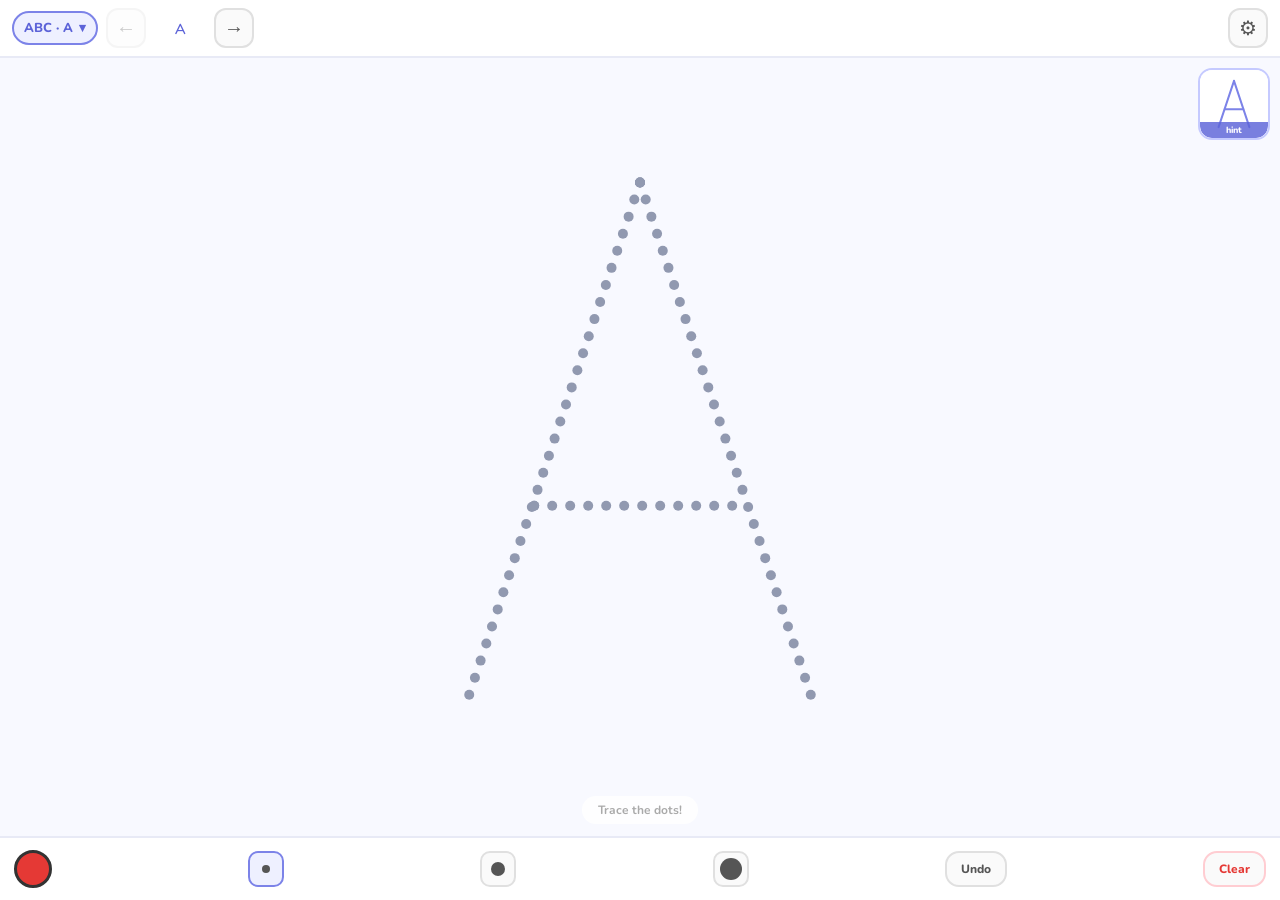
==== commit dd616abd: "fix repsponsive issue" ====
--- a/index.html
+++ b/index.html
@@ -9,7 +9,8 @@
 <link href="https://fonts.googleapis.com/css2?family=Fredoka+One&family=Nunito:wght@700;800&display=swap" rel="stylesheet">
 <style>
 *{margin:0;padding:0;box-sizing:border-box;-webkit-tap-highlight-color:transparent;user-select:none;-webkit-user-select:none;}
-body{background:#f0f4ff;font-family:'Nunito',sans-serif;overflow:hidden;width:100vw;height:100vh;display:flex;flex-direction:column;}
+html{width:100%;height:100%;height:100dvh;overflow:hidden;}
+body{background:#f0f4ff;font-family:'Nunito',sans-serif;overflow:hidden;width:100vw;height:100%;min-height:100dvh;display:flex;flex-direction:column;}
 
 /* ── TOP BAR ── */
 #topbar{
@@ -20,10 +21,10 @@
 }
 #picker-btn{
   display:flex;align-items:center;gap:6px;
-  padding:6px 14px;border-radius:20px;
+  padding:6px 10px;border-radius:20px;
   border:2px solid #7c83e8;background:#eef0ff;
   font-family:'Nunito',sans-serif;font-weight:800;font-size:13px;color:#5c63d8;
-  cursor:pointer;white-space:nowrap;flex:1;min-width:0;
+  cursor:pointer;white-space:nowrap;flex:0 1 auto;min-width:0;max-width:min(34vw,150px);
   touch-action:manipulation;
 }
 #picker-btn span{overflow:hidden;text-overflow:ellipsis;white-space:nowrap;}
@@ -37,9 +38,10 @@
 .nav-btn:active{transform:scale(0.9);background:#eef0ff;}
 .nav-btn:disabled{opacity:0.3;pointer-events:none;}
 #tpl-label{font-family:'Fredoka One',cursive;font-size:15px;color:#5c63d8;min-width:52px;text-align:center;flex-shrink:0;}
+#settingsBtn{margin-left:auto;}
 
 /* ── CANVAS ── */
-#canvas-area{flex:1;position:relative;overflow:hidden;touch-action:none;}
+#canvas-area{flex:1 1 auto;min-height:0;position:relative;overflow:hidden;touch-action:none;}
 #template-canvas,#draw-canvas{position:absolute;top:0;left:0;}
 #template-canvas{pointer-events:none;}
 #draw-canvas{cursor:crosshair;touch-action:none;}
@@ -87,13 +89,21 @@
   display:flex;align-items:center;justify-content:space-between;
   padding:10px 14px;padding-bottom:max(10px,env(safe-area-inset-bottom));background:#fff;
   border-top:2px solid #e8eaf6;flex-shrink:0;
-  min-height:64px;gap:8px;flex-wrap:wrap;
+  min-height:64px;gap:8px;flex-wrap:nowrap;
+}
+@supports(height:100svh){
+  html{height:100svh;}
+  body{min-height:100svh;}
 }
 @media(max-width:380px){
   #bottombar{padding:8px 10px;padding-bottom:max(8px,env(safe-area-inset-bottom));gap:6px;}
   .action-btn{padding:8px 10px;}
   .brush-btn{width:32px;height:32px;}
   #color-trigger{width:34px;height:34px;}
+}
+@media(max-width:520px){
+  #topbar{gap:6px;padding-left:8px;padding-right:8px;}
+  #picker-btn{max-width:104px;padding-left:8px;padding-right:8px;}
 }
 
 /* current color dot (opens picker) */
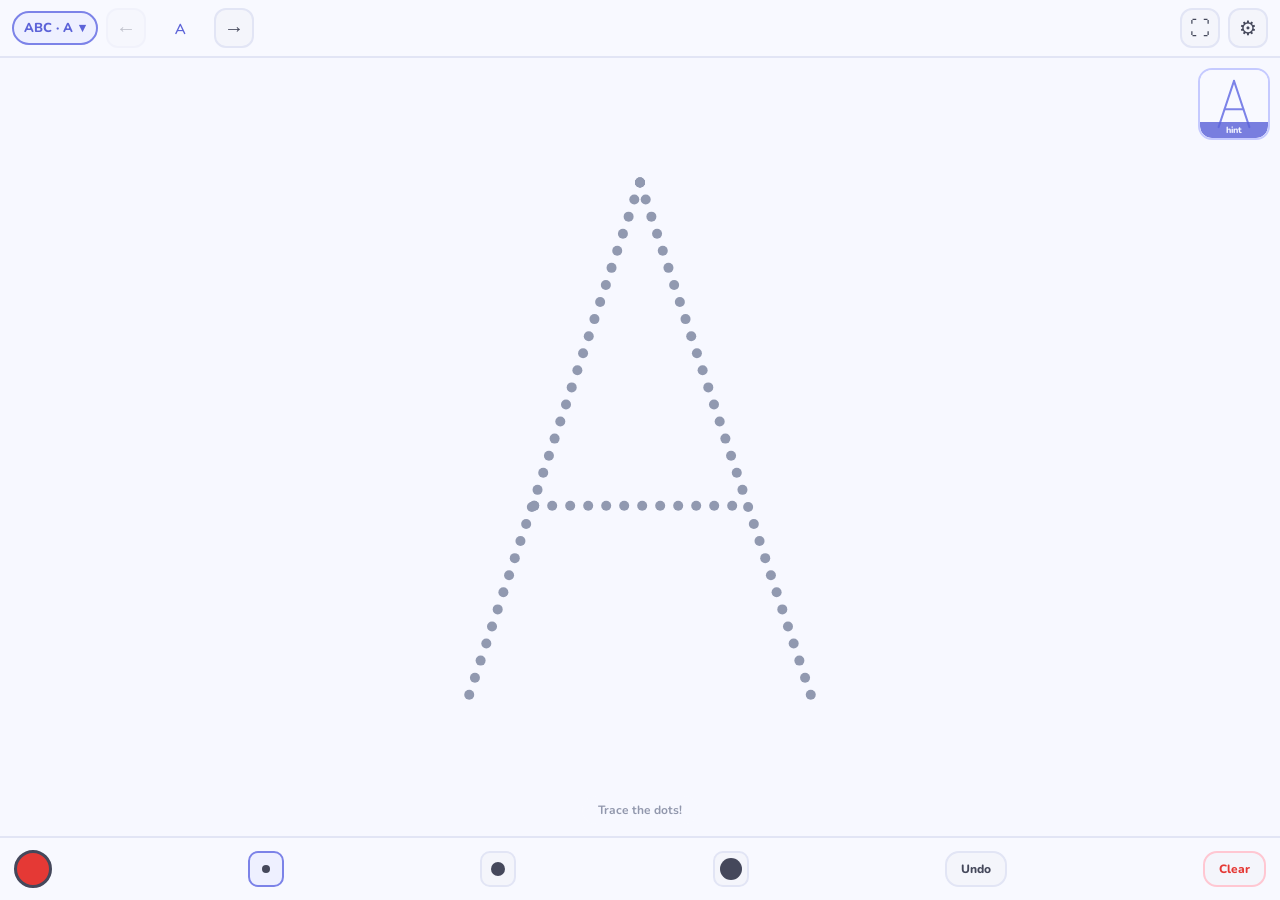
==== commit 4423d0fd: "fix repsponsive issue" ====
--- a/index.html
+++ b/index.html
@@ -8,37 +8,80 @@
 <title>Baby Drawing</title>
 <link href="https://fonts.googleapis.com/css2?family=Fredoka+One&family=Nunito:wght@700;800&display=swap" rel="stylesheet">
 <style>
+:root{
+  color-scheme:light;
+  --page-bg:#eef2ff;
+  --panel-bg:#f8f9ff;
+  --soft-bg:#eef0ff;
+  --button-bg:#f4f5fb;
+  --canvas-bg:#f7f8ff;
+  --border:#e2e5f5;
+  --border-strong:#c5caff;
+  --accent:#5c63d8;
+  --accent-strong:#7c83e8;
+  --text:#45485b;
+  --muted:#9298ad;
+  --overlay:rgba(42,45,75,0.48);
+  --hint-overlay:rgba(30,30,60,0.55);
+  --toast-bg:rgba(248,249,255,0.92);
+  --danger:#e53935;
+  --danger-bg:#ffe9ee;
+  --danger-border:#ffc7d2;
+  --shadow:0 4px 24px rgba(92,99,216,0.18);
+}
+:root[data-theme="dark"]{
+  color-scheme:dark;
+  --page-bg:#171924;
+  --panel-bg:#222534;
+  --soft-bg:#2c3150;
+  --button-bg:#282b3a;
+  --canvas-bg:#1d2030;
+  --border:#34384d;
+  --border-strong:#5960a8;
+  --accent:#a8adff;
+  --accent-strong:#878dff;
+  --text:#e3e6f4;
+  --muted:#9aa1bd;
+  --overlay:rgba(8,10,18,0.62);
+  --hint-overlay:rgba(8,10,18,0.68);
+  --toast-bg:rgba(34,37,52,0.92);
+  --danger:#ff7b7b;
+  --danger-bg:#40242c;
+  --danger-border:#6a3543;
+  --shadow:0 4px 24px rgba(0,0,0,0.28);
+}
 *{margin:0;padding:0;box-sizing:border-box;-webkit-tap-highlight-color:transparent;user-select:none;-webkit-user-select:none;}
 html{width:100%;height:100%;height:100dvh;overflow:hidden;}
-body{background:#f0f4ff;font-family:'Nunito',sans-serif;overflow:hidden;width:100vw;height:100%;min-height:100dvh;display:flex;flex-direction:column;}
+body{background:var(--page-bg);font-family:'Nunito',sans-serif;overflow:hidden;width:100vw;height:100%;min-height:100dvh;display:flex;flex-direction:column;color:var(--text);}
 
 /* ── TOP BAR ── */
 #topbar{
   display:flex;align-items:center;gap:8px;
-  padding:8px 12px;padding-top:max(8px,env(safe-area-inset-top));background:#fff;
-  border-bottom:2px solid #e8eaf6;flex-shrink:0;
+  padding:8px 12px;padding-top:max(8px,env(safe-area-inset-top));background:var(--panel-bg);
+  border-bottom:2px solid var(--border);flex-shrink:0;
   min-height:54px;
 }
 #picker-btn{
   display:flex;align-items:center;gap:6px;
   padding:6px 10px;border-radius:20px;
-  border:2px solid #7c83e8;background:#eef0ff;
-  font-family:'Nunito',sans-serif;font-weight:800;font-size:13px;color:#5c63d8;
+  border:2px solid var(--accent-strong);background:var(--soft-bg);
+  font-family:'Nunito',sans-serif;font-weight:800;font-size:13px;color:var(--accent);
   cursor:pointer;white-space:nowrap;flex:0 1 auto;min-width:0;max-width:min(34vw,150px);
   touch-action:manipulation;
 }
 #picker-btn span{overflow:hidden;text-overflow:ellipsis;white-space:nowrap;}
 .nav-btn{
   width:40px;height:40px;border-radius:12px;
-  border:2px solid #e0e0e0;background:#fafafa;
+  border:2px solid var(--border);background:var(--button-bg);
   font-size:20px;cursor:pointer;flex-shrink:0;
   display:flex;align-items:center;justify-content:center;
-  touch-action:manipulation;color:#555;transition:transform 0.1s;
-}
-.nav-btn:active{transform:scale(0.9);background:#eef0ff;}
+  touch-action:manipulation;color:var(--text);transition:transform 0.1s;
+}
+.nav-btn:active{transform:scale(0.9);background:var(--soft-bg);}
 .nav-btn:disabled{opacity:0.3;pointer-events:none;}
-#tpl-label{font-family:'Fredoka One',cursive;font-size:15px;color:#5c63d8;min-width:52px;text-align:center;flex-shrink:0;}
-#settingsBtn{margin-left:auto;}
+#tpl-label{font-family:'Fredoka One',cursive;font-size:15px;color:var(--accent);min-width:52px;text-align:center;flex-shrink:0;}
+#fullscreenBtn{margin-left:auto;}
+#settingsBtn{margin-left:0;}
 
 /* ── CANVAS ── */
 #canvas-area{flex:1 1 auto;min-height:0;position:relative;overflow:hidden;touch-action:none;}
@@ -50,45 +93,45 @@
 #hint-thumb{
   position:absolute;top:10px;right:10px;
   width:72px;height:72px;border-radius:14px;
-  background:#fff;border:2px solid #c5caff;
+  background:var(--panel-bg);border:2px solid var(--border-strong);
   overflow:hidden;cursor:pointer;
   display:flex;align-items:center;justify-content:center;
   transition:transform 0.15s;z-index:10;
 }
 #hint-thumb:active{transform:scale(0.93);}
 #hint-thumb canvas{width:100%;height:100%;}
-#hint-label{position:absolute;bottom:0;left:0;right:0;background:rgba(92,99,216,0.82);color:#fff;font-size:9px;font-weight:800;text-align:center;padding:2px 0;border-radius:0 0 12px 12px;}
+#hint-label{position:absolute;bottom:0;left:0;right:0;background:rgba(92,99,216,0.82);color:#f4f6ff;font-size:9px;font-weight:800;text-align:center;padding:2px 0;border-radius:0 0 12px 12px;}
 
 /* ── HINT OVERLAY ── */
 #hint-overlay{
-  position:absolute;inset:0;background:rgba(30,30,60,0.55);
+  position:absolute;inset:0;background:var(--hint-overlay);
   display:flex;align-items:center;justify-content:center;
   z-index:20;opacity:0;pointer-events:none;transition:opacity 0.2s;
 }
 #hint-overlay.open{opacity:1;pointer-events:all;}
 #hint-big{
   width:min(80vw,80vh);height:min(80vw,80vh);
-  background:#fff;border-radius:20px;border:3px solid #c5caff;
+  background:var(--panel-bg);border-radius:20px;border:3px solid var(--border-strong);
   display:flex;align-items:center;justify-content:center;overflow:hidden;
   transform:scale(0.9);transition:transform 0.2s;
 }
 #hint-overlay.open #hint-big{transform:scale(1);}
 #hint-big canvas{width:100%;height:100%;}
-#hint-close{position:absolute;top:16px;right:16px;width:36px;height:36px;border-radius:50%;background:#fff;border:none;font-size:20px;cursor:pointer;display:flex;align-items:center;justify-content:center;color:#888;}
+#hint-close{position:absolute;top:16px;right:16px;width:36px;height:36px;border-radius:50%;background:var(--panel-bg);border:none;font-size:20px;cursor:pointer;display:flex;align-items:center;justify-content:center;color:var(--muted);}
 
 /* ── TRACE HINT ── */
 #trace-hint{
   position:absolute;bottom:12px;left:50%;transform:translateX(-50%);
-  background:rgba(255,255,255,0.92);border-radius:20px;
-  padding:6px 16px;font-size:12px;font-weight:700;color:#aaa;
+  background:var(--toast-bg);border-radius:20px;
+  padding:6px 16px;font-size:12px;font-weight:700;color:var(--muted);
   pointer-events:none;transition:opacity 0.5s;white-space:nowrap;
 }
 
 /* ── BOTTOM BAR ── */
 #bottombar{
   display:flex;align-items:center;justify-content:space-between;
-  padding:10px 14px;padding-bottom:max(10px,env(safe-area-inset-bottom));background:#fff;
-  border-top:2px solid #e8eaf6;flex-shrink:0;
+  padding:10px 14px;padding-bottom:max(10px,env(safe-area-inset-bottom));background:var(--panel-bg);
+  border-top:2px solid var(--border);flex-shrink:0;
   min-height:64px;gap:8px;flex-wrap:nowrap;
 }
 @supports(height:100svh){
@@ -109,7 +152,7 @@
 /* current color dot (opens picker) */
 #color-trigger{
   width:38px;height:38px;border-radius:50%;
-  border:3px solid #333;cursor:pointer;flex-shrink:0;
+  border:3px solid var(--text);cursor:pointer;flex-shrink:0;
   transition:transform 0.1s;touch-action:manipulation;
   position:relative;
 }
@@ -118,32 +161,33 @@
 /* brush size row */
 .brush-btn{
   width:36px;height:36px;border-radius:10px;
-  border:2px solid #e0e0e0;background:#fafafa;cursor:pointer;
+  border:2px solid var(--border);background:var(--button-bg);cursor:pointer;
   display:flex;align-items:center;justify-content:center;
   flex-shrink:0;transition:transform 0.1s;touch-action:manipulation;
 }
 .brush-btn:active{transform:scale(0.9);}
-.brush-btn.active{background:#eef0ff;border-color:#7c83e8;}
+.brush-btn.active{background:var(--soft-bg);border-color:var(--accent-strong);}
+.brush-btn circle{fill:var(--text);}
 
 .action-btn{
   padding:8px 14px;border-radius:14px;
-  border:2px solid #e0e0e0;background:#fafafa;
-  font-family:'Nunito',sans-serif;font-weight:800;font-size:12px;color:#555;
+  border:2px solid var(--border);background:var(--button-bg);
+  font-family:'Nunito',sans-serif;font-weight:800;font-size:12px;color:var(--text);
   cursor:pointer;flex-shrink:0;white-space:nowrap;
   touch-action:manipulation;transition:transform 0.1s;
 }
 .action-btn:active{transform:scale(0.93);}
-.action-btn.danger{color:#e53935;border-color:#ffcdd2;}
-.action-btn.danger:active{background:#ffebee;}
+.action-btn.danger{color:var(--danger);border-color:var(--danger-border);}
+.action-btn.danger:active{background:var(--danger-bg);}
 
 /* ── COLOR POPUP ── */
 #color-popup{
   position:absolute;bottom:calc(74px + env(safe-area-inset-bottom));left:12px;
-  background:#fff;border-radius:18px;
-  border:2px solid #e8eaf6;
+  background:var(--panel-bg);border-radius:18px;
+  border:2px solid var(--border);
   padding:12px;z-index:30;
   display:none;
-  box-shadow:0 4px 24px rgba(92,99,216,0.18);
+  box-shadow:var(--shadow);
 }
 #color-popup.open{display:block;}
 #color-grid{display:grid;grid-template-columns:repeat(6,36px);gap:8px;}
@@ -153,51 +197,51 @@
   transition:transform 0.1s;touch-action:manipulation;
 }
 .cpick:active{transform:scale(0.88);}
-.cpick.active{border-color:#333;transform:scale(1.15);}
+.cpick.active{border-color:var(--text);transform:scale(1.15);}
 #popup-close-area{position:fixed;inset:0;z-index:29;display:none;}
 #popup-close-area.open{display:block;}
 
 /* ── MODAL ── */
-#overlay{position:fixed;inset:0;background:rgba(60,60,100,0.45);display:flex;align-items:center;justify-content:center;z-index:100;opacity:0;pointer-events:none;transition:opacity 0.2s;}
+#overlay{position:fixed;inset:0;background:var(--overlay);display:flex;align-items:center;justify-content:center;z-index:100;opacity:0;pointer-events:none;transition:opacity 0.2s;}
 #overlay.open{opacity:1;pointer-events:all;}
-#modal{background:#fff;border-radius:24px;width:min(94vw,520px);max-height:82vh;display:flex;flex-direction:column;overflow:hidden;transform:scale(0.94);transition:transform 0.2s;}
+#modal{background:var(--panel-bg);border-radius:24px;width:min(94vw,520px);max-height:82vh;display:flex;flex-direction:column;overflow:hidden;transform:scale(0.94);transition:transform 0.2s;}
 #overlay.open #modal{transform:scale(1);}
 #modal-header{padding:14px 16px 0;display:flex;flex-direction:column;gap:8px;flex-shrink:0;}
-#modal-title{font-family:'Fredoka One',cursive;font-size:18px;color:#5c63d8;}
+#modal-title{font-family:'Fredoka One',cursive;font-size:18px;color:var(--accent);}
 #topic-tabs{display:flex;gap:6px;flex-wrap:wrap;}
-.tab-btn{padding:5px 12px;border-radius:16px;border:2px solid #e0e0e0;background:#fafafa;font-family:'Nunito',sans-serif;font-weight:800;font-size:12px;color:#777;cursor:pointer;touch-action:manipulation;}
-.tab-btn.active{background:#eef0ff;border-color:#7c83e8;color:#5c63d8;}
+.tab-btn{padding:5px 12px;border-radius:16px;border:2px solid var(--border);background:var(--button-bg);font-family:'Nunito',sans-serif;font-weight:800;font-size:12px;color:var(--muted);cursor:pointer;touch-action:manipulation;}
+.tab-btn.active{background:var(--soft-bg);border-color:var(--accent-strong);color:var(--accent);}
 #modal-grid-wrap{flex:1;overflow-y:auto;padding:12px 16px 16px;}
 #modal-grid{display:grid;grid-template-columns:repeat(auto-fill,minmax(76px,1fr));gap:10px;}
-.grid-item{aspect-ratio:1;border-radius:14px;border:2px solid #e8eaf6;background:#f8f9ff;display:flex;flex-direction:column;align-items:center;justify-content:center;gap:4px;cursor:pointer;touch-action:manipulation;transition:transform 0.1s;}
+.grid-item{aspect-ratio:1;border-radius:14px;border:2px solid var(--border);background:var(--canvas-bg);display:flex;flex-direction:column;align-items:center;justify-content:center;gap:4px;cursor:pointer;touch-action:manipulation;transition:transform 0.1s;}
 .grid-item:active{transform:scale(0.92);}
-.grid-item.active{border-color:#7c83e8;background:#eef0ff;}
+.grid-item.active{border-color:var(--accent-strong);background:var(--soft-bg);}
 .grid-item canvas{pointer-events:none;}
-.grid-item-label{font-size:11px;font-weight:800;color:#aaa;font-family:'Nunito',sans-serif;text-align:center;}
+.grid-item-label{font-size:11px;font-weight:800;color:var(--muted);font-family:'Nunito',sans-serif;text-align:center;}
 
 /* ── SETTINGS ── */
-#settings-overlay{position:fixed;inset:0;background:rgba(60,60,100,0.45);display:flex;align-items:center;justify-content:center;z-index:110;opacity:0;pointer-events:none;transition:opacity 0.2s;}
+#settings-overlay{position:fixed;inset:0;background:var(--overlay);display:flex;align-items:center;justify-content:center;z-index:110;opacity:0;pointer-events:none;transition:opacity 0.2s;}
 #settings-overlay.open{opacity:1;pointer-events:all;}
-#settings-modal{background:#fff;border-radius:24px;width:min(92vw,380px);max-height:82vh;display:flex;flex-direction:column;overflow:hidden;transform:scale(0.94);transition:transform 0.2s;}
+#settings-modal{background:var(--panel-bg);border-radius:24px;width:min(92vw,380px);max-height:82vh;display:flex;flex-direction:column;overflow:hidden;transform:scale(0.94);transition:transform 0.2s;}
 #settings-overlay.open #settings-modal{transform:scale(1);}
-#settings-header{padding:16px 16px 12px;display:flex;align-items:center;justify-content:space-between;border-bottom:2px solid #e8eaf6;flex-shrink:0;}
-#settings-title{font-family:'Fredoka One',cursive;font-size:18px;color:#5c63d8;}
+#settings-header{padding:16px 16px 12px;display:flex;align-items:center;justify-content:space-between;border-bottom:2px solid var(--border);flex-shrink:0;}
+#settings-title{font-family:'Fredoka One',cursive;font-size:18px;color:var(--accent);}
 #settings-body{overflow-y:auto;padding:4px 0 16px;}
-.s-section{padding:10px 16px 3px;font-size:10px;font-weight:800;color:#bbb;letter-spacing:.08em;text-transform:uppercase;}
+.s-section{padding:10px 16px 3px;font-size:10px;font-weight:800;color:var(--muted);letter-spacing:.08em;text-transform:uppercase;}
 .s-row{display:flex;align-items:center;justify-content:space-between;padding:13px 16px;gap:12px;}
-.s-row+.s-row{border-top:1px solid #f2f3ff;}
-.s-label{font-size:14px;font-weight:800;color:#444;}
-.s-desc{font-size:11px;color:#bbb;margin-top:2px;}
-.lang-toggle{display:flex;background:#f0f2ff;border-radius:20px;padding:3px;gap:3px;}
-.lang-btn{padding:5px 14px;border-radius:16px;border:none;font-family:'Nunito',sans-serif;font-weight:800;font-size:13px;color:#999;background:transparent;cursor:pointer;transition:all 0.15s;touch-action:manipulation;}
-.lang-btn.active{background:#fff;color:#5c63d8;box-shadow:0 1px 6px rgba(92,99,216,0.18);}
-#fillSlider{width:110px;accent-color:#5c63d8;cursor:pointer;}
-#fillValue{font-size:13px;font-weight:800;color:#5c63d8;min-width:38px;text-align:right;}
-.s-btn{padding:8px 18px;border-radius:14px;border:2px solid #e8eaf6;background:#fafafa;font-family:'Nunito',sans-serif;font-weight:800;font-size:13px;color:#555;cursor:pointer;touch-action:manipulation;transition:transform 0.1s;}
+.s-row+.s-row{border-top:1px solid var(--border);}
+.s-label{font-size:14px;font-weight:800;color:var(--text);}
+.s-desc{font-size:11px;color:var(--muted);margin-top:2px;}
+.seg-toggle{display:flex;background:var(--soft-bg);border-radius:20px;padding:3px;gap:3px;}
+.seg-btn,.lang-btn{padding:5px 14px;border-radius:16px;border:none;font-family:'Nunito',sans-serif;font-weight:800;font-size:13px;color:var(--muted);background:transparent;cursor:pointer;transition:all 0.15s;touch-action:manipulation;}
+.seg-btn.active,.lang-btn.active{background:var(--panel-bg);color:var(--accent);box-shadow:0 1px 6px rgba(92,99,216,0.18);}
+#fillSlider{width:110px;accent-color:var(--accent);cursor:pointer;}
+#fillValue{font-size:13px;font-weight:800;color:var(--accent);min-width:38px;text-align:right;}
+.s-btn{padding:8px 18px;border-radius:14px;border:2px solid var(--border);background:var(--button-bg);font-family:'Nunito',sans-serif;font-weight:800;font-size:13px;color:var(--text);cursor:pointer;touch-action:manipulation;transition:transform 0.1s;}
 .s-btn:active{transform:scale(0.93);}
-.s-btn.accent{background:#eef0ff;border-color:#7c83e8;color:#5c63d8;}
+.s-btn.accent{background:var(--soft-bg);border-color:var(--accent-strong);color:var(--accent);}
 .plan-pill{padding:4px 12px;border-radius:20px;font-size:11px;font-weight:800;}
-.plan-pill.free{background:#f0f2ff;color:#5c63d8;}
+.plan-pill.free{background:var(--soft-bg);color:var(--accent);}
 .plan-pill.ban{background:#fff8e1;color:#e65100;}
 </style>
 </head>
@@ -209,6 +253,7 @@
   <button class="nav-btn" id="prevBtn">←</button>
   <span id="tpl-label">A</span>
   <button class="nav-btn" id="nextBtn">→</button>
+  <button class="nav-btn" id="fullscreenBtn" title="Full screen">⛶</button>
   <button class="nav-btn" id="settingsBtn" title="Settings">⚙</button>
 </div>
 
@@ -279,9 +324,17 @@
 
       <div class="s-row">
         <div class="s-label" data-i18n="language">Language</div>
-        <div class="lang-toggle">
+        <div class="seg-toggle">
           <button class="lang-btn active" data-lang="en">EN</button>
           <button class="lang-btn" data-lang="vi">VI</button>
+        </div>
+      </div>
+
+      <div class="s-row">
+        <div class="s-label" data-i18n="theme">Theme</div>
+        <div class="seg-toggle">
+          <button class="seg-btn theme-btn active" data-theme="light" data-i18n="light">Light</button>
+          <button class="seg-btn theme-btn" data-theme="dark" data-i18n="dark">Dark</button>
         </div>
       </div>
 
@@ -331,7 +384,7 @@
   '#3f51b5','#1e88e5','#039be5','#00acc1',
   '#00897b','#43a047','#7cb342','#c0ca33',
   '#fdd835','#fb8c00','#f4511e','#795548',
-  '#546e7a','#333333','#ffffff','#f8bbd0',
+  '#546e7a','#333333','#263238','#f8bbd0',
   '#b3e5fc','#c8e6c9','#fff9c4','#ffe0b2',
 ];
 
@@ -553,6 +606,11 @@
 };
 
 const DOT_R=5, DOT_COLOR='#9199b0', DOT_SPACING=18;
+const root=document.documentElement;
+
+function cssVar(name){
+  return getComputedStyle(root).getPropertyValue(name).trim();
+}
 
 function samplePolyline(pts,spacing){
   const dots=[];let carry=0;
@@ -678,10 +736,10 @@
   const strokes=getStrokesForItem(topic,item);
   if(!strokes)return;
   ctx.clearRect(0,0,w,h);
-  ctx.fillStyle='#fff';ctx.fillRect(0,0,w,h);
+  ctx.fillStyle=cssVar('--panel-bg')||'#f8f9ff';ctx.fillRect(0,0,w,h);
   const{ox,oy,sc}=computeTransform(strokes,w,h);
   const lw=Math.max(2,Math.min(w,h)*0.025);
-  drawLines(ctx,strokes,ox,oy,sc,'#7c83e8',lw);
+  drawLines(ctx,strokes,ox,oy,sc,cssVar('--accent-strong')||'#7c83e8',lw);
 }
 
 // ── DOM refs
@@ -706,13 +764,14 @@
 const hintSmall=document.getElementById('hint-small-canvas');
 const hintOverlay=document.getElementById('hint-overlay');
 const hintBig=document.getElementById('hint-big-canvas');
+const fullscreenBtn=document.getElementById('fullscreenBtn');
 
 // ── i18n
 const I18N={
   en:{
     undo:'Undo',clear:'Clear',hint:'hint',trace:'Trace the dots!',
     chooseTemplate:'Choose a template',settings:'Settings',
-    language:'Language',templateSize:'Template size',
+    language:'Language',theme:'Theme',light:'Light',dark:'Dark',templateSize:'Template size',
     templateSizeDesc:'How large the template appears',
     login:'Sign in',loginDesc:'Save progress across devices',
     upgrade:'Upgrade',upgradeDesc:'Unlock all templates and themes',
@@ -729,7 +788,8 @@
   }
 };
 let lang='en';
-function t(k){return(I18N[lang]||I18N.en)[k]||k;}
+let theme=localStorage.getItem('babyDrawingTheme')||'light';
+function t(k){return(I18N[lang]||I18N.en)[k]||I18N.en[k]||k;}
 function applyLang(){
   document.querySelectorAll('[data-i18n]').forEach(el=>{
     const k=el.getAttribute('data-i18n');
@@ -741,6 +801,14 @@
   document.getElementById('modal-title').textContent=t('chooseTemplate');
   document.getElementById('settings-title').textContent=t('settings');
 }
+function applyTheme(nextTheme){
+  theme=nextTheme==='dark'?'dark':'light';
+  root.dataset.theme=theme;
+  localStorage.setItem('babyDrawingTheme',theme);
+  document.querySelectorAll('.theme-btn').forEach(b=>b.classList.toggle('active',b.dataset.theme===theme));
+  if(tCanvas.width)doRender();
+  if(overlay.classList.contains('open'))buildModalGrid(currentTopic);
+}
 
 let TEMPLATE_FILL=0.68;
 
@@ -757,7 +825,6 @@
     const btn=document.createElement('div');
     btn.className='cpick'+(c===color?' active':'');
     btn.style.background=c;
-    if(c==='#ffffff')btn.style.border='3px solid #ccc';
     btn.addEventListener('click',()=>{
       color=c;
       colorTrigger.style.background=c;
@@ -802,7 +869,7 @@
 function doRender(){
   const w=tCanvas.width,h=tCanvas.height;
   tCtx.clearRect(0,0,w,h);
-  tCtx.fillStyle='#f8f9ff';tCtx.fillRect(0,0,w,h);
+  tCtx.fillStyle=cssVar('--canvas-bg')||'#f8f9ff';tCtx.fillRect(0,0,w,h);
   const topic=TOPICS[currentTopic];
   const item=topic.items[currentIndex];
   if(topic.type==='skeleton') renderSkeletonDots(tCtx,item.key,w,h,DOT_R,DOT_SPACING);
@@ -844,7 +911,7 @@
     const cvs=document.createElement('canvas');
     cvs.width=cvs.height=60;
     const ctx=cvs.getContext('2d');
-    ctx.fillStyle='#f8f9ff';ctx.fillRect(0,0,60,60);
+    ctx.fillStyle=cssVar('--canvas-bg')||'#f8f9ff';ctx.fillRect(0,0,60,60);
     if(t.type==='skeleton') renderSkeletonDots(ctx,item.key,60,60,2,7);
     else renderPolypathDots(ctx,getStrokesForItem(t,item),60,60,2,7);
     cell.appendChild(cvs);
@@ -886,6 +953,20 @@
 document.getElementById('settings-close').addEventListener('click',closeSettings);
 settingsOverlay.addEventListener('click',e=>{if(e.target===settingsOverlay)closeSettings();});
 
+function updateFullscreenButton(){
+  fullscreenBtn.textContent=document.fullscreenElement?'×':'⛶';
+  fullscreenBtn.title=document.fullscreenElement?'Exit full screen':'Full screen';
+}
+fullscreenBtn.addEventListener('click',async()=>{
+  try{
+    if(document.fullscreenElement)await document.exitFullscreen();
+    else await document.documentElement.requestFullscreen();
+  }catch(err){
+    console.warn('Fullscreen unavailable',err);
+  }
+});
+document.addEventListener('fullscreenchange',updateFullscreenButton);
+
 // language toggle
 document.querySelectorAll('.lang-btn').forEach(btn=>{
   btn.addEventListener('click',()=>{
@@ -893,6 +974,9 @@
     document.querySelectorAll('.lang-btn').forEach(b=>b.classList.toggle('active',b===btn));
     applyLang();
   });
+});
+document.querySelectorAll('.theme-btn').forEach(btn=>{
+  btn.addEventListener('click',()=>applyTheme(btn.dataset.theme));
 });
 
 // template fill slider
@@ -955,6 +1039,7 @@
 });
 document.addEventListener('contextmenu',e=>e.preventDefault());
 window.addEventListener('resize',resize);
+applyTheme(theme);
 resize();showTraceHint();
 </script>
 </body>
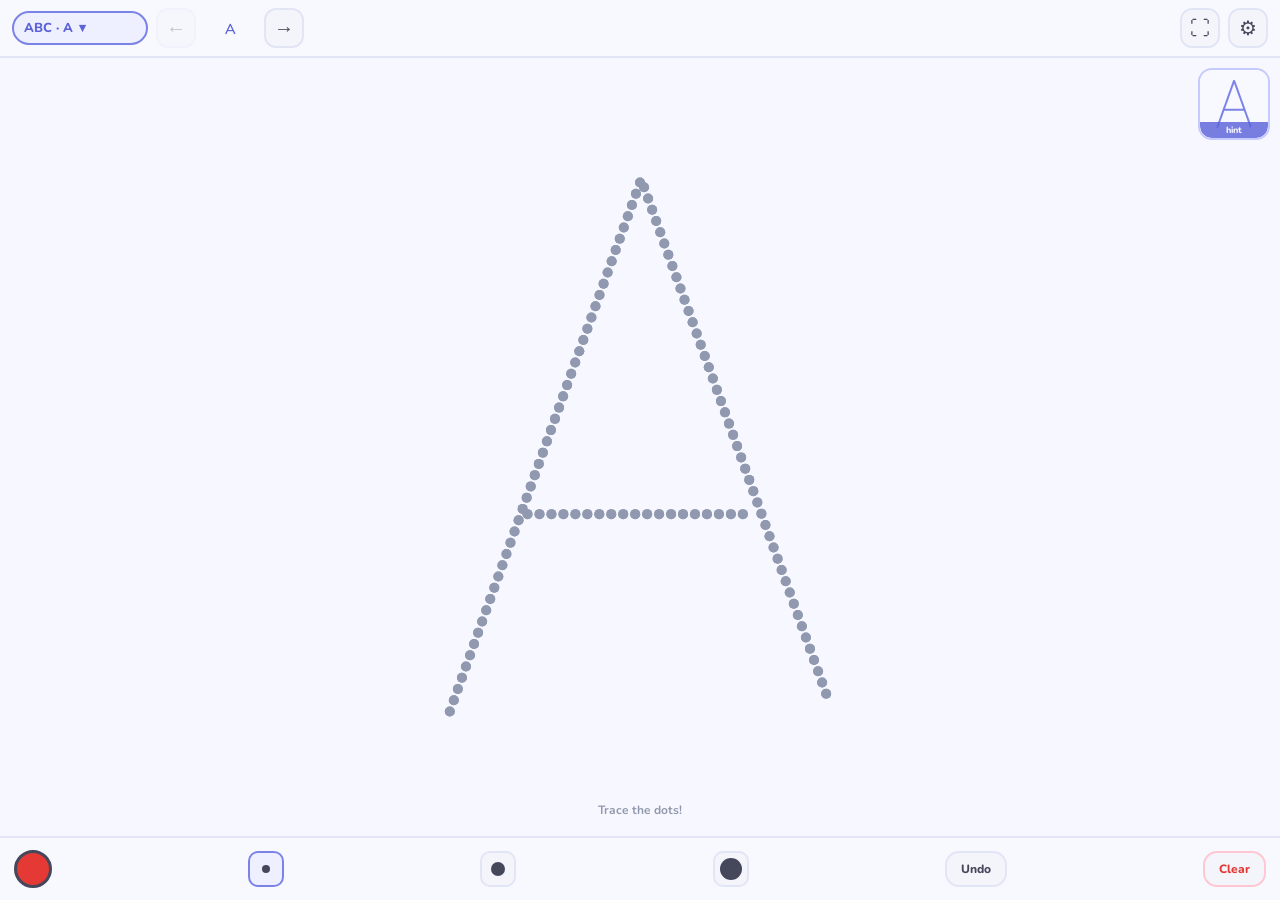
==== commit 979ab4a6: "fix repsponsive issue" ====
--- a/index.html
+++ b/index.html
@@ -66,7 +66,7 @@
   padding:6px 10px;border-radius:20px;
   border:2px solid var(--accent-strong);background:var(--soft-bg);
   font-family:'Nunito',sans-serif;font-weight:800;font-size:13px;color:var(--accent);
-  cursor:pointer;white-space:nowrap;flex:0 1 auto;min-width:0;max-width:min(34vw,150px);
+  cursor:pointer;white-space:nowrap;flex:0 0 auto;min-width:136px;max-width:min(46vw,230px);
   touch-action:manipulation;
 }
 #picker-btn span{overflow:hidden;text-overflow:ellipsis;white-space:nowrap;}
@@ -146,7 +146,16 @@
 }
 @media(max-width:520px){
   #topbar{gap:6px;padding-left:8px;padding-right:8px;}
-  #picker-btn{max-width:104px;padding-left:8px;padding-right:8px;}
+  #picker-btn{min-width:118px;max-width:150px;padding-left:8px;padding-right:8px;}
+}
+@media(min-width:700px){
+  body.fullscreen-active #topbar{
+    padding-left:max(72px,env(safe-area-inset-left));
+  }
+  body.fullscreen-active #picker-btn{
+    min-width:172px;
+    max-width:min(52vw,280px);
+  }
 }
 
 /* current color dot (opens picker) */
@@ -423,32 +432,32 @@
     "M16 8a4 4 0 1 0 -8 0v1a4 4 0 1 0 8 0",
     "M8 16a4 4 0 1 0 8 0v-8"
   ],
-  "A":[[[50,5],[20,95]],[[50,5],[80,95]],[[32,60],[68,60]]],
-  "B":[[[25,5],[25,95]],[[25,5],[55,5],[68,15],[68,28],[55,50],[25,50]],[[25,50],[58,50],[72,62],[72,78],[58,95],[25,95]]],
-  "C":[[[75,18],[62,8],[48,5],[34,8],[22,20],[18,35],[18,65],[22,80],[34,92],[48,95],[62,92],[75,82]]],
-  "D":[[[25,5],[25,95]],[[25,5],[52,5],[68,18],[75,35],[75,65],[68,82],[52,95],[25,95]]],
-  "E":[[[25,5],[25,95]],[[25,5],[75,5]],[[25,50],[62,50]],[[25,95],[75,95]]],
-  "F":[[[25,5],[25,95]],[[25,5],[75,5]],[[25,50],[62,50]]],
-  "G":[[[75,18],[62,8],[48,5],[34,8],[22,20],[18,35],[18,65],[22,80],[34,92],[48,95],[62,92],[75,82],[75,60],[55,60]]],
-  "H":[[[25,5],[25,95]],[[75,5],[75,95]],[[25,50],[75,50]]],
-  "I":[[[40,5],[60,5]],[[50,5],[50,95]],[[40,95],[60,95]]],
-  "J":[[[35,5],[65,5]],[[55,5],[55,75],[48,88],[38,92],[28,88],[22,78]]],
-  "K":[[[25,5],[25,95]],[[75,5],[25,55]],[[40,42],[75,95]]],
-  "L":[[[25,5],[25,95]],[[25,95],[72,95]]],
-  "M":[[[20,95],[20,5],[50,50],[80,5],[80,95]]],
-  "N":[[[22,95],[22,5],[78,95],[78,5]]],
-  "O":[[[50,5],[35,8],[22,20],[18,35],[18,65],[22,80],[35,92],[50,95],[65,92],[78,80],[82,65],[82,35],[78,20],[65,8],[50,5]]],
-  "P":[[[25,5],[25,95]],[[25,5],[55,5],[70,15],[70,35],[55,50],[25,50]]],
-  "Q":[[[50,5],[35,8],[22,20],[18,35],[18,65],[22,80],[35,92],[50,95],[65,92],[78,80],[82,65],[82,35],[78,20],[65,8],[50,5]],[[58,72],[80,95]]],
-  "R":[[[25,5],[25,95]],[[25,5],[55,5],[70,15],[70,35],[55,50],[25,50]],[[45,50],[78,95]]],
-  "S":[[[75,15],[62,5],[45,5],[30,15],[30,30],[45,45],[60,55],[72,65],[72,80],[60,92],[42,95],[25,85]]],
-  "T":[[[20,5],[80,5]],[[50,5],[50,95]]],
-  "U":[[[22,5],[22,70],[28,85],[40,93],[50,95],[60,93],[72,85],[78,70],[78,5]]],
-  "V":[[[20,5],[50,95],[80,5]]],
-  "W":[[[15,5],[30,95],[50,55],[70,95],[85,5]]],
-  "X":[[[22,5],[78,95]],[[78,5],[22,95]]],
-  "Y":[[[22,5],[50,52],[78,5]],[[50,52],[50,95]]],
-  "Z":[[[22,5],[78,5],[22,95],[78,95]]]
+  "A":["M18 95L50 6L82 95","M31 62H69"],
+  "B":["M24 6V95","M24 6H53C68 6 76 15 76 29C76 42 67 51 53 51H24","M24 51H57C73 51 82 60 82 73C82 88 71 95 55 95H24"],
+  "C":["M80 22C72 12 60 7 47 8C27 10 15 27 15 51C15 76 30 93 51 94C64 94 74 89 82 79"],
+  "D":["M24 6V95","M24 6H49C72 6 85 24 85 50C85 77 71 95 49 95H24"],
+  "E":["M76 6H24V95H78","M24 50H66"],
+  "F":["M24 95V6H78","M24 50H66"],
+  "G":["M81 23C73 13 61 8 48 8C28 9 15 27 15 51C15 75 30 93 52 94C66 94 77 87 83 76V58H58"],
+  "H":["M23 6V95","M77 6V95","M23 50H77"],
+  "I":["M36 6H64","M50 6V95","M36 95H64"],
+  "J":["M34 6H70","M58 6V70C58 87 48 96 34 96C24 96 17 90 14 80"],
+  "K":["M24 6V95","M78 6L24 56","M43 39L80 95"],
+  "L":["M24 6V95H76"],
+  "M":["M16 95V8L50 57L84 8V95"],
+  "N":["M22 95V6L78 95V6"],
+  "O":["M50 8C70 8 84 26 84 51C84 76 70 94 50 94C30 94 16 76 16 51C16 26 30 8 50 8Z"],
+  "P":["M24 95V6","M24 6H55C72 6 82 17 82 32C82 48 71 58 54 58H24"],
+  "Q":["M50 8C70 8 84 26 84 51C84 76 70 94 50 94C30 94 16 76 16 51C16 26 30 8 50 8Z","M61 72L82 95"],
+  "R":["M24 95V6","M24 6H55C72 6 82 17 82 32C82 48 71 58 54 58H24","M50 58L82 95"],
+  "S":["M78 20C69 11 56 7 43 9C27 11 18 22 18 35C18 50 31 56 49 61C66 66 78 72 78 83C78 94 65 99 49 96C36 94 26 89 18 80"],
+  "T":["M18 6H82","M50 6V95"],
+  "U":["M20 6V66C20 85 32 95 50 95C68 95 80 85 80 66V6"],
+  "V":["M18 6L50 95L82 6"],
+  "W":["M12 6L30 95L50 43L70 95L88 6"],
+  "X":["M20 6L80 95","M80 6L20 95"],
+  "Y":["M18 6L50 52L82 6","M50 52V95"],
+  "Z":["M20 6H80L20 95H82"]
 };
 
 const ANIMAL_PATHS = {
@@ -514,7 +523,14 @@
     "M4 7l3.75 2.4",
     "M20 7l-3.75 2.4"
   ],
-
+  "bat": [
+    "M17 16c.74 -2.286 2.778 -3.762 5 -3c-.173 -2.595 .13 -5.314 -2 -7.5c-1.708 2.648 -3.358 2.557 -5 2.5v-4l-3 2l-3 -2v4c-1.642 .057 -3.292 .148 -5 -2.5c-2.13 2.186 -1.827 4.905 -2 7.5c2.222 -.762 4.26 .714 5 3c2.593 0 3.889 .952 5 4c1.111 -3.048 2.407 -4 5 -4",
+    "M9 8a3 3 0 0 0 6 0"
+  ],
+"horse": [
+    "M7 10l-.85 8.507a1.357 1.357 0 0 0 1.35 1.493h.146a2 2 0 0 0 1.857 -1.257l.994 -2.486a2 2 0 0 1 1.857 -1.257h1.292a2 2 0 0 1 1.857 1.257l.994 2.486a2 2 0 0 0 1.857 1.257h.146a1.37 1.37 0 0 0 1.364 -1.494l-.864 -9.506h-8c0 -3 -3 -5 -6 -5l-3 6l2 2l3 -2",
+    "M22 14v-2a3 3 0 0 0 -3 -3"
+  ]
 
 };
 
@@ -543,6 +559,95 @@
 
 };
 
+const FOOD_PATHS = {
+  "burger": [
+    "M4 15h16a4 4 0 0 1 -4 4h-8a4 4 0 0 1 -4 -4",
+    "M12 4c3.783 0 6.953 2.133 7.786 5h-15.572c.833 -2.867 4.003 -5 7.786 -5",
+    "M5 12h14"
+  ],
+"coffee": [
+    "M3 14c.83 .642 2.077 1.017 3.5 1c1.423 .017 2.67 -.358 3.5 -1c.83 -.642 2.077 -1.017 3.5 -1c1.423 -.017 2.67 .358 3.5 1",
+    "M8 3a2.4 2.4 0 0 0 -1 2a2.4 2.4 0 0 0 1 2",
+    "M12 3a2.4 2.4 0 0 0 -1 2a2.4 2.4 0 0 0 1 2",
+    "M3 10h14v5a6 6 0 0 1 -6 6h-2a6 6 0 0 1 -6 -6v-5",
+    "M16.746 16.726a3 3 0 1 0 .252 -5.555"
+  ],
+"cake": [
+    "M3 20h18v-8a3 3 0 0 0 -3 -3h-12a3 3 0 0 0 -3 3v8",
+    "M3 14.803c.312 .135 .654 .204 1 .197a2.4 2.4 0 0 0 2 -1a2.4 2.4 0 0 1 2 -1a2.4 2.4 0 0 1 2 1a2.4 2.4 0 0 0 2 1a2.4 2.4 0 0 0 2 -1a2.4 2.4 0 0 1 2 -1a2.4 2.4 0 0 1 2 1a2.4 2.4 0 0 0 2 1c.35 .007 .692 -.062 1 -.197",
+    "M12 4l1.465 1.638a2 2 0 1 1 -3.015 .099l1.55 -1.737"
+  ],
+"meat": [
+    "M13.62 8.382l1.966 -1.967a2 2 0 1 1 3.414 -1.415a2 2 0 1 1 -1.413 3.414l-1.82 1.821",
+    "M5.904 18.596c2.733 2.734 5.9 4 7.07 2.829c1.172 -1.172 -.094 -4.338 -2.828 -7.071c-2.733 -2.734 -5.9 -4 -7.07 -2.829c-1.172 1.172 .094 4.338 2.828 7.071",
+    "M7.5 16l1 1",
+    "M12.975 21.425c3.905 -3.906 4.855 -9.288 2.121 -12.021c-2.733 -2.734 -8.115 -1.784 -12.02 2.121"
+  ],
+"cheese": [
+    "M4.519 20.008l16.481 -.008v-3.5a2 2 0 1 1 0 -4v-3.5h-16.722",
+    "M21 9l-9.385 -4.992c-2.512 .12 -4.758 1.42 -6.327 3.425c-1.423 1.82 -2.288 4.221 -2.288 6.854c0 2.117 .56 4.085 1.519 5.721",
+    "M15 13v.01",
+    "M8 13v.01",
+    "M11 16v.01"
+  ],
+"egg": [
+    "M19 14.083c0 4.154 -2.966 6.74 -7 6.917c-4.2 0 -7 -2.763 -7 -6.917c0 -5.538 3.5 -11.09 7 -11.083c3.5 .007 7 5.545 7 11.083"
+  ],
+"baguette": [
+    "M5.628 11.283l5.644 -5.637c2.665 -2.663 5.924 -3.747 8.663 -1.205l.188 .181a2.987 2.987 0 0 1 0 4.228l-11.287 11.274a3 3 0 0 1 -4.089 .135l-.143 -.135c-2.728 -2.724 -1.704 -6.117 1.024 -8.841",
+    "M9.5 7.5l1.5 3.5",
+    "M6.5 10.5l1.5 3.5",
+    "M12.5 4.5l1.5 3.5"
+  ],
+"carrot": [
+    "M3 21s9.834 -3.489 12.684 -6.34a4.487 4.487 0 0 0 0 -6.344a4.483 4.483 0 0 0 -6.342 0c-2.86 2.861 -6.347 12.689 -6.347 12.689l.005 -.005",
+    "M9 13l-1.5 -1.5",
+    "M16 14l-2 -2",
+    "M22 8s-1.14 -2 -3 -2c-1.406 0 -3 2 -3 2s1.14 2 3 2s3 -2 3 -2",
+    "M16 2s-2 1.14 -2 3s2 3 2 3s2 -1.577 2 -3c0 -1.86 -2 -3 -2 -3"
+  ],
+"lemon": [
+    "M17.536 3.393c3.905 3.906 3.905 10.237 0 14.143c-3.906 3.905 -10.237 3.905 -14.143 0l14.143 -14.143",
+    "M5.868 15.06a6.5 6.5 0 0 0 9.193 -9.192",
+    "M10.464 10.464l4.597 4.597",
+    "M10.464 10.464v6.364",
+    "M10.464 10.464h6.364"
+  ],
+"sausage": [
+    "M5.5 5.5a2.5 2.5 0 0 0 -2.5 2.5c0 7.18 5.82 13 13 13a2.5 2.5 0 1 0 0 -5a8 8 0 0 1 -8 -8a2.5 2.5 0 0 0 -2.5 -2.5",
+    "M5.195 5.519l-1.243 -1.989a1 1 0 0 1 .848 -1.53h1.392a1 1 0 0 1 .848 1.53l-1.245 1.99",
+    "M18.482 18.225l1.989 -1.243a1 1 0 0 1 1.53 .848v1.392a1 1 0 0 1 -1.53 .848l-1.991 -1.245"
+  ],
+"ice-cream": [
+    "M12 21.5v-4.5",
+    "M8 17h8v-10a4 4 0 1 0 -8 0v10",
+    "M8 10.5l8 -3.5",
+    "M8 14.5l8 -3.5"
+  ],
+"candy": [
+    "M7.05 11.293l4.243 -4.243a2 2 0 0 1 2.828 0l2.829 2.83a2 2 0 0 1 0 2.828l-4.243 4.243a2 2 0 0 1 -2.828 0l-2.829 -2.831a2 2 0 0 1 0 -2.828",
+    "M16.243 9.172l3.086 -.772a1.5 1.5 0 0 0 .697 -2.516l-2.216 -2.217a1.5 1.5 0 0 0 -2.44 .47l-1.248 2.913",
+    "M9.172 16.243l-.772 3.086a1.5 1.5 0 0 1 -2.516 .697l-2.217 -2.216a1.5 1.5 0 0 1 .47 -2.44l2.913 -1.248"
+  ],
+"mug": [
+    "M4.083 5h10.834a1.08 1.08 0 0 1 1.083 1.077v8.615c0 2.38 -1.94 4.308 -4.333 4.308h-4.334c-2.393 0 -4.333 -1.929 -4.333 -4.308v-8.615a1.08 1.08 0 0 1 1.083 -1.077",
+    "M16 8h2.5c1.38 0 2.5 1.045 2.5 2.333v2.334c0 1.288 -1.12 2.333 -2.5 2.333h-2.5"
+  ],
+"cup": [
+    "M5 11h14v-3h-14l0 3",
+    "M17.5 11l-1.5 10h-8l-1.5 -10",
+    "M6 8v-1a2 2 0 0 1 2 -2h8a2 2 0 0 1 2 2v1",
+    "M15 5v-2"
+  ],
+"coffee": [
+    "M17.95 9l-1.478 8.69c-.25 1.463 -.374 2.195 -.936 2.631c-1.2 .931 -6.039 .88 -7.172 0c-.562 -.436 -.687 -1.168 -.936 -2.632l-1.478 -8.689",
+    "M6 9l.514 -1.286a5.908 5.908 0 0 1 10.972 0l.514 1.286",
+    "M5 9h14",
+    "M12 9l4 -7",
+    "M7 14c.593 .642 1.484 1.017 2.5 1c1.016 .017 1.907 -.358 2.5 -1s1.484 -1.017 2.5 -1c1.016 -.017 1.907 .358 2.5 1"
+  ]
+}
+
 const CAR_PATHS = {
   "Car": [
     "M5 17a2 2 0 1 0 4 0a2 2 0 1 0 -4 0",
@@ -573,12 +678,88 @@
   "Plane": [
     "M16 10h4a2 2 0 0 1 0 4h-4l-4 7h-3l2 -7h-4l-2 2h-3l2 -4l-2 -4h3l2 2h4l-2 -7h3l4 7"
   ],
-
   "Sailboat": [
     "M2 20a2.4 2.4 0 0 0 2 1a2.4 2.4 0 0 0 2 -1a2.4 2.4 0 0 1 2 -1a2.4 2.4 0 0 1 2 1a2.4 2.4 0 0 0 2 1a2.4 2.4 0 0 0 2 -1a2.4 2.4 0 0 1 2 -1a2.4 2.4 0 0 1 2 1a2.4 2.4 0 0 0 2 1a2.4 2.4 0 0 0 2 -1",
     "M4 18l-1 -3h18l-1 3",
     "M11 12h7l-7 -9v9",
     "M8 7l-2 5"
+  ],
+  "motorbike": [
+    "M2 16a3 3 0 1 0 6 0a3 3 0 1 0 -6 0",
+    "M16 16a3 3 0 1 0 6 0a3 3 0 1 0 -6 0",
+    "M7.5 14h5l4 -4h-10.5m1.5 4l4 -4",
+    "M13 6h2l1.5 3l2 4"
+  ],
+"garden-cart": [
+    "M15 17.5a2.5 2.5 0 1 0 5 0a2.5 2.5 0 1 0 -5 0",
+    "M6 8v11a1 1 0 0 0 1.806 .591l3.694 -5.091v.055",
+    "M6 8h15l-3.5 7l-7.1 -.747a4 4 0 0 1 -3.296 -2.493l-2.853 -7.13a1 1 0 0 0 -.928 -.63h-1.323"
+  ],
+"steering-wheel": [
+    "M3 12a9 9 0 1 0 18 0a9 9 0 1 0 -18 0",
+    "M10 12a2 2 0 1 0 4 0a2 2 0 1 0 -4 0",
+    "M12 14l0 7",
+    "M10 12l-6.75 -2",
+    "M14 12l6.75 -2"
+  ],
+"forklift": [
+    "M3 17a2 2 0 1 0 4 0a2 2 0 1 0 -4 0",
+    "M12 17a2 2 0 1 0 4 0a2 2 0 1 0 -4 0",
+    "M7 17l5 0",
+    "M3 17v-6h13v6",
+    "M5 11v-4h4",
+    "M9 11v-6h4l3 6",
+    "M22 15h-3v-10",
+    "M16 13l3 0"
+  ],
+"backhoe": [
+    "M2 17a2 2 0 1 0 4 0a2 2 0 1 0 -4 0",
+    "M11 17a2 2 0 1 0 4 0a2 2 0 1 0 -4 0",
+    "M13 19l-9 0",
+    "M4 15l9 0",
+    "M8 12v-5h2a3 3 0 0 1 3 3v5",
+    "M5 15v-2a1 1 0 0 1 1 -1h7",
+    "M21.12 9.88l-3.12 -4.88l-5 5",
+    "M21.12 9.88a3 3 0 0 1 -2.12 5.12a3 3 0 0 1 -2.12 -.88l4.24 -4.24"
+  ],
+"tractor": [
+    "M3 15a4 4 0 1 0 8 0a4 4 0 1 0 -8 0",
+    "M7 15l0 .01",
+    "M17 17a2 2 0 1 0 4 0a2 2 0 1 0 -4 0",
+    "M10.5 17l6.5 0",
+    "M20 15.2v-4.2a1 1 0 0 0 -1 -1h-6l-2 -5h-6v6.5",
+    "M18 5h-1a1 1 0 0 0 -1 1v4"
+  ],
+"bulldozer": [
+    "M2 17a2 2 0 1 0 4 0a2 2 0 0 0 -4 0",
+    "M12 17a2 2 0 1 0 4 0a2 2 0 0 0 -4 0",
+    "M19 13v4a2 2 0 0 0 2 2h1",
+    "M14 19h-10",
+    "M4 15h10",
+    "M9 11v-5h2a3 3 0 0 1 3 3v6",
+    "M5 15v-3a1 1 0 0 1 1 -1h8",
+    "M19 17h-3"
+  ],
+"helicopter": [
+    "M3 10l1 2h6",
+    "M12 9a2 2 0 0 0 -2 2v3c0 1.1 .9 2 2 2h7a2 2 0 0 0 2 -2c0 -3.31 -3.13 -5 -7 -5h-2",
+    "M13 9l0 -3",
+    "M5 6l15 0",
+    "M15 9.1v3.9h5.5",
+    "M15 19l0 -3",
+    "M19 19l-8 0"
+  ],
+"air-balloon": [
+    "M9 21v-3h6v3a1 1 0 0 1 -1 1h-4a1 1 0 0 1 -1 -1",
+    "M9 18c-2.347 -2.169 -5 -5.226 -5 -8a8 8 0 1 1 16 0c0 2.774 -2.653 5.831 -5 8",
+    "M5.5 14h13",
+    "M10 14c-1.69 -4.712 -.924 -8.197 0 -11.602",
+    "M14 14c1.469 -3.867 1.19 -7.735 0 -11.602"
+  ],
+"tank": [
+    "M2 15a3 3 0 0 1 3 -3h12a3 3 0 0 1 3 3a3 3 0 0 1 -3 3h-12a3 3 0 0 1 -3 -3",
+    "M6 12l1 -5h5l3 5",
+    "M21 9l-7.8 0"
   ]
 };
 
@@ -593,7 +774,219 @@
   "Square up":["M16 12l-4 -4l-4 4","M12 16v-8","M3 5a2 2 0 0 1 2 -2h14a2 2 0 0 1 2 2v14a2 2 0 0 1 -2 2h-14a2 2 0 0 1 -2 -2v-14"],
   "Square left":["M12 8l-4 4l4 4","M16 12h-8","M3 5a2 2 0 0 1 2 -2h14a2 2 0 0 1 2 2v14a2 2 0 0 1 -2 2h-14a2 2 0 0 1 -2 -2v-14"],
   "Square right":["M12 16l4 -4l-4 -4","M8 12h8","M3 5a2 2 0 0 1 2 -2h14a2 2 0 0 1 2 2v14a2 2 0 0 1 -2 2h-14a2 2 0 0 1 -2 -2v-14"],
+  "diamond": [
+    "M6 5h12l3 5l-8.5 9.5a.7 .7 0 0 1 -1 0l-8.5 -9.5l3 -5",
+    "M10 12l-2 -2.2l.6 -1"
+  ],
+"heart": [
+    "M19.5 12.572l-7.5 7.428l-7.5 -7.428a5 5 0 1 1 7.5 -6.566a5 5 0 1 1 7.5 6.572"
+  ],
+"category": [
+    "M4 4h6v6h-6l0 -6",
+    "M14 4h6v6h-6l0 -6",
+    "M4 14h6v6h-6l0 -6",
+    "M14 17a3 3 0 1 0 6 0a3 3 0 1 0 -6 0"
+  ],
+"cube": [
+    "M21 16.008v-8.018a1.98 1.98 0 0 0 -1 -1.717l-7 -4.008a2.016 2.016 0 0 0 -2 0l-7 4.008c-.619 .355 -1 1.01 -1 1.718v8.018c0 .709 .381 1.363 1 1.717l7 4.008a2.016 2.016 0 0 0 2 0l7 -4.008c.619 -.355 1 -1.01 1 -1.718",
+    "M12 22v-10",
+    "M12 12l8.73 -5.04",
+    "M3.27 6.96l8.73 5.04"
+  ],
+"clubs": [
+    "M12 3a4 4 0 0 1 3.164 6.447a4 4 0 1 1 -1.164 6.198v1.355l1 4h-6l1 -4l0 -1.355a4 4 0 1 1 -1.164 -6.199a4 4 0 0 1 3.163 -6.446"
+  ],
+"diamonds": [
+    "M10.831 20.413l-5.375 -6.91c-.608 -.783 -.608 -2.223 0 -3l5.375 -6.911a1.457 1.457 0 0 1 2.338 0l5.375 6.91c.608 .783 .608 2.223 0 3l-5.375 6.911a1.457 1.457 0 0 1 -2.338 0"
+  ],
+"spade": [
+    "M12 3l4.919 4.5c.61 .587 1.177 1.177 1.703 1.771a5.527 5.527 0 0 1 .264 6.979c-1.18 1.56 -3.338 1.92 -4.886 .75v1l1 3h-6l1 -3v-1c-1.54 1.07 -3.735 .772 -4.886 -.75a5.527 5.527 0 0 1 .264 -6.979a30.883 30.883 0 0 1 1.703 -1.771a1541.72 1541.72 0 0 1 4.919 -4.5"
+  ],
+"hexagons": [
+    "M4 18v-5l4 -2l4 2v5l-4 2l-4 -2",
+    "M8 11v-5l4 -2l4 2v5",
+    "M12 13l4 -2l4 2v5l-4 2l-4 -2"
+  ],
+"cancel": [
+    "M3 12a9 9 0 1 0 18 0a9 9 0 1 0 -18 0",
+    "M18.364 5.636l-12.728 12.728"
+  ],
+"pyramid": [
+    "M11.105 21.788a1.994 1.994 0 0 0 1.789 0l8.092 -4.054c.538 -.27 .718 -.951 .385 -1.452l-8.54 -13.836a.999 .999 0 0 0 -1.664 0l-8.54 13.836a1.005 1.005 0 0 0 .386 1.452l8.092 4.054",
+    "M12 2v20"
+  ]
 };
+
+const NATURE_PATHS = {
+  "Moon": [
+    "M12 1.992a10 10 0 1 0 9.236 13.838c.341 -.82 -.476 -1.644 -1.298 -1.31a6.5 6.5 0 0 1 -6.864 -10.787l.077 -.08c.551 -.63 .113 -1.653 -.758 -1.653h-.266l-.068 -.006l-.06 -.002z"
+  ],
+"Sun": [
+    "M14.828 14.828a4 4 0 1 0 -5.656 -5.656a4 4 0 0 0 5.656 5.656",
+    "M6.343 17.657l-1.414 1.414",
+    "M6.343 6.343l-1.414 -1.414",
+    "M17.657 6.343l1.414 -1.414",
+    "M17.657 17.657l1.414 1.414",
+    "M4 12h-2",
+    "M12 4v-2",
+    "M20 12h2",
+    "M12 20v2"
+  ],
+"Rain": [
+    "M7.502 19.423c2.602 2.105 6.395 2.105 8.996 0c2.602 -2.105 3.262 -5.708 1.566 -8.546l-4.89 -7.26c-.42 -.625 -1.287 -.803 -1.936 -.397a1.376 1.376 0 0 0 -.41 .397l-4.893 7.26c-1.695 2.838 -1.035 6.441 1.567 8.546"
+  ],
+"Rainbow": [
+    "M22 17c0 -5.523 -4.477 -10 -10 -10c-5.523 0 -10 4.477 -10 10",
+    "M18 17a6 6 0 1 0 -12 0",
+    "M14 17a2 2 0 1 0 -4 0"
+  ],
+"Snowflake": [
+    "M10 4l2 1l2 -1",
+    "M12 2v6.5l3 1.72",
+    "M17.928 6.268l.134 2.232l1.866 1.232",
+    "M20.66 7l-5.629 3.25l.01 3.458",
+    "M19.928 14.268l-1.866 1.232l-.134 2.232",
+    "M20.66 17l-5.629 -3.25l-2.99 1.738",
+    "M14 20l-2 -1l-2 1",
+    "M12 22v-6.5l-3 -1.72",
+    "M6.072 17.732l-.134 -2.232l-1.866 -1.232",
+    "M3.34 17l5.629 -3.25l-.01 -3.458",
+    "M4.072 9.732l1.866 -1.232l.134 -2.232",
+    "M3.34 7l5.629 3.25l2.99 -1.738"
+  ],
+"Shit": [
+    "M10 12h.01",
+    "M14 12h.01",
+    "M10 16a3.5 3.5 0 0 0 4 0",
+    "M11 4c2 0 3.5 1.5 3.5 4l.164 0a2.5 2.5 0 0 1 2.196 3.32a3 3 0 0 1 1.615 3.063a3 3 0 0 1 -1.299 5.607l-.176 0h-10a3 3 0 0 1 -1.474 -5.613a3 3 0 0 1 1.615 -3.062a2.5 2.5 0 0 1 2.195 -3.32l.164 0c1.5 0 2.5 -2 1.5 -4l0 .005"
+  ],
+"balloon": [
+    "M14 8a2 2 0 0 0 -2 -2",
+    "M6 8a6 6 0 1 1 12 0c0 4.97 -2.686 9 -6 9s-6 -4.03 -6 -9",
+    "M12 17v1a2 2 0 0 1 -2 2h-3a2 2 0 0 0 -2 2"
+  ],
+"leaf": [
+    "M5 21c.5 -4.5 2.5 -8 7 -10",
+    "M9 18c6.218 0 10.5 -3.288 11 -12v-2h-4.014c-9 0 -11.986 4 -12 9c0 1 0 3 2 5h3l.014 0"
+  ],
+"flower": [
+    "M9 12a3 3 0 1 0 6 0a3 3 0 1 0 -6 0",
+    "M12 2a3 3 0 0 1 3 3c0 .562 -.259 1.442 -.776 2.64l-.724 1.36l1.76 -1.893c.499 -.6 .922 -1 1.27 -1.205a2.968 2.968 0 0 1 4.07 1.099a3.011 3.011 0 0 1 -1.09 4.098c-.374 .217 -.99 .396 -1.846 .535l-2.664 .366l2.4 .326c1 .145 1.698 .337 2.11 .576a3.011 3.011 0 0 1 1.09 4.098a2.968 2.968 0 0 1 -4.07 1.098c-.348 -.202 -.771 -.604 -1.27 -1.205l-1.76 -1.893l.724 1.36c.516 1.199 .776 2.079 .776 2.64a3 3 0 0 1 -6 0c0 -.562 .259 -1.442 .776 -2.64l.724 -1.36l-1.76 1.893c-.499 .601 -.922 1 -1.27 1.205a2.968 2.968 0 0 1 -4.07 -1.098a3.011 3.011 0 0 1 1.09 -4.098c.374 -.218 .99 -.396 1.846 -.536l2.664 -.366l-2.4 -.325c-1 -.145 -1.698 -.337 -2.11 -.576a3.011 3.011 0 0 1 -1.09 -4.099a2.968 2.968 0 0 1 4.07 -1.099c.348 .203 .771 .604 1.27 1.205l1.76 1.894c-1 -2.292 -1.5 -3.625 -1.5 -4a3 3 0 0 1 3 -3"
+  ],
+"mountain": [
+    "M3 20h18l-6.921 -14.612a2.3 2.3 0 0 0 -4.158 0l-6.921 14.612",
+    "M7.5 11l2 2.5l2.5 -2.5l2 3l2.5 -2"
+  ],
+"christmas-tree": [
+    "M12 3l4 4l-2 1l4 4l-3 1l4 4h-14l4 -4l-3 -1l4 -4l-2 -1l4 -4",
+    "M14 17v3a1 1 0 0 1 -1 1h-2a1 1 0 0 1 -1 -1v-3"
+  ],
+"cherry": [
+    "M4 16.5a3.5 3.5 0 1 0 7 0a3.5 3.5 0 1 0 -7 0",
+    "M14 18a3 3 0 1 0 6 0a3 3 0 1 0 -6 0",
+    "M9 13c.366 -2 1.866 -3.873 4.5 -5.6",
+    "M17 15c-1.333 -2.333 -2.333 -5.333 -1 -9",
+    "M5 6c3.667 -2.667 7.333 -2.667 11 0c-3.667 2.667 -7.333 2.667 -11 0"
+  ],
+"cannabis": [
+    "M7 20s0 -2 1 -3.5c-1.5 0 -2 -.5 -4 -1.5c0 0 1.839 -1.38 5 -1c-1.789 -.97 -3.279 -2.03 -5 -6c0 0 3.98 -.3 6.5 3.5c-2.284 -4.9 1.5 -9.5 1.5 -9.5c2.734 5.47 2.389 7.5 1.5 9.5c2.531 -3.77 6.5 -3.5 6.5 -3.5c-1.721 3.97 -3.211 5.03 -5 6c3.161 -.38 5 1 5 1c-2 1 -2.5 1.5 -4 1.5c1 1.5 1 3.5 1 3.5c-2 0 -4.438 -2.22 -5 -3c-.563 .78 -3 3 -5 3",
+    "M12 22v-5"
+  ],
+"snowman": [
+    "M12 3a4 4 0 0 1 2.906 6.75a6 6 0 1 1 -5.81 0a4 4 0 0 1 2.904 -6.75",
+    "M17.5 11.5l2.5 -1.5",
+    "M6.5 11.5l-2.5 -1.5",
+    "M12 13h.01",
+    "M12 16h.01"
+  ],
+"acorn": [
+    "M18 10l-.45 4.1a8.36 8.36 0 0 1 -5.18 6.83a1 1 0 0 1 -.74 0a8.36 8.36 0 0 1 -5.18 -6.83l-.45 -4.1",
+    "M13 3a4.9 4.9 0 0 0 -1 3",
+    "M8 6h8a3 3 0 0 1 3 3a1 1 0 0 1 -1 1h-12a1 1 0 0 1 -1 -1a3 3 0 0 1 3 -3"
+  ],
+"flame": [
+    "M12 10.941c2.333 -3.308 .167 -7.823 -1 -8.941c0 3.395 -2.235 5.299 -3.667 6.706c-1.43 1.408 -2.333 3.294 -2.333 5.588c0 3.704 3.134 6.706 7 6.706c3.866 0 7 -3.002 7 -6.706c0 -1.712 -1.232 -4.403 -2.333 -5.588c-2.084 3.353 -3.257 3.353 -4.667 2.235"
+  ]
+  ,"Tree": [
+    "M12 13l-2 -2",
+    "M12 12l2 -2",
+    "M12 21v-13",
+    "M9.824 16a3 3 0 0 1 -2.743 -3.69a3 3 0 0 1 .304 -4.833a3 3 0 0 1 4.615 -3.707a3 3 0 0 1 4.614 3.707a3 3 0 0 1 .305 4.833a3 3 0 0 1 -2.919 3.695h-4l-.176 -.005"
+  ],
+"Flag": [
+    "M5 5a5 5 0 0 1 7 0a5 5 0 0 0 7 0v9a5 5 0 0 1 -7 0a5 5 0 0 0 -7 0v-9",
+    "M5 21v-7"
+  ],
+"crown": [
+    "M12 6l4 6l5 -4l-2 10h-14l-2 -10l5 4l4 -6"
+  ],
+"sketching": [
+    "M4 15c2 -4.97 7.356 -11 9 -11c4.25 0 -5.5 11.958 -3 13s5.65 -6.678 7.4 -5.902c1.75 .777 -1.05 7.589 -.3 8.63s3.15 -.897 3.9 -2.728"
+  ],
+"bolt": [
+    "M13 3l0 7l6 0l-8 11l0 -7l-6 0l8 -11"
+  ],
+"pencil": [
+    "M4 20h4l10.5 -10.5a2.828 2.828 0 1 0 -4 -4l-10.5 10.5v4",
+    "M13.5 6.5l4 4"
+  ],
+"key": [
+    "M16.555 3.843l3.602 3.602a2.877 2.877 0 0 1 0 4.069l-2.643 2.643a2.877 2.877 0 0 1 -4.069 0l-.301 -.301l-6.558 6.558a2 2 0 0 1 -1.239 .578l-.175 .008h-1.172a1 1 0 0 1 -.993 -.883l-.007 -.117v-1.172a2 2 0 0 1 .467 -1.284l.119 -.13l.414 -.414h2v-2h2v-2l2.144 -2.144l-.301 -.301a2.877 2.877 0 0 1 0 -4.069l2.643 -2.643a2.877 2.877 0 0 1 4.069 0",
+    "M15 9h.01"
+  ],
+"scissors": [
+    "M3 7a3 3 0 1 0 6 0a3 3 0 1 0 -6 0",
+    "M3 17a3 3 0 1 0 6 0a3 3 0 1 0 -6 0",
+    "M8.6 8.6l10.4 10.4",
+    "M8.6 15.4l10.4 -10.4"
+  ],
+"bomb": [
+    "M15.349 5.349l3.301 3.301a1.2 1.2 0 0 1 0 1.698l-.972 .972a7.5 7.5 0 1 1 -5 -5l.972 -.972a1.2 1.2 0 0 1 1.698 0l.001 .001",
+    "M17 7l1.293 -1.293a2.414 2.414 0 0 0 .707 -1.707a1 1 0 0 1 1 -1h1",
+    "M7 13a3 3 0 0 1 3 -3"
+  ],
+"wheel": [
+    "M3 12a9 9 0 1 0 18 0a9 9 0 1 0 -18 0",
+    "M9 12a3 3 0 1 0 6 0a3 3 0 1 0 -6 0",
+    "M3 12h6",
+    "M15 12h6",
+    "M13.6 9.4l3.4 -4.8",
+    "M10.4 14.6l-3.4 4.8",
+    "M7 4.6l3.4 4.8",
+    "M13.6 14.6l3.4 4.8"
+  ],
+"home": [
+    "M5 12l-2 0l9 -9l9 9l-2 0",
+    "M5 12v7a2 2 0 0 0 2 2h10a2 2 0 0 0 2 -2v-7",
+    "M9 21v-6a2 2 0 0 1 2 -2h2a2 2 0 0 1 2 2v6"
+  ],
+"hospital": [
+    "M3 21l18 0",
+    "M5 21v-16a2 2 0 0 1 2 -2h10a2 2 0 0 1 2 2v16",
+    "M9 21v-4a2 2 0 0 1 2 -2h2a2 2 0 0 1 2 2v4",
+    "M10 9l4 0",
+    "M12 7l0 4"
+  ],
+"wind-turbine": [
+    "M10 11a2 2 0 1 0 4 0a2 2 0 1 0 -4 0",
+    "M10 11v-2.573c0 -.18 .013 -.358 .04 -.536l.716 -4.828c.064 -.597 .597 -1.063 1.244 -1.063s1.18 .466 1.244 1.063l.716 4.828c.027 .178 .04 .357 .04 .536v2.573",
+    "M13.01 9.28l2.235 1.276c.156 .09 .305 .19 .446 .3l3.836 2.911c.487 .352 .624 1.04 .3 1.596c-.325 .556 -1 .782 -1.548 .541l-4.555 -1.68a3.624 3.624 0 0 1 -.486 -.231l-2.235 -1.277",
+    "M13 12.716l-2.236 1.277a3.624 3.624 0 0 1 -.485 .23l-4.555 1.681c-.551 .241 -1.223 .015 -1.548 -.54c-.324 -.557 -.187 -1.245 .3 -1.597l3.836 -2.91a3.41 3.41 0 0 1 .446 -.3l2.235 -1.277",
+    "M7 21h10",
+    "M10 21l1 -7",
+    "M13 14l1 7"
+  ],
+"eiffel-tower": [
+    "M11 4c0 4.889 -2.292 12.111 -5 17",
+    "M13 4c0 4.889 2.292 12.111 5 17",
+    "M3 21h18",
+    "M8 14h8",
+    "M9 10h6",
+    "M10 4h4",
+    "M12 2v1.778",
+    "M10 21s.27 -1.406 .667 -2c.333 -.5 .666 -1 1.333 -1s1 .5 1.333 1c.448 .672 .667 2 .667 2"
+  ]
+}
 
 const TOPICS = {
   letters:{label:'ABC',type:'skeleton',items:'ABCDEFGHIJKLMNOPQRSTUVWXYZ'.split('').map(c=>({name:c,key:c}))},
@@ -601,8 +994,10 @@
   shapes:{label:'Shapes',type:'polypath',items:Object.keys(SHAPE_PATHS).map(k=>({name:k,key:k}))},
   animals:{label:'Animals',type:'polypath',items:Object.keys(ANIMAL_PATHS).map(k=>({name:k,key:k}))},
   fruits:{label:'Fruits',type:'polypath',items:Object.keys(FRUIT_PATHS).map(k=>({name:k,key:k}))},
+  food:{label:'Foods',type:'polypath',items:Object.keys(FOOD_PATHS).map(k=>({name:k,key:k}))},
   cars:{label:'Cars',type:'polypath',items:Object.keys(CAR_PATHS).map(k=>({name:k,key:k}))},
   vehicles:{label:'Vehicles',type:'polypath',items:Object.keys(VEHICLE_PATHS).map(k=>({name:k,key:k}))},
+  sky:{label:'Nature',type:'polypath',items:Object.keys(NATURE_PATHS).map(k=>({name:k,key:k}))},
 };
 
 const DOT_R=5, DOT_COLOR='#9199b0', DOT_SPACING=18;
@@ -674,8 +1069,10 @@
   if(topic.type==='skeleton') return normalizePaths(item.key, SKELETONS[item.key]);
   const map = topic.label==='Animals' ? ANIMAL_PATHS
           : topic.label==='Fruits'   ? FRUIT_PATHS
+          : topic.label==='Foods'   ? FOOD_PATHS
           : topic.label==='Cars'     ? CAR_PATHS
           : topic.label==='Vehicles' ? VEHICLE_PATHS
+          : topic.label==='Nature' ? NATURE_PATHS
           : topic.label==='Shapes'   ? SHAPE_PATHS
           : SHAPE_PATHS;
   return normalizePaths(item.key,map[item.key]);
@@ -954,6 +1351,7 @@
 settingsOverlay.addEventListener('click',e=>{if(e.target===settingsOverlay)closeSettings();});
 
 function updateFullscreenButton(){
+  document.body.classList.toggle('fullscreen-active',!!document.fullscreenElement);
   fullscreenBtn.textContent=document.fullscreenElement?'×':'⛶';
   fullscreenBtn.title=document.fullscreenElement?'Exit full screen':'Full screen';
 }
